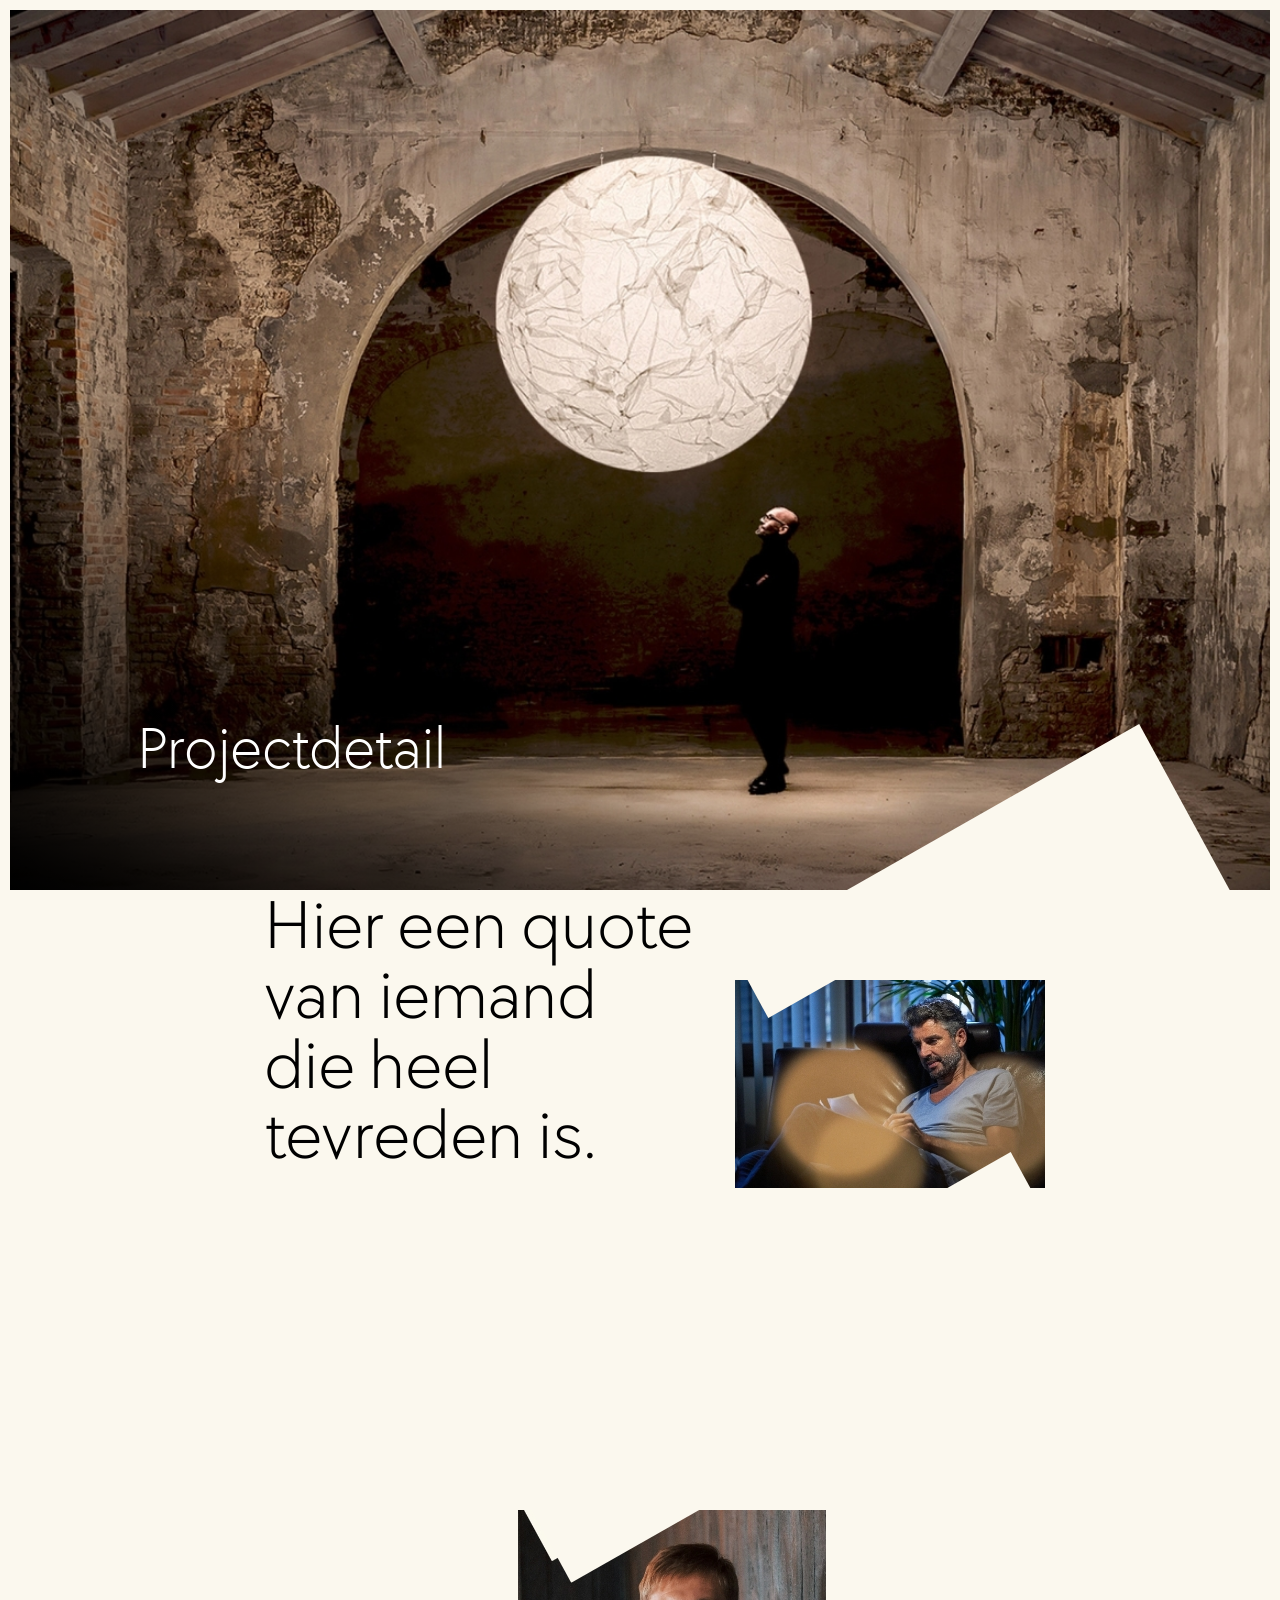
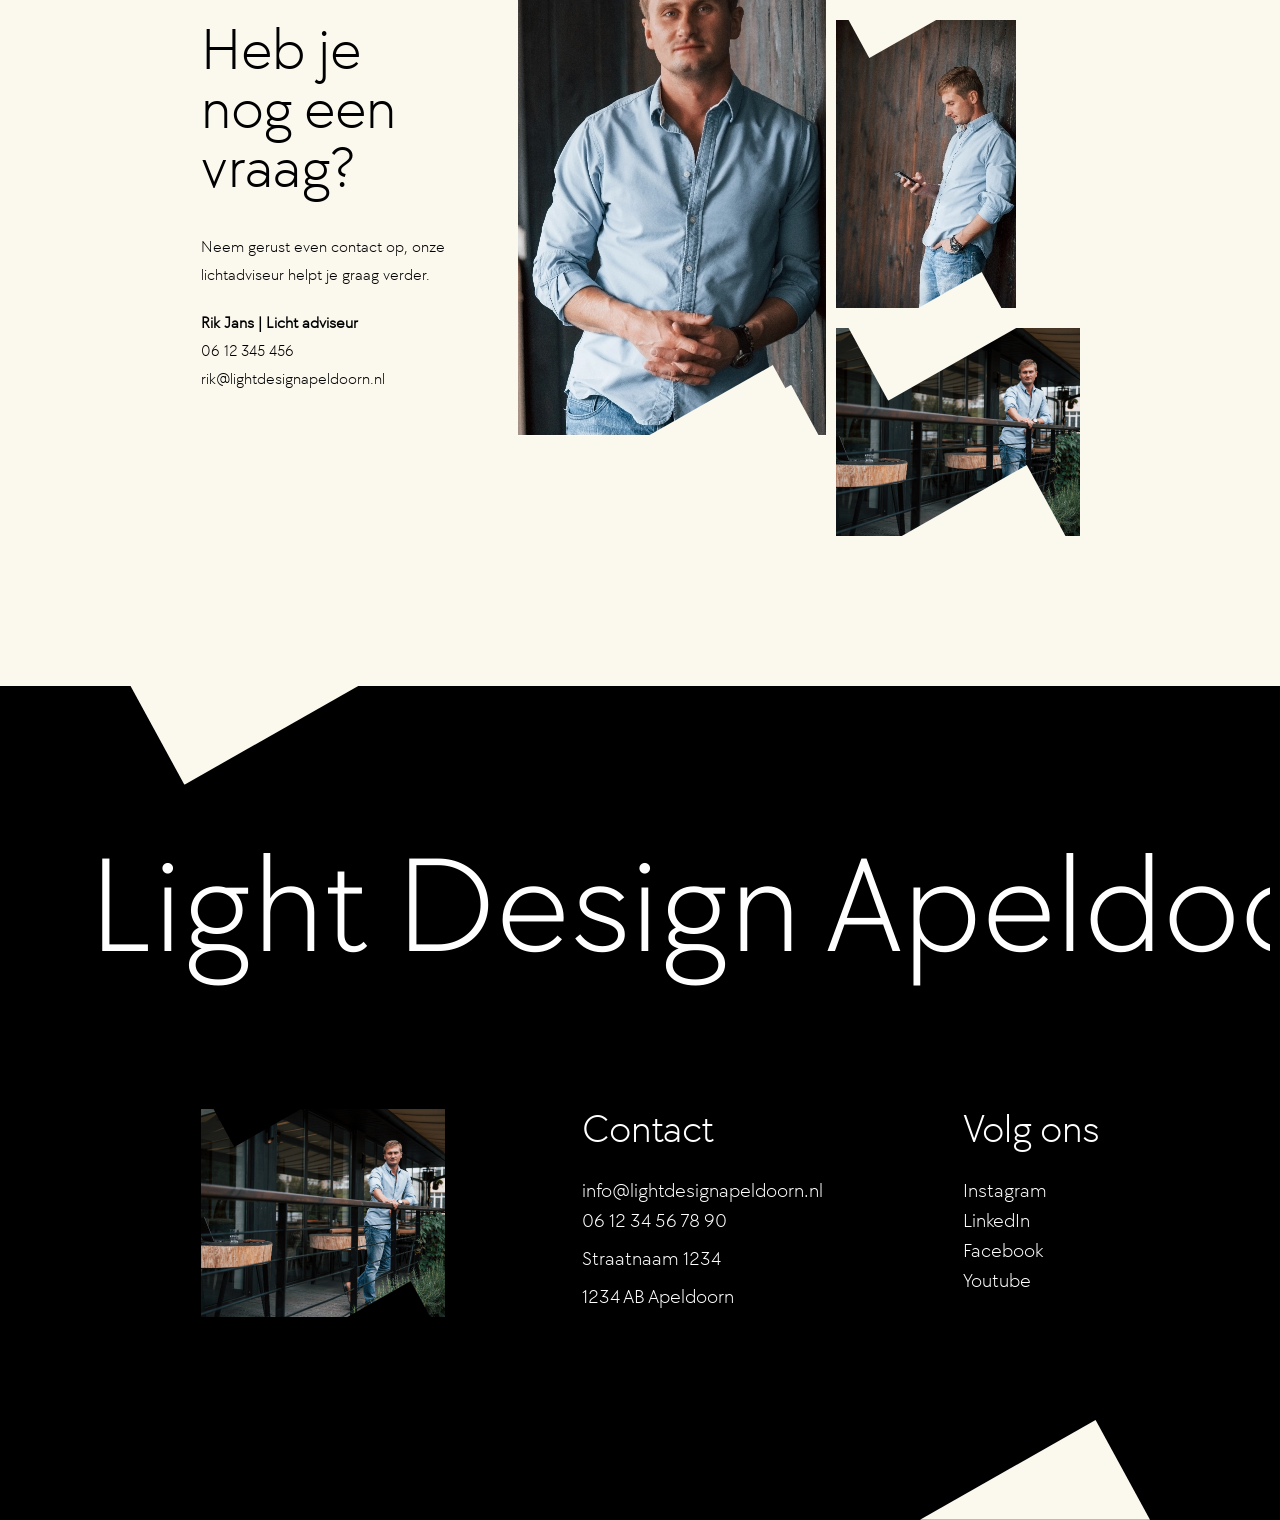
==== contact.html @ f3a27e2c "page contact" ====
<!DOCTYPE html>
<html lang="en">
  <head>
    <meta charset="UTF-8" />
    <meta name="viewport" content="width=device-width, initial-scale=1.0" />
    <link rel="stylesheet" href="style.css" />
  
    <title>Light Design</title>
  </head>
  <body>
    
    <section class="hero">
      <svg class="shape-bottom" xmlns="http://www.w3.org/2000/svg" width="413.691"    height="179.454" viewBox="0 0 413.691 179.454">
        <path id="Path_262" data-name="Path 262" d="M315.835,0,0,179.453H413.691Z" transform="translate(0 0)" fill="#fbf8ee"/>
       </svg>
      <div class="hero-image cover-image">
        
        <img src="images/cms/image-hero.jpg" alt="image-hero" />

      </div>
      <div class="wrapper">
      <div class="hero-text">
            <h1>Projectdetail</h1>
        </div>
      </div>
    </section>

    <section class="text-image">
      <div class="wrapper">
        <div class="text-image-text">
          <h1>Hier een quote van iemand die heel tevreden is.</h1>
        </div>
        <div class="text-image-image cover-image">
          <svg class="shape-top" xmlns="http://www.w3.org/2000/svg" width="413.691"    height="179.454" viewBox="0 0 413.691 179.454">
            <path id="Path_262" data-name="Path 262" d="M315.835,0,0,179.453H413.691Z" transform="translate(0 0)" fill="#fbf8ee"/>
           </svg>
          <svg class="shape-bottom" xmlns="http://www.w3.org/2000/svg" width="413.691"    height="179.454" viewBox="0 0 413.691 179.454">
            <path id="Path_262" data-name="Path 262" d="M315.835,0,0,179.453H413.691Z" transform="translate(0 0)" fill="#fbf8ee"/>
           </svg>
          <img src="images/cms/image-text.jpg" alt="">
        </div>
     </div>
    </section>
    

    <section class="cta">
      <div class="wrapper ">
        <div class="cta-content">
          <h2>Heb je nog een vraag?</h2>
          <p> Neem gerust even contact op, onze lichtadviseur helpt je graag verder.</p>
          <h5>Rik Jans | Licht adviseur</h5>
          <a href="#"> 06 12 345 456</a>
          <a href="#"> rik@lightdesignapeldoorn.nl</a>
        </div>
        <div class="cta-image-big cover-image">
          <svg class="shape-top" xmlns="http://www.w3.org/2000/svg" width="413.691"    height="179.454" viewBox="0 0 413.691 179.454">
            <path id="Path_262" data-name="Path 262" d="M315.835,0,0,179.453H413.691Z" transform="translate(0 0)" fill="#fbf8ee"/>
           </svg>
          <svg class="shape-bottom" xmlns="http://www.w3.org/2000/svg" width="413.691"    height="179.454" viewBox="0 0 413.691 179.454">
            <path id="Path_262" data-name="Path 262" d="M315.835,0,0,179.453H413.691Z" transform="translate(0 0)" fill="#fbf8ee"/>
           </svg>
          <img src="images/cms/image1.jpg" alt="">
        </div>
        <div class="cta-image-medium-small">
          <div class="cta-image-small cover-image">
            <svg class="shape-top" xmlns="http://www.w3.org/2000/svg" width="413.691"    height="179.454" viewBox="0 0 413.691 179.454">
              <path id="Path_262" data-name="Path 262" d="M315.835,0,0,179.453H413.691Z" transform="translate(0 0)" fill="#fbf8ee"/>
             </svg>
            <svg class="shape-bottom" xmlns="http://www.w3.org/2000/svg" width="413.691"    height="179.454" viewBox="0 0 413.691 179.454">
              <path id="Path_262" data-name="Path 262" d="M315.835,0,0,179.453H413.691Z" transform="translate(0 0)" fill="#fbf8ee"/>
             </svg>
            <img src="images/cms/image2.jpg" alt="">
          </div>
          <div class="cta-image-medium cover-image">
            <svg class="shape-top" xmlns="http://www.w3.org/2000/svg" width="413.691"    height="179.454" viewBox="0 0 413.691 179.454">
              <path id="Path_262" data-name="Path 262" d="M315.835,0,0,179.453H413.691Z" transform="translate(0 0)" fill="#fbf8ee"/>
             </svg>
            <svg class="shape-bottom" xmlns="http://www.w3.org/2000/svg" width="413.691"    height="179.454" viewBox="0 0 413.691 179.454">
              <path id="Path_262" data-name="Path 262" d="M315.835,0,0,179.453H413.691Z" transform="translate(0 0)" fill="#fbf8ee"/>
             </svg>
            <img src="images/cms/image-body.png" alt="">
          </div>
        </div>
      </div>
    </section>
    

    <footer>
      <svg class="shape-top" xmlns="http://www.w3.org/2000/svg" width="413.691"    height="179.454" viewBox="0 0 413.691 179.454">
        <path id="Path_262" data-name="Path 262" d="M315.835,0,0,179.453H413.691Z" transform="translate(0 0)" fill="#fbf8ee"/>
       </svg>
      <svg class="shape-bottom" xmlns="http://www.w3.org/2000/svg" width="413.691"    height="179.454" viewBox="0 0 413.691 179.454">
        <path id="Path_262" data-name="Path 262" d="M315.835,0,0,179.453H413.691Z" transform="translate(0 0)" fill="#fbf8ee"/>
       </svg>
      <div class="wrapper ">
        <h1>Light Design Apeldoorn</h1>
        <div class="footer-content">
          <div class="footer-image cover-image">
            <svg class="shape-top" xmlns="http://www.w3.org/2000/svg" width="413.691"    height="179.454" viewBox="0 0 413.691 179.454">
              <path id="Path_262" data-name="Path 262" d="M315.835,0,0,179.453H413.691Z" transform="translate(0 0)" fill="#fbf8ee"/>
             </svg>
            <svg class="shape-bottom" xmlns="http://www.w3.org/2000/svg" width="413.691"    height="179.454" viewBox="0 0 413.691 179.454">
              <path id="Path_262" data-name="Path 262" d="M315.835,0,0,179.453H413.691Z" transform="translate(0 0)" fill="#fbf8ee"/>
             </svg>
            <img src="images/cms/image-body.png" alt="">
          </div>
          <div class="footer-adress">
            <h3>Contact</h3>
            <a href="#">info@lightdesignapeldoorn.nl </a>
            <p> 06 12 34 56 78 90 </p>
            <p>Straatnaam 1234 </p>
            <p>1234 AB Apeldoorn </p>
          </div>
          <div class="footer-social">
            <h3>Volg ons</h3>
            <ul>
              <li> <a href="#">Instagram</a></li>
              <li> <a href="#">LinkedIn</a></li>
              <li> <a href="#">Facebook</a></li>
              <li> <a href="#">Youtube</a></li>
            </ul>
          </div>

        </div>
      </div>
    </footer>
    <script src="script/script.js"></script>
  </body>
</html>
---- style.css ----
﻿/*!
Theme Name: GS custom Theme
Author: GrowSkills
Author URI: https://growskills.nl/
Description: Custom developed theme.
Text Domain: starter-theme
Version: 1
*/@font-face{font-family:"bold";src:url(/fonts/TTChocolatesTrialBold.ttf)}@font-face{font-family:"light";src:url(/fonts/TTChocolatesTrialLight.ttf)}html{line-height:1.75rem;font-size:1rem;font-weight:400;font-family:light,sans-serif;-webkit-font-smoothing:antialiased;-webkit-tap-highlight-color:rgba(0,0,0,0);-moz-osx-font-smoothing:grayscale;-webkit-text-size-adjust:100%;box-sizing:border-box;scroll-behavior:smooth}*{margin:0;padding:0}body{min-height:100vh;color:#000;background-color:#fbf8ee}#site-container{position:relative;overflow:hidden}#content-container>section:first-child{margin-top:50px}@media(min-width: 60rem){#content-container>section:first-child{margin-top:118px}}.cover-image{position:relative;width:100%}.cover-image>img{display:block;width:100%;height:100%;position:absolute;left:0;top:0;object-fit:cover}.wrapper{position:relative;width:calc(100% - 20px);max-width:86.875rem;margin:0 auto;display:grid;grid-template-columns:repeat(12, 1fr);grid-gap:50px 10px;gap:50px 10px}@media(min-width: 48rem){.wrapper{display:grid;grid-template-columns:repeat(20, 1fr);grid-gap:50px 10px;gap:50px 10px}}.with-margin{margin:2rem 0}@media(min-width: 48rem){.with-margin{margin:3rem 0}}@media(min-width: 60rem){.with-margin{margin:4rem 0}}@media(min-width: 90rem){.with-margin{margin:8rem 0}}.with-padding{padding:52px 0}@media(min-width: 48rem){.with-padding{padding:51px 0}}@media(min-width: 60rem){.with-padding{padding:5.75rem 0}}h1,h2,h3,h4{font-family:light,sans-serif;line-height:1;color:#000}h2,h3,h4{margin-bottom:0.625rem}h1{font-size:2.25rem;margin-bottom:1.5625rem;line-height:1;color:#fff;font-weight:300}@media(min-width: 60rem){h1{font-size:3.75rem;margin-bottom:2.25rem}}h2{font-size:2rem;line-height:1;font-weight:400;margin-bottom:1.5625rem}@media(min-width: 48rem){h2{font-size:2.5rem}}@media(min-width: 60rem){h2{font-size:3.75rem;margin-bottom:2.25rem}}h3{font-size:1.5rem;margin-bottom:0.9375rem}h4{font-size:1.375rem}b,strong{font-weight:700}em{font-style:italic}p{margin-bottom:20px}.text-container{padding:60px 0;grid-column-start:1;display:grid;grid-template-columns:repeat(12, 1fr);grid-gap:50px 10px;gap:50px 10px;grid-column-end:span 12}@media(min-width: 48rem){.text-container{grid-column-end:span 20;display:grid;grid-template-columns:repeat(20, 1fr);grid-gap:0rem 10px;gap:0rem 10px}}.text-container h1,.text-container h2,.text-container h3,.text-container h4,.text-container h5,.text-container h6{grid-column-start:2;grid-column-end:span 12}@media(min-width: 48rem){.text-container h1,.text-container h2,.text-container h3,.text-container h4,.text-container h5,.text-container h6{grid-column-start:3;grid-column-end:span 11}}.text-container p,.text-container ul,.text-container ol,.text-container blockquote,.text-container .embed-container,.text-container .wp-caption{line-height:1.5rem;max-width:100%;margin:0 0.3125rem 1.25rem 0;grid-column-start:2;grid-column-end:span 11}@media(min-width: 48rem){.text-container p,.text-container ul,.text-container ol,.text-container blockquote,.text-container .embed-container,.text-container .wp-caption{grid-column-start:3;grid-column-end:span 9}}@media(min-width: 60rem){.text-container p:last-child,.text-container ul:last-child,.text-container ol:last-child,.text-container blockquote:last-child,.text-container .embed-container:last-child,.text-container .wp-caption:last-child{margin-bottom:0}}.text-container ul,.text-container ol{position:relative;list-style:none}.text-container ul li:not(.gfield),.text-container ol li:not(.gfield){padding-left:1.25em}.text-container ul li:not(.gfield)::before,.text-container ol li:not(.gfield)::before{position:absolute;text-indent:-1.25em}.text-container ul li:not(.gfield)::before{content:"•"}.text-container ol{counter-reset:ol-counter}.text-container ol li{counter-increment:ol-counter}.text-container ol li::before{content:counter(ol-counter) "."}.text-container a:not(.btn):hover{color:#000}.text-container p:has(img){max-width:100%;position:relative;height:350px;margin:40px 0 60px 0;grid-column-start:2;grid-column-end:span 11}@media(min-width: 48rem){.text-container p:has(img){height:558px;grid-column-start:6;grid-column-end:span 13}}.text-container p:has(img)>img{width:100%;height:100%;object-fit:cover}.text-container p:has(img)::before{content:"";position:absolute;top:0;width:167.18px;left:10px;height:68px;background:url("images/shape-bottom.svg") no-repeat 0 0;z-index:3;transform:scale(-1)}.text-container p:has(img)::after{content:"";position:absolute;bottom:0;right:10px;width:167.18px;height:68px;background:url("images/shape-bottom.svg") no-repeat 0 0;z-index:5}.text-container blockquote{padding-left:1em;font-size:1.4em;line-height:1.2;border-left:.1rem solid currentColor}.text-container .body-text-btn{grid-column-start:2;grid-column-end:span 5}@media(min-width: 48rem){.text-container .body-text-btn{grid-column-start:3;grid-column-end:span 3}}.btn{transition:padding .3s ease-in-out;position:relative;font-family:bold,sans-serif;font-size:1rem;display:inline-block;background-color:#ba5d01;color:#fff;padding:0.75rem 1.25rem 0.75rem 1.25rem;text-decoration:none;line-height:1;overflow:hidden;z-index:1}.btn::before{position:absolute;content:"";top:50%;right:5px;width:35px;height:19px;transform:translate(-50%, -50%)}.btn{transition:all .2s ease-in-out}.btn-brown{font-family:light,sans-serif;background-color:#cdb568;color:#000;transition:all .2s ease-in-out;border:1px solid #cdb568;padding:0.6875rem 1.1875rem 0.6875rem 1.1875rem}.btn-brown:hover{background-color:rgba(0,0,0,0)}form{position:relative;max-width:43.75rem}form input[type=text]{background:#fff;height:3.75rem;padding:1.25rem 1.875rem;border-radius:1.875rem}form input[type=text]::-webkit-input-placeholder{color:rgba(0,0,0,.6);font-weight:400}form input[type=text]:-moz-placeholder{color:rgba(0,0,0,.6);font-weight:400}form input[type=text]::-moz-placeholder{color:rgba(0,0,0,.6);font-weight:400}form input[type=text]:-ms-input-placeholder{color:rgba(0,0,0,.6);font-weight:400}form input[type=submit]{position:absolute;top:0;right:0;background:#000;height:3.75rem;border-radius:1.875rem;color:#fff;font-weight:800;padding:0 1.875rem;text-transform:uppercase}form input[type=submit]:hover{cursor:pointer}header{position:fixed;top:25px;left:0;height:60px;z-index:100;width:100%}.logo{position:relative;display:inline-block;height:55px;width:60px;left:65px}.logo::before{content:"";position:absolute;top:-110px;left:-62px;width:279px;height:156px;background-color:#fbf8ee;transform:rotate(-31deg)}.hero{overflow:hidden;position:relative;height:589px;margin:10px 10px 0 10px}@media(min-width: 60rem){.hero{height:calc(100vh - 20px)}}.hero .wrapper{z-index:6;height:100%;align-items:end}@media(min-width: 48rem){.hero .wrapper{width:100%}}.hero .shape-bottom{bottom:-1px;position:absolute;right:25px;z-index:5;width:30vw;height:auto;max-width:414px}@media(min-width: 60rem){.hero .shape-bottom{right:40px}}.hero-image{position:absolute;height:100%;width:100%;z-index:3}.hero-image::before{content:"";position:absolute;top:0;left:0;width:100%;height:100%;z-index:4;background:#fff;background:linear-gradient(195deg, rgba(255, 255, 255, 0.0004376751) 50%, rgb(0, 0, 0) 100%)}@media(min-width: 60rem){.hero-image::before{background:linear-gradient(211deg, rgba(255, 255, 255, 0.0004376751) 65%, rgb(0, 0, 0) 100%)}}.hero-text{grid-column-start:2;grid-column-end:span 10;margin-bottom:38px}@media(min-width: 60rem){.hero-text{grid-column-start:3;grid-column-end:span 8;margin-bottom:76px}}.hero-text .arrow-right{position:relative;top:4px;right:0;padding-left:14px;width:35px;transition:right .3s ease-in-out}@media(min-width: 60rem){.hero-text .arrow-right{width:47px}}@media(min-width: 60rem){.hero-text .btn{padding-left:0;font-size:20px;background-color:rgba(0,0,0,0)}.hero-text .btn:hover .arrow-right{right:-20px;color:#ba5d01;z-index:-1}}.title-image{margin:92px 0px}.title-image .wrapper{align-items:end}.title-image .wrapper h2{font-size:46px;margin-bottom:40px;grid-column-start:2;grid-column-end:span 11}@media(min-width: 60rem){.title-image .wrapper h2{font-size:60px;margin-bottom:200px;grid-column-start:2;grid-column-end:span 5}}.title-image-image{height:440px;margin-left:1px;margin-bottom:40px;grid-column-start:3;grid-column-end:span 9}@media(min-width: 60rem){.title-image-image{height:732px;grid-column-start:7;grid-column-end:span 8}}.title-image-text-image{position:relative;bottom:-40px;grid-column-start:3;grid-column-end:span 9}@media(min-width: 60rem){.title-image-text-image{grid-column-start:16;grid-column-end:span 4}}.title-image-text-image-image{display:none}@media(min-width: 60rem){.title-image-text-image-image{position:relative;display:block;margin-top:60px;height:193.93px}.title-image-text-image-image .shape-top{top:-1px;position:absolute;left:25px;z-index:8;width:90px;height:auto;transform:scale(-1);max-width:414px}}@media(min-width: 60rem)and (min-width: 60rem){.title-image-text-image-image .shape-top{left:1vw}}@media(min-width: 60rem){.title-image-text-image-image .shape-bottom{bottom:-3px;position:absolute;right:25px;z-index:8;width:90px;height:auto;max-width:414px}}@media(min-width: 60rem)and (min-width: 60rem){.title-image-text-image-image .shape-bottom{right:1vw}}.overview-project{overflow:hidden;position:relative;height:589px;margin:10px 0px 150px 10px}@media(min-width: 60rem){.overview-project{margin:10px 10px 150px 10px;min-height:820px}}.overview-project .wrapper{width:100%;align-items:end;height:100%;z-index:4}.overview-project .shape-top{top:-1px;position:absolute;left:25px;z-index:8;width:30vw;height:auto;transform:scale(-1);max-width:414px}@media(min-width: 60rem){.overview-project .shape-top{left:135px}}.overview-project .shape-bottom{bottom:-5px;position:absolute;right:25px;z-index:8;width:30vw;height:auto;max-width:414px}@media(min-width: 60rem){.overview-project .shape-bottom{right:135px}}.overview-project-image{position:absolute;height:100%;width:100%;z-index:3}.overview-project-image::before{content:"";position:absolute;top:0;left:0;width:100%;height:100%;z-index:4;background:#fff;background:linear-gradient(195deg, rgba(255, 255, 255, 0.0004376751) 50%, rgb(0, 0, 0) 100%)}@media(min-width: 60rem){.overview-project-image::before{background:linear-gradient(211deg, rgba(255, 255, 255, 0.0004376751) 65%, rgb(0, 0, 0) 100%)}}.overview-project-text{grid-column-start:2;grid-column-end:span 10;margin-bottom:38px}@media(min-width: 60rem){.overview-project-text{grid-column-start:3;margin-bottom:76px}}.overview-project-text .arrow-right{position:relative;top:4px;right:0;padding-left:14px;width:35px;transition:right .3s ease-in-out}@media(min-width: 60rem){.overview-project-text .arrow-right{width:47px}}.overview-project-text h1{font-size:45px}@media(min-width: 60rem){.overview-project-text h1{font-size:70px}}.text-image{margin-bottom:130px}.text-image-text{grid-column-start:2;grid-column-end:span 10}@media(min-width: 60rem){.text-image-text{grid-column-start:5;grid-column-end:span 7}}.text-image-text h1{color:#000;font-size:46px;margin-bottom:60px}@media(min-width: 60rem){.text-image-text h1{font-size:70px}}.text-image-image{position:relative;overflow:hidden;grid-column-start:3;grid-column-end:span 9;height:208px;max-width:310px}@media(min-width: 60rem){.text-image-image{grid-column-start:12;grid-column-end:span 6;margin:90px 0 0 26px}}.text-image-image .shape-top{top:-1px;position:absolute;left:25px;z-index:8;width:90px;height:auto;transform:scale(-1);max-width:414px}@media(min-width: 60rem){.text-image-image .shape-top{left:1vw}}.text-image-image .shape-bottom{bottom:-3px;position:absolute;right:25px;z-index:8;width:90px;height:auto;max-width:414px}@media(min-width: 60rem){.text-image-image .shape-bottom{right:1vw}}.overview-products{position:relative;background-color:#000;padding:100px 0}@media(min-width: 60rem){.overview-products{padding:150px 0}}.overview-products .wrapper h1{font-size:46px;grid-column-start:2}@media(min-width: 60rem){.overview-products .wrapper h1{font-size:70px;grid-column-start:9;grid-column-end:span 6;font-size:100px;margin-bottom:25px}}.overview-products .wrapper .btn-product{grid-column-start:2;grid-column-end:span 7}@media(min-width: 60rem){.overview-products .wrapper .btn-product{margin-top:-50px;grid-column-start:15;grid-column-end:span 5}}.overview-products .wrapper .btn-product .btn:hover{color:#cdb568}.overview-products .shape-top{top:-1px;position:absolute;left:10px;z-index:8;width:118px;height:auto;transform:scale(-1)}@media(min-width: 60rem){.overview-products .shape-top{width:230px;left:130px}}.overview-products .shape-bottom{bottom:-3px;position:absolute;right:10px;z-index:8;width:118px;height:auto}@media(min-width: 60rem){.overview-products .shape-bottom{width:230px;right:130px}}.overview-produc-item{height:482px;position:relative;overflow:hidden;grid-column-start:2;grid-column-end:span 10}@media(min-width: 48rem){.overview-produc-item{grid-column-end:span 9}.overview-produc-item:nth-child(3n+1){grid-column-start:2}.overview-produc-item:nth-child(3n+2){grid-column-start:12}}@media(min-width: 60rem){.overview-produc-item{grid-column-end:span 5}.overview-produc-item:nth-child(3n+1){grid-column-start:3;margin-top:-70px}.overview-produc-item:nth-child(3n+2){grid-column-start:9;margin-top:120px}.overview-produc-item:nth-child(3n+3){grid-column-start:15}}.overview-produc-item .shape-top{top:-1px;position:absolute;left:25px;z-index:8;width:170px;height:auto;transform:scale(-1);max-width:414px}.overview-produc-item .shape-top path{fill:#000}@media(min-width: 60rem){.overview-produc-item .shape-top{left:1vw}}.overview-produc-item .shape-bottom{bottom:-3px;position:absolute;right:25px;z-index:8;width:170px;height:auto;max-width:414px}.overview-produc-item .shape-bottom path{fill:#000}@media(min-width: 60rem){.overview-produc-item .shape-bottom{right:1vw}}.overview-product-item-image{position:absolute;top:0;left:0;width:100%;height:100%}.overview-product-item-text{position:absolute;width:100%;height:100%;display:flex;flex-direction:column;justify-content:end;z-index:4}.overview-product-item-text .btn{margin:30px;padding-left:0;padding-bottom:0;background-color:rgba(0,0,0,0)}.overview-product-item-text .btn span{display:inline-block;font-size:21px;padding-right:15px}.cta{padding:150px 0}.cta-content{grid-column-start:2;grid-column-end:span 8}@media(min-width: 60rem){.cta-content{margin-top:110px;grid-column-start:4;grid-column-end:span 4}}.cta-content h2{font-size:60px}@media(min-width: 60rem){.cta-content h2{font-size:59px}}.cta-content a{display:block;text-decoration:none;color:#000;transition:all .3s ease-in-out}.cta-content a:hover{color:#ba5d01}.cta-content h5{font-size:16px}.cta-image-big{overflow:hidden;height:350px;grid-column-start:2;grid-column-end:span 10}@media(min-width: 60rem){.cta-image-big{height:526px;grid-column-start:9;grid-column-end:span 5}}.cta-image-big .shape-top{top:-1px;position:absolute;left:25px;z-index:8;width:100px;height:auto;transform:scale(-1)}@media(min-width: 60rem){.cta-image-big .shape-top{left:1vw;width:170px}}.cta-image-big .shape-bottom{bottom:-3px;position:absolute;right:25px;z-index:8;width:100px;height:auto}@media(min-width: 60rem){.cta-image-big .shape-bottom{right:1vw;width:170px}}.cta-image-medium-small{display:none}@media(min-width: 60rem){.cta-image-medium-small{display:block;margin-top:110px;display:grid;grid-template-columns:repeat(4, 1fr);grid-gap:20px 10px;gap:20px 10px;grid-column-start:14;grid-column-end:span 4}}.cta-image-small{position:relative;overflow:hidden}@media(min-width: 60rem){.cta-image-small{height:288px;grid-column-start:1;grid-column-end:span 3}}.cta-image-small .shape-top{top:-1px;position:absolute;left:25px;z-index:8;width:90px;height:auto;transform:scale(-1)}@media(min-width: 60rem){.cta-image-small .shape-top{left:1vw}}.cta-image-small .shape-bottom{bottom:-3px;position:absolute;right:25px;z-index:8;width:90px;height:auto}@media(min-width: 60rem){.cta-image-small .shape-bottom{right:1vw}}.cta-image-medium{position:relative;overflow:hidden}@media(min-width: 60rem){.cta-image-medium{height:208px;grid-column-start:1;grid-column-end:span 4}}.cta-image-medium .shape-top{top:-1px;position:absolute;left:25px;z-index:8;width:170px;height:auto;transform:scale(-1);max-width:414px}@media(min-width: 60rem){.cta-image-medium .shape-top{left:1vw}}.cta-image-medium .shape-bottom{bottom:-3px;position:absolute;right:25px;z-index:8;width:170px;height:auto;max-width:414px}@media(min-width: 60rem){.cta-image-medium .shape-bottom{right:1vw}}.projectdetails{margin-bottom:150px}.projectdetails .wrapper{grid-template-rows:minmax(448px, 1fr)}.projectdetails-image-big{overflow:hidden;position:relative;height:730px;grid-column-start:1;grid-column-end:span 12}@media(min-width: 48rem){.projectdetails-image-big{grid-column-start:2;grid-column-end:span 8;grid-row-end:span 2}}.projectdetails-image-big .zoom-icon{position:absolute;width:32px;height:32px;z-index:10;bottom:5px;right:60px}@media(min-width: 60rem){.projectdetails-image-big .zoom-icon{right:3vw}}.projectdetails-image-big .shape-top{top:-1px;position:absolute;left:25px;z-index:8;width:170px;height:auto;transform:scale(-1);max-width:414px;right:25px}@media(min-width: 60rem){.projectdetails-image-big .shape-top{left:1vw}}.projectdetails-image-big .shape-bottom{bottom:-3px;position:absolute;right:25px;z-index:8;width:170px;height:auto;max-width:414px}@media(min-width: 60rem){.projectdetails-image-big .shape-bottom{right:1vw}}.start-11{grid-column-start:1}@media(min-width: 48rem){.start-11{grid-column-start:11}}.start-13{grid-column-start:1}@media(min-width: 48rem){.start-13{grid-column-start:13}}.projectdetails-image-medium{overflow:hidden;position:relative;height:445px;grid-column-end:span 12}@media(min-width: 48rem){.projectdetails-image-medium{grid-column-end:span 9}}.projectdetails-image-medium .zoom-icon{position:absolute;width:32px;height:32px;z-index:10;bottom:5px;right:60px}@media(min-width: 60rem){.projectdetails-image-medium .zoom-icon{right:3vw}}.projectdetails-image-medium .shape-top{top:-1px;position:absolute;left:25px;z-index:8;width:170px;height:auto;transform:scale(-1);max-width:414px}@media(min-width: 60rem){.projectdetails-image-medium .shape-top{left:1vw}}.projectdetails-image-medium .shape-bottom{bottom:-3px;position:absolute;right:25px;z-index:8;width:170px;height:auto;max-width:414px}@media(min-width: 60rem){.projectdetails-image-medium .shape-bottom{right:1vw}}.projectdetails-text{grid-column-end:span 9}.projectdetails-text-image{overflow:hidden;position:relative;grid-column-start:2;grid-column-end:span 4;grid-row-end:span 2;align-self:end}.projectdetails-text-image h2{margin-bottom:120px}.projectdetails-text-image-image{overflow:hidden;position:relative;height:250px}.projectdetails-text-image-image .zoom-icon{position:absolute;width:32px;height:32px;z-index:10;bottom:5px;right:60px}@media(min-width: 60rem){.projectdetails-text-image-image .zoom-icon{right:3vw}}.projectdetails-text-image-image .shape-top{top:-1px;position:absolute;left:25px;z-index:8;width:170px;height:auto;transform:scale(-1);max-width:414px}@media(min-width: 60rem){.projectdetails-text-image-image .shape-top{left:1vw}}.projectdetails-text-image-image .shape-bottom{bottom:-3px;position:absolute;right:25px;z-index:8;width:170px;height:auto;max-width:414px}@media(min-width: 60rem){.projectdetails-text-image-image .shape-bottom{right:1vw}}.menu-is-open #content-container{position:fixed;width:100%;height:100vh;left:0;top:0}.header-menu-small{position:fixed;top:-100%;left:0;width:100%;transition:all .3s ease;z-index:8;opacity:0;min-height:100vh;background:#000}.header-menu-small .wrapper{padding-top:7.5rem}.header-menu-small .wrapper>ul{position:relative;width:100%;margin:0 auto}.header-menu-small .wrapper>ul ul.sub-menu li{margin-bottom:0}.header-menu-small .wrapper>ul ul.sub-menu li a{padding:0.625rem 1.25rem 1.25rem 1.875rem;font-size:1.25rem}.header-menu-small .wrapper>ul>li{margin-bottom:0.1875rem}.menu-is-open .header-menu-small{position:relative;top:0;opacity:1}.header-menu-small>ul{position:relative}.header-menu-small li{margin-bottom:0.1875rem}.header-menu-small a{font-family:bold,sans-serif;font-size:1.875rem;color:#fff;display:block;background:#181818;padding:1.25rem}.header-menu-large{display:none}@media(min-width: 60rem){.header-menu-large{display:flex;align-items:flex-start;padding-top:2.5rem}.header-menu-large li+li{margin-left:2rem}.header-menu-large li{position:relative}.header-menu-large li.current-menu-item:before{transition:all .4s ease-in-out;content:"";position:absolute;left:50%;top:-3.125rem;width:0.0625rem;height:1.875rem;background:#fff}.header-menu-large li.current-menu-item a{pointer-events:none}.header-menu-large li.menu-item-has-children:hover>ul{display:block}.fixed .header-menu-large li.current-menu-item:before{top:-2.5rem;background:#fff}.header-menu-large li a{font-family:bold,sans-serif;font-size:1.125rem;text-decoration:none;color:#fff}.header-menu-large li a:hover{text-decoration:underline}.fixed .header-menu-large li a{color:#fff}.fixed .header-menu-large{padding-top:1.25rem}.header-menu-large ul.sub-menu{display:none;position:absolute;top:2rem;left:0;background:#fff;min-width:9.375rem}.header-menu-large ul.sub-menu li{margin-left:0 !important;padding-bottom:0}.header-menu-large ul.sub-menu li a{color:#000;display:block;padding:0.75rem 0.625rem 0.5rem;font-size:1rem;border-radius:0;line-height:1.2}.header-menu-large ul.sub-menu li a:hover{background-color:rgba(0,0,0,.2);text-decoration:none}}.header-burger{position:absolute;top:1.875rem;transform:translateY(-50%);right:1.25rem;transition:transform .3s ease;transform-origin:center}@media(min-width: 60rem){.header-burger{display:none}}.menu-is-open .header-burger{transform:translateY(-50%) rotate(-90deg)}.header-burger-open{display:block;width:2.5rem;height:2.5rem}.menu-is-open .header-burger-open{display:none}.header-burger-close{display:none;width:2.5rem;height:2.5rem}.menu-is-open .header-burger-close{display:block}footer{position:relative;background-color:#000;padding:90px 0 150px 0}@media(min-width: 60rem){footer{padding:150px 0}}footer .shape-top{top:-1px;position:absolute;left:10px;z-index:8;width:118px;height:auto;transform:scale(-1)}@media(min-width: 60rem){footer .shape-top{width:230px;left:130px}}footer .shape-bottom{bottom:0px;position:absolute;right:10px;z-index:8;width:118px;height:auto}@media(min-width: 60rem){footer .shape-bottom{width:230px;right:130px}}footer .wrapper{display:grid;grid-template-columns:repeat(12, 1fr);grid-gap:0rem 10px;gap:0rem 10px;overflow:hidden}@media(min-width: 60rem){footer .wrapper{display:grid;grid-template-columns:repeat(20, 1fr);grid-gap:60px 10px;gap:60px 10px}}footer h1{position:relative;right:0px;font-size:11.2vw;margin-bottom:75px;text-wrap:nowrap;grid-column-start:2;grid-column-end:span 12}@media(min-width: 48rem){footer h1{font-size:10.8vw;right:-15px}}footer h3,footer p,footer a{color:#fff;text-decoration:none}footer h3{font-size:40px;font-weight:300;margin-bottom:27px}footer p{font-size:20px;margin-bottom:10px}footer a{font-size:20px}.footer-adress{margin-bottom:50px}.footer-content{grid-column-start:2;grid-column-end:span 11}@media(min-width: 60rem){.footer-content{grid-column-start:1;grid-column-end:span 20;display:grid;grid-template-columns:repeat(20, 1fr);grid-gap:0rem 10px;gap:0rem 10px}}.footer-image{position:relative;display:none;height:208px}@media(min-width: 60rem){.footer-image{display:block;grid-column-start:4;grid-column-end:span 4}}.footer-image .shape-top{top:-1px;position:absolute;left:25px;z-index:8;width:90px;height:auto;transform:scale(-1);max-width:414px}.footer-image .shape-top path{fill:#000}@media(min-width: 60rem){.footer-image .shape-top{left:1vw}}.footer-image .shape-bottom{bottom:-3px;position:absolute;right:25px;z-index:8;width:90px;height:auto;max-width:414px}.footer-image .shape-bottom path{fill:#000}@media(min-width: 60rem){.footer-image .shape-bottom{right:1vw}}@media(min-width: 60rem){.footer-adress{grid-column-start:10;grid-column-end:span 4}}@media(min-width: 60rem){.footer-social{grid-column-start:16;grid-column-end:span 3}}/*# sourceMappingURL=style.css.map */
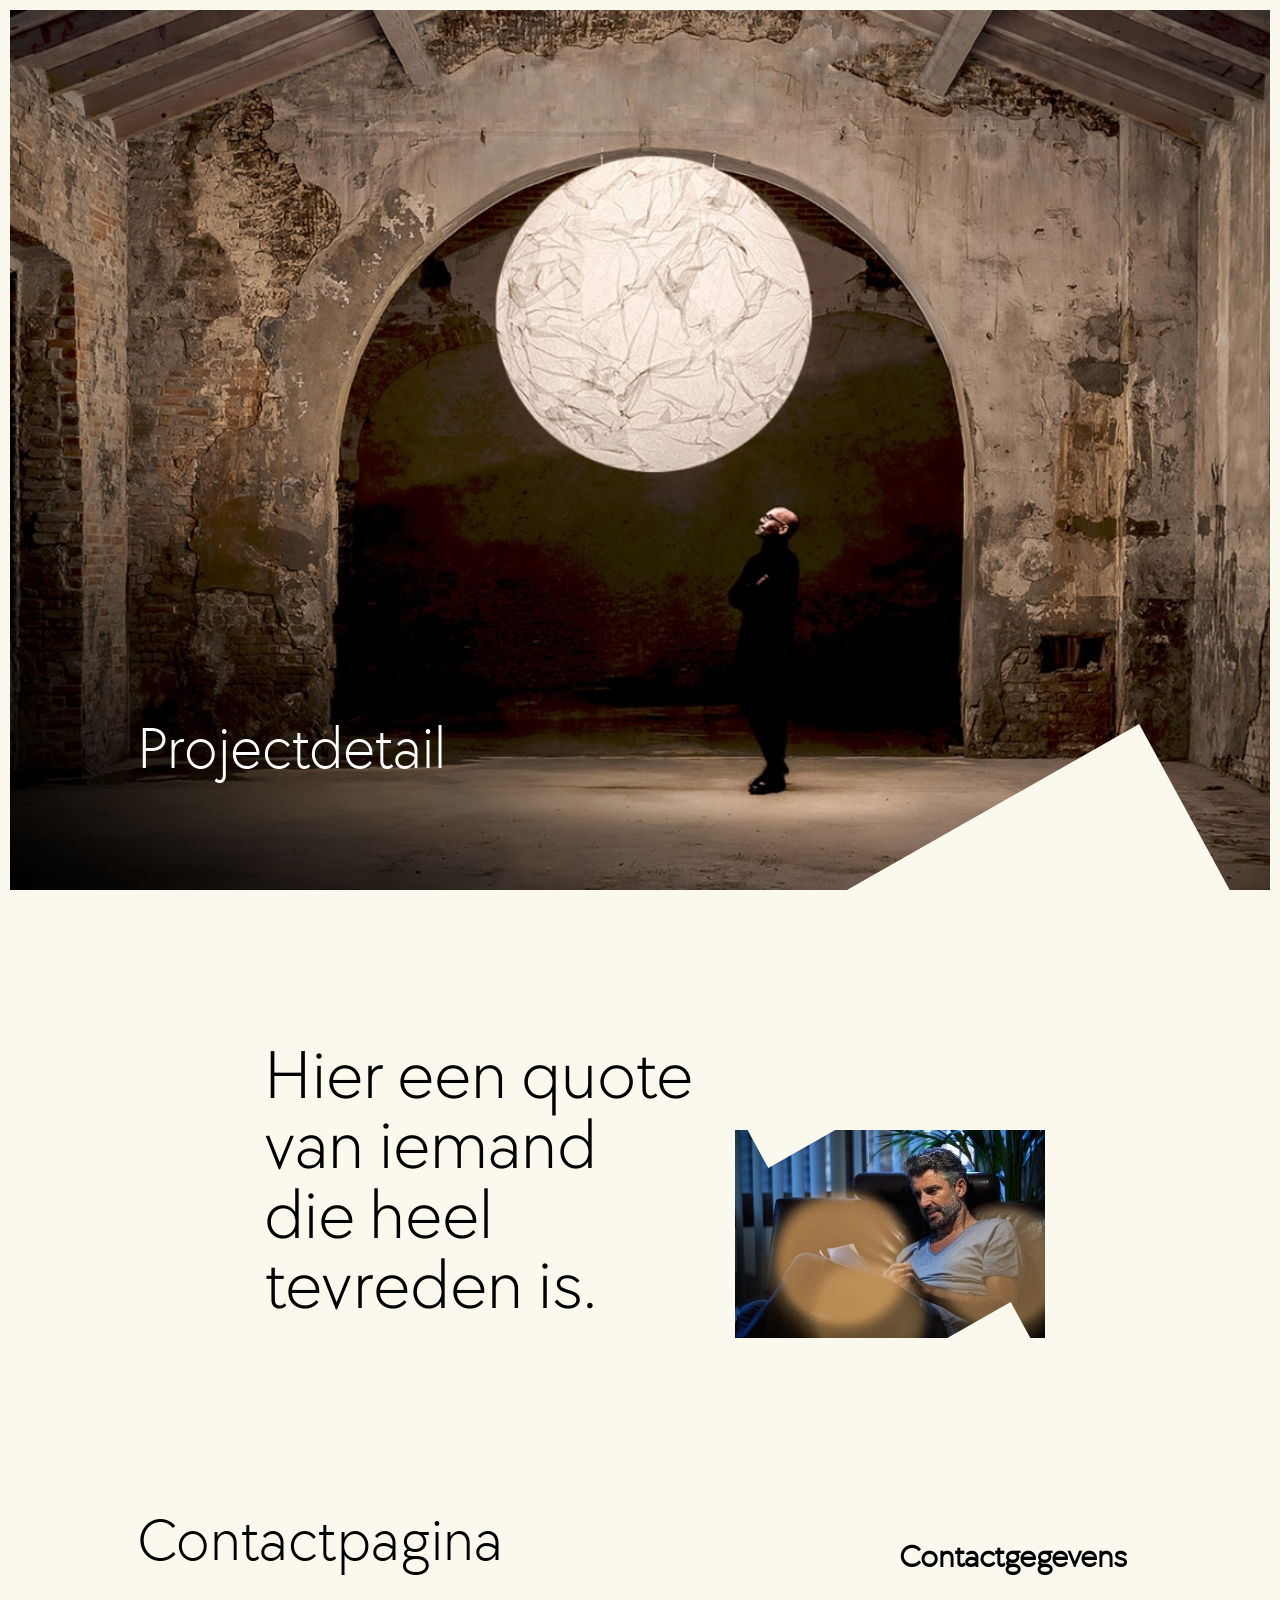
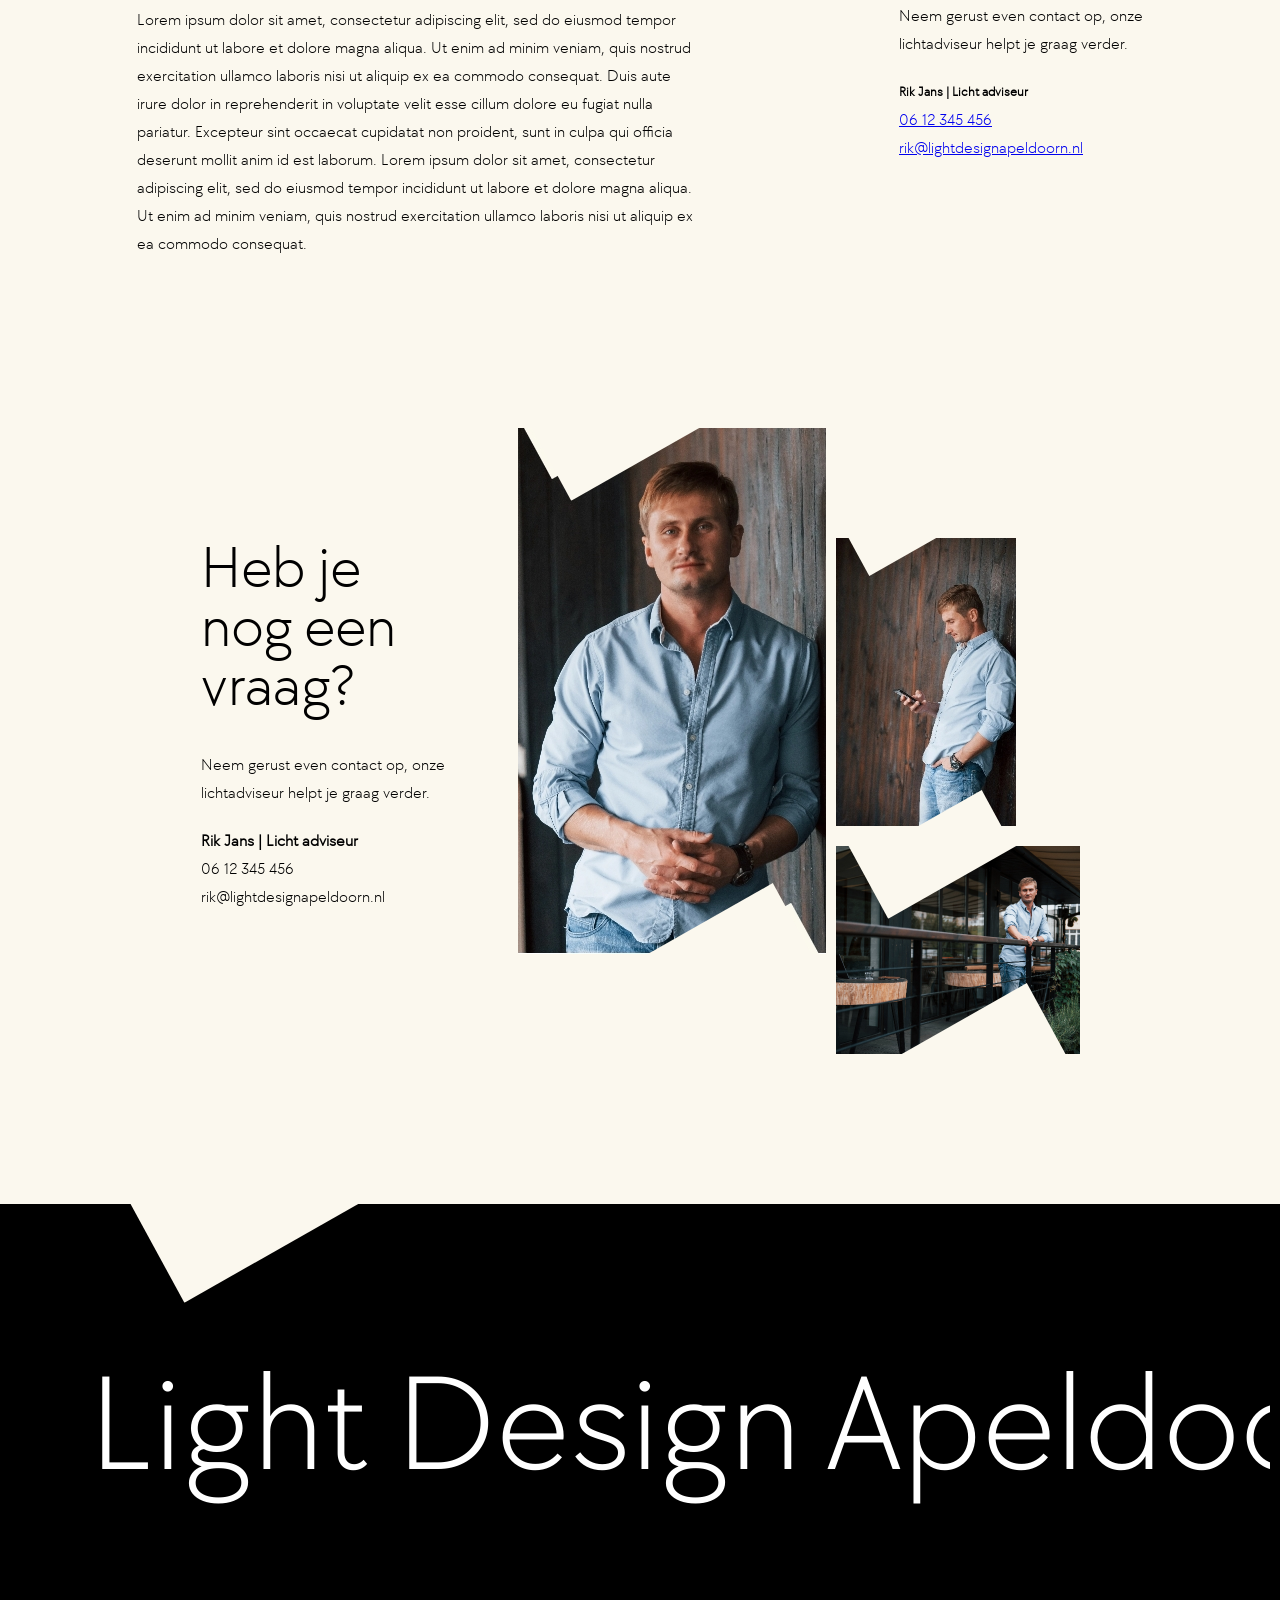
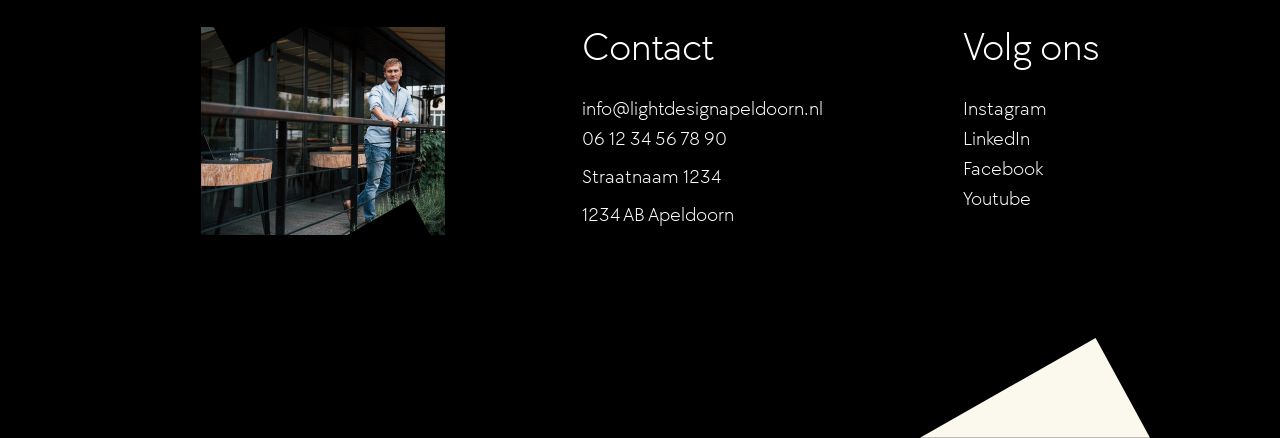
==== commit 21d57c95: "done desktop contact" ====
--- a/contact.html
+++ b/contact.html
@@ -41,7 +41,22 @@
         </div>
      </div>
     </section>
-    
+
+    <section class="contact">
+      <div class="wrapper">
+        <div class="contact-content">
+          <h2>Contactpagina</h2>
+          <p>Lorem ipsum dolor sit amet, consectetur adipiscing elit, sed do eiusmod tempor incididunt ut labore et dolore magna aliqua. Ut enim ad minim veniam, quis nostrud exercitation ullamco laboris nisi ut aliquip ex ea commodo consequat. Duis aute irure dolor in reprehenderit in voluptate velit esse cillum dolore eu fugiat nulla pariatur. Excepteur sint occaecat cupidatat non proident, sunt in culpa qui officia deserunt mollit anim id est laborum. Lorem ipsum dolor sit amet, consectetur adipiscing elit, sed do eiusmod tempor incididunt ut labore et dolore magna aliqua. Ut enim ad minim veniam, quis nostrud exercitation ullamco laboris nisi ut aliquip ex ea commodo consequat.</p>
+        </div>
+        <div class="contact-sidebar">
+          <h3>Contactgegevens</h3>
+          <p>Neem gerust even contact op, onze lichtadviseur helpt je graag verder.</p>
+          <h5>Rik Jans | Licht adviseur  </h5>
+          <a href="#">06 12 345 456</a>
+          <a href="#">rik@lightdesignapeldoorn.nl</a>
+        </div>
+      </div>
+    </section>
 
     <section class="cta">
       <div class="wrapper ">
--- a/style.css
+++ b/style.css
@@ -5,4 +5,4 @@
 Description: Custom developed theme.
 Text Domain: starter-theme
 Version: 1
-*/@font-face{font-family:"bold";src:url(/fonts/TTChocolatesTrialBold.ttf)}@font-face{font-family:"light";src:url(/fonts/TTChocolatesTrialLight.ttf)}html{line-height:1.75rem;font-size:1rem;font-weight:400;font-family:light,sans-serif;-webkit-font-smoothing:antialiased;-webkit-tap-highlight-color:rgba(0,0,0,0);-moz-osx-font-smoothing:grayscale;-webkit-text-size-adjust:100%;box-sizing:border-box;scroll-behavior:smooth}*{margin:0;padding:0}body{min-height:100vh;color:#000;background-color:#fbf8ee}#site-container{position:relative;overflow:hidden}#content-container>section:first-child{margin-top:50px}@media(min-width: 60rem){#content-container>section:first-child{margin-top:118px}}.cover-image{position:relative;width:100%}.cover-image>img{display:block;width:100%;height:100%;position:absolute;left:0;top:0;object-fit:cover}.wrapper{position:relative;width:calc(100% - 20px);max-width:86.875rem;margin:0 auto;display:grid;grid-template-columns:repeat(12, 1fr);grid-gap:50px 10px;gap:50px 10px}@media(min-width: 48rem){.wrapper{display:grid;grid-template-columns:repeat(20, 1fr);grid-gap:50px 10px;gap:50px 10px}}.with-margin{margin:2rem 0}@media(min-width: 48rem){.with-margin{margin:3rem 0}}@media(min-width: 60rem){.with-margin{margin:4rem 0}}@media(min-width: 90rem){.with-margin{margin:8rem 0}}.with-padding{padding:52px 0}@media(min-width: 48rem){.with-padding{padding:51px 0}}@media(min-width: 60rem){.with-padding{padding:5.75rem 0}}h1,h2,h3,h4{font-family:light,sans-serif;line-height:1;color:#000}h2,h3,h4{margin-bottom:0.625rem}h1{font-size:2.25rem;margin-bottom:1.5625rem;line-height:1;color:#fff;font-weight:300}@media(min-width: 60rem){h1{font-size:3.75rem;margin-bottom:2.25rem}}h2{font-size:2rem;line-height:1;font-weight:400;margin-bottom:1.5625rem}@media(min-width: 48rem){h2{font-size:2.5rem}}@media(min-width: 60rem){h2{font-size:3.75rem;margin-bottom:2.25rem}}h3{font-size:1.5rem;margin-bottom:0.9375rem}h4{font-size:1.375rem}b,strong{font-weight:700}em{font-style:italic}p{margin-bottom:20px}.text-container{padding:60px 0;grid-column-start:1;display:grid;grid-template-columns:repeat(12, 1fr);grid-gap:50px 10px;gap:50px 10px;grid-column-end:span 12}@media(min-width: 48rem){.text-container{grid-column-end:span 20;display:grid;grid-template-columns:repeat(20, 1fr);grid-gap:0rem 10px;gap:0rem 10px}}.text-container h1,.text-container h2,.text-container h3,.text-container h4,.text-container h5,.text-container h6{grid-column-start:2;grid-column-end:span 12}@media(min-width: 48rem){.text-container h1,.text-container h2,.text-container h3,.text-container h4,.text-container h5,.text-container h6{grid-column-start:3;grid-column-end:span 11}}.text-container p,.text-container ul,.text-container ol,.text-container blockquote,.text-container .embed-container,.text-container .wp-caption{line-height:1.5rem;max-width:100%;margin:0 0.3125rem 1.25rem 0;grid-column-start:2;grid-column-end:span 11}@media(min-width: 48rem){.text-container p,.text-container ul,.text-container ol,.text-container blockquote,.text-container .embed-container,.text-container .wp-caption{grid-column-start:3;grid-column-end:span 9}}@media(min-width: 60rem){.text-container p:last-child,.text-container ul:last-child,.text-container ol:last-child,.text-container blockquote:last-child,.text-container .embed-container:last-child,.text-container .wp-caption:last-child{margin-bottom:0}}.text-container ul,.text-container ol{position:relative;list-style:none}.text-container ul li:not(.gfield),.text-container ol li:not(.gfield){padding-left:1.25em}.text-container ul li:not(.gfield)::before,.text-container ol li:not(.gfield)::before{position:absolute;text-indent:-1.25em}.text-container ul li:not(.gfield)::before{content:"•"}.text-container ol{counter-reset:ol-counter}.text-container ol li{counter-increment:ol-counter}.text-container ol li::before{content:counter(ol-counter) "."}.text-container a:not(.btn):hover{color:#000}.text-container p:has(img){max-width:100%;position:relative;height:350px;margin:40px 0 60px 0;grid-column-start:2;grid-column-end:span 11}@media(min-width: 48rem){.text-container p:has(img){height:558px;grid-column-start:6;grid-column-end:span 13}}.text-container p:has(img)>img{width:100%;height:100%;object-fit:cover}.text-container p:has(img)::before{content:"";position:absolute;top:0;width:167.18px;left:10px;height:68px;background:url("images/shape-bottom.svg") no-repeat 0 0;z-index:3;transform:scale(-1)}.text-container p:has(img)::after{content:"";position:absolute;bottom:0;right:10px;width:167.18px;height:68px;background:url("images/shape-bottom.svg") no-repeat 0 0;z-index:5}.text-container blockquote{padding-left:1em;font-size:1.4em;line-height:1.2;border-left:.1rem solid currentColor}.text-container .body-text-btn{grid-column-start:2;grid-column-end:span 5}@media(min-width: 48rem){.text-container .body-text-btn{grid-column-start:3;grid-column-end:span 3}}.btn{transition:padding .3s ease-in-out;position:relative;font-family:bold,sans-serif;font-size:1rem;display:inline-block;background-color:#ba5d01;color:#fff;padding:0.75rem 1.25rem 0.75rem 1.25rem;text-decoration:none;line-height:1;overflow:hidden;z-index:1}.btn::before{position:absolute;content:"";top:50%;right:5px;width:35px;height:19px;transform:translate(-50%, -50%)}.btn{transition:all .2s ease-in-out}.btn-brown{font-family:light,sans-serif;background-color:#cdb568;color:#000;transition:all .2s ease-in-out;border:1px solid #cdb568;padding:0.6875rem 1.1875rem 0.6875rem 1.1875rem}.btn-brown:hover{background-color:rgba(0,0,0,0)}form{position:relative;max-width:43.75rem}form input[type=text]{background:#fff;height:3.75rem;padding:1.25rem 1.875rem;border-radius:1.875rem}form input[type=text]::-webkit-input-placeholder{color:rgba(0,0,0,.6);font-weight:400}form input[type=text]:-moz-placeholder{color:rgba(0,0,0,.6);font-weight:400}form input[type=text]::-moz-placeholder{color:rgba(0,0,0,.6);font-weight:400}form input[type=text]:-ms-input-placeholder{color:rgba(0,0,0,.6);font-weight:400}form input[type=submit]{position:absolute;top:0;right:0;background:#000;height:3.75rem;border-radius:1.875rem;color:#fff;font-weight:800;padding:0 1.875rem;text-transform:uppercase}form input[type=submit]:hover{cursor:pointer}header{position:fixed;top:25px;left:0;height:60px;z-index:100;width:100%}.logo{position:relative;display:inline-block;height:55px;width:60px;left:65px}.logo::before{content:"";position:absolute;top:-110px;left:-62px;width:279px;height:156px;background-color:#fbf8ee;transform:rotate(-31deg)}.hero{overflow:hidden;position:relative;height:589px;margin:10px 10px 0 10px}@media(min-width: 60rem){.hero{height:calc(100vh - 20px)}}.hero .wrapper{z-index:6;height:100%;align-items:end}@media(min-width: 48rem){.hero .wrapper{width:100%}}.hero .shape-bottom{bottom:-1px;position:absolute;right:25px;z-index:5;width:30vw;height:auto;max-width:414px}@media(min-width: 60rem){.hero .shape-bottom{right:40px}}.hero-image{position:absolute;height:100%;width:100%;z-index:3}.hero-image::before{content:"";position:absolute;top:0;left:0;width:100%;height:100%;z-index:4;background:#fff;background:linear-gradient(195deg, rgba(255, 255, 255, 0.0004376751) 50%, rgb(0, 0, 0) 100%)}@media(min-width: 60rem){.hero-image::before{background:linear-gradient(211deg, rgba(255, 255, 255, 0.0004376751) 65%, rgb(0, 0, 0) 100%)}}.hero-text{grid-column-start:2;grid-column-end:span 10;margin-bottom:38px}@media(min-width: 60rem){.hero-text{grid-column-start:3;grid-column-end:span 8;margin-bottom:76px}}.hero-text .arrow-right{position:relative;top:4px;right:0;padding-left:14px;width:35px;transition:right .3s ease-in-out}@media(min-width: 60rem){.hero-text .arrow-right{width:47px}}@media(min-width: 60rem){.hero-text .btn{padding-left:0;font-size:20px;background-color:rgba(0,0,0,0)}.hero-text .btn:hover .arrow-right{right:-20px;color:#ba5d01;z-index:-1}}.title-image{margin:92px 0px}.title-image .wrapper{align-items:end}.title-image .wrapper h2{font-size:46px;margin-bottom:40px;grid-column-start:2;grid-column-end:span 11}@media(min-width: 60rem){.title-image .wrapper h2{font-size:60px;margin-bottom:200px;grid-column-start:2;grid-column-end:span 5}}.title-image-image{height:440px;margin-left:1px;margin-bottom:40px;grid-column-start:3;grid-column-end:span 9}@media(min-width: 60rem){.title-image-image{height:732px;grid-column-start:7;grid-column-end:span 8}}.title-image-text-image{position:relative;bottom:-40px;grid-column-start:3;grid-column-end:span 9}@media(min-width: 60rem){.title-image-text-image{grid-column-start:16;grid-column-end:span 4}}.title-image-text-image-image{display:none}@media(min-width: 60rem){.title-image-text-image-image{position:relative;display:block;margin-top:60px;height:193.93px}.title-image-text-image-image .shape-top{top:-1px;position:absolute;left:25px;z-index:8;width:90px;height:auto;transform:scale(-1);max-width:414px}}@media(min-width: 60rem)and (min-width: 60rem){.title-image-text-image-image .shape-top{left:1vw}}@media(min-width: 60rem){.title-image-text-image-image .shape-bottom{bottom:-3px;position:absolute;right:25px;z-index:8;width:90px;height:auto;max-width:414px}}@media(min-width: 60rem)and (min-width: 60rem){.title-image-text-image-image .shape-bottom{right:1vw}}.overview-project{overflow:hidden;position:relative;height:589px;margin:10px 0px 150px 10px}@media(min-width: 60rem){.overview-project{margin:10px 10px 150px 10px;min-height:820px}}.overview-project .wrapper{width:100%;align-items:end;height:100%;z-index:4}.overview-project .shape-top{top:-1px;position:absolute;left:25px;z-index:8;width:30vw;height:auto;transform:scale(-1);max-width:414px}@media(min-width: 60rem){.overview-project .shape-top{left:135px}}.overview-project .shape-bottom{bottom:-5px;position:absolute;right:25px;z-index:8;width:30vw;height:auto;max-width:414px}@media(min-width: 60rem){.overview-project .shape-bottom{right:135px}}.overview-project-image{position:absolute;height:100%;width:100%;z-index:3}.overview-project-image::before{content:"";position:absolute;top:0;left:0;width:100%;height:100%;z-index:4;background:#fff;background:linear-gradient(195deg, rgba(255, 255, 255, 0.0004376751) 50%, rgb(0, 0, 0) 100%)}@media(min-width: 60rem){.overview-project-image::before{background:linear-gradient(211deg, rgba(255, 255, 255, 0.0004376751) 65%, rgb(0, 0, 0) 100%)}}.overview-project-text{grid-column-start:2;grid-column-end:span 10;margin-bottom:38px}@media(min-width: 60rem){.overview-project-text{grid-column-start:3;margin-bottom:76px}}.overview-project-text .arrow-right{position:relative;top:4px;right:0;padding-left:14px;width:35px;transition:right .3s ease-in-out}@media(min-width: 60rem){.overview-project-text .arrow-right{width:47px}}.overview-project-text h1{font-size:45px}@media(min-width: 60rem){.overview-project-text h1{font-size:70px}}.text-image{margin-bottom:130px}.text-image-text{grid-column-start:2;grid-column-end:span 10}@media(min-width: 60rem){.text-image-text{grid-column-start:5;grid-column-end:span 7}}.text-image-text h1{color:#000;font-size:46px;margin-bottom:60px}@media(min-width: 60rem){.text-image-text h1{font-size:70px}}.text-image-image{position:relative;overflow:hidden;grid-column-start:3;grid-column-end:span 9;height:208px;max-width:310px}@media(min-width: 60rem){.text-image-image{grid-column-start:12;grid-column-end:span 6;margin:90px 0 0 26px}}.text-image-image .shape-top{top:-1px;position:absolute;left:25px;z-index:8;width:90px;height:auto;transform:scale(-1);max-width:414px}@media(min-width: 60rem){.text-image-image .shape-top{left:1vw}}.text-image-image .shape-bottom{bottom:-3px;position:absolute;right:25px;z-index:8;width:90px;height:auto;max-width:414px}@media(min-width: 60rem){.text-image-image .shape-bottom{right:1vw}}.overview-products{position:relative;background-color:#000;padding:100px 0}@media(min-width: 60rem){.overview-products{padding:150px 0}}.overview-products .wrapper h1{font-size:46px;grid-column-start:2}@media(min-width: 60rem){.overview-products .wrapper h1{font-size:70px;grid-column-start:9;grid-column-end:span 6;font-size:100px;margin-bottom:25px}}.overview-products .wrapper .btn-product{grid-column-start:2;grid-column-end:span 7}@media(min-width: 60rem){.overview-products .wrapper .btn-product{margin-top:-50px;grid-column-start:15;grid-column-end:span 5}}.overview-products .wrapper .btn-product .btn:hover{color:#cdb568}.overview-products .shape-top{top:-1px;position:absolute;left:10px;z-index:8;width:118px;height:auto;transform:scale(-1)}@media(min-width: 60rem){.overview-products .shape-top{width:230px;left:130px}}.overview-products .shape-bottom{bottom:-3px;position:absolute;right:10px;z-index:8;width:118px;height:auto}@media(min-width: 60rem){.overview-products .shape-bottom{width:230px;right:130px}}.overview-produc-item{height:482px;position:relative;overflow:hidden;grid-column-start:2;grid-column-end:span 10}@media(min-width: 48rem){.overview-produc-item{grid-column-end:span 9}.overview-produc-item:nth-child(3n+1){grid-column-start:2}.overview-produc-item:nth-child(3n+2){grid-column-start:12}}@media(min-width: 60rem){.overview-produc-item{grid-column-end:span 5}.overview-produc-item:nth-child(3n+1){grid-column-start:3;margin-top:-70px}.overview-produc-item:nth-child(3n+2){grid-column-start:9;margin-top:120px}.overview-produc-item:nth-child(3n+3){grid-column-start:15}}.overview-produc-item .shape-top{top:-1px;position:absolute;left:25px;z-index:8;width:170px;height:auto;transform:scale(-1);max-width:414px}.overview-produc-item .shape-top path{fill:#000}@media(min-width: 60rem){.overview-produc-item .shape-top{left:1vw}}.overview-produc-item .shape-bottom{bottom:-3px;position:absolute;right:25px;z-index:8;width:170px;height:auto;max-width:414px}.overview-produc-item .shape-bottom path{fill:#000}@media(min-width: 60rem){.overview-produc-item .shape-bottom{right:1vw}}.overview-product-item-image{position:absolute;top:0;left:0;width:100%;height:100%}.overview-product-item-text{position:absolute;width:100%;height:100%;display:flex;flex-direction:column;justify-content:end;z-index:4}.overview-product-item-text .btn{margin:30px;padding-left:0;padding-bottom:0;background-color:rgba(0,0,0,0)}.overview-product-item-text .btn span{display:inline-block;font-size:21px;padding-right:15px}.cta{padding:150px 0}.cta-content{grid-column-start:2;grid-column-end:span 8}@media(min-width: 60rem){.cta-content{margin-top:110px;grid-column-start:4;grid-column-end:span 4}}.cta-content h2{font-size:60px}@media(min-width: 60rem){.cta-content h2{font-size:59px}}.cta-content a{display:block;text-decoration:none;color:#000;transition:all .3s ease-in-out}.cta-content a:hover{color:#ba5d01}.cta-content h5{font-size:16px}.cta-image-big{overflow:hidden;height:350px;grid-column-start:2;grid-column-end:span 10}@media(min-width: 60rem){.cta-image-big{height:526px;grid-column-start:9;grid-column-end:span 5}}.cta-image-big .shape-top{top:-1px;position:absolute;left:25px;z-index:8;width:100px;height:auto;transform:scale(-1)}@media(min-width: 60rem){.cta-image-big .shape-top{left:1vw;width:170px}}.cta-image-big .shape-bottom{bottom:-3px;position:absolute;right:25px;z-index:8;width:100px;height:auto}@media(min-width: 60rem){.cta-image-big .shape-bottom{right:1vw;width:170px}}.cta-image-medium-small{display:none}@media(min-width: 60rem){.cta-image-medium-small{display:block;margin-top:110px;display:grid;grid-template-columns:repeat(4, 1fr);grid-gap:20px 10px;gap:20px 10px;grid-column-start:14;grid-column-end:span 4}}.cta-image-small{position:relative;overflow:hidden}@media(min-width: 60rem){.cta-image-small{height:288px;grid-column-start:1;grid-column-end:span 3}}.cta-image-small .shape-top{top:-1px;position:absolute;left:25px;z-index:8;width:90px;height:auto;transform:scale(-1)}@media(min-width: 60rem){.cta-image-small .shape-top{left:1vw}}.cta-image-small .shape-bottom{bottom:-3px;position:absolute;right:25px;z-index:8;width:90px;height:auto}@media(min-width: 60rem){.cta-image-small .shape-bottom{right:1vw}}.cta-image-medium{position:relative;overflow:hidden}@media(min-width: 60rem){.cta-image-medium{height:208px;grid-column-start:1;grid-column-end:span 4}}.cta-image-medium .shape-top{top:-1px;position:absolute;left:25px;z-index:8;width:170px;height:auto;transform:scale(-1);max-width:414px}@media(min-width: 60rem){.cta-image-medium .shape-top{left:1vw}}.cta-image-medium .shape-bottom{bottom:-3px;position:absolute;right:25px;z-index:8;width:170px;height:auto;max-width:414px}@media(min-width: 60rem){.cta-image-medium .shape-bottom{right:1vw}}.projectdetails{margin-bottom:150px}.projectdetails .wrapper{grid-template-rows:minmax(448px, 1fr)}.projectdetails-image-big{overflow:hidden;position:relative;height:730px;grid-column-start:1;grid-column-end:span 12}@media(min-width: 48rem){.projectdetails-image-big{grid-column-start:2;grid-column-end:span 8;grid-row-end:span 2}}.projectdetails-image-big .zoom-icon{position:absolute;width:32px;height:32px;z-index:10;bottom:5px;right:60px}@media(min-width: 60rem){.projectdetails-image-big .zoom-icon{right:3vw}}.projectdetails-image-big .shape-top{top:-1px;position:absolute;left:25px;z-index:8;width:170px;height:auto;transform:scale(-1);max-width:414px;right:25px}@media(min-width: 60rem){.projectdetails-image-big .shape-top{left:1vw}}.projectdetails-image-big .shape-bottom{bottom:-3px;position:absolute;right:25px;z-index:8;width:170px;height:auto;max-width:414px}@media(min-width: 60rem){.projectdetails-image-big .shape-bottom{right:1vw}}.start-11{grid-column-start:1}@media(min-width: 48rem){.start-11{grid-column-start:11}}.start-13{grid-column-start:1}@media(min-width: 48rem){.start-13{grid-column-start:13}}.projectdetails-image-medium{overflow:hidden;position:relative;height:445px;grid-column-end:span 12}@media(min-width: 48rem){.projectdetails-image-medium{grid-column-end:span 9}}.projectdetails-image-medium .zoom-icon{position:absolute;width:32px;height:32px;z-index:10;bottom:5px;right:60px}@media(min-width: 60rem){.projectdetails-image-medium .zoom-icon{right:3vw}}.projectdetails-image-medium .shape-top{top:-1px;position:absolute;left:25px;z-index:8;width:170px;height:auto;transform:scale(-1);max-width:414px}@media(min-width: 60rem){.projectdetails-image-medium .shape-top{left:1vw}}.projectdetails-image-medium .shape-bottom{bottom:-3px;position:absolute;right:25px;z-index:8;width:170px;height:auto;max-width:414px}@media(min-width: 60rem){.projectdetails-image-medium .shape-bottom{right:1vw}}.projectdetails-text{grid-column-end:span 9}.projectdetails-text-image{overflow:hidden;position:relative;grid-column-start:2;grid-column-end:span 4;grid-row-end:span 2;align-self:end}.projectdetails-text-image h2{margin-bottom:120px}.projectdetails-text-image-image{overflow:hidden;position:relative;height:250px}.projectdetails-text-image-image .zoom-icon{position:absolute;width:32px;height:32px;z-index:10;bottom:5px;right:60px}@media(min-width: 60rem){.projectdetails-text-image-image .zoom-icon{right:3vw}}.projectdetails-text-image-image .shape-top{top:-1px;position:absolute;left:25px;z-index:8;width:170px;height:auto;transform:scale(-1);max-width:414px}@media(min-width: 60rem){.projectdetails-text-image-image .shape-top{left:1vw}}.projectdetails-text-image-image .shape-bottom{bottom:-3px;position:absolute;right:25px;z-index:8;width:170px;height:auto;max-width:414px}@media(min-width: 60rem){.projectdetails-text-image-image .shape-bottom{right:1vw}}.menu-is-open #content-container{position:fixed;width:100%;height:100vh;left:0;top:0}.header-menu-small{position:fixed;top:-100%;left:0;width:100%;transition:all .3s ease;z-index:8;opacity:0;min-height:100vh;background:#000}.header-menu-small .wrapper{padding-top:7.5rem}.header-menu-small .wrapper>ul{position:relative;width:100%;margin:0 auto}.header-menu-small .wrapper>ul ul.sub-menu li{margin-bottom:0}.header-menu-small .wrapper>ul ul.sub-menu li a{padding:0.625rem 1.25rem 1.25rem 1.875rem;font-size:1.25rem}.header-menu-small .wrapper>ul>li{margin-bottom:0.1875rem}.menu-is-open .header-menu-small{position:relative;top:0;opacity:1}.header-menu-small>ul{position:relative}.header-menu-small li{margin-bottom:0.1875rem}.header-menu-small a{font-family:bold,sans-serif;font-size:1.875rem;color:#fff;display:block;background:#181818;padding:1.25rem}.header-menu-large{display:none}@media(min-width: 60rem){.header-menu-large{display:flex;align-items:flex-start;padding-top:2.5rem}.header-menu-large li+li{margin-left:2rem}.header-menu-large li{position:relative}.header-menu-large li.current-menu-item:before{transition:all .4s ease-in-out;content:"";position:absolute;left:50%;top:-3.125rem;width:0.0625rem;height:1.875rem;background:#fff}.header-menu-large li.current-menu-item a{pointer-events:none}.header-menu-large li.menu-item-has-children:hover>ul{display:block}.fixed .header-menu-large li.current-menu-item:before{top:-2.5rem;background:#fff}.header-menu-large li a{font-family:bold,sans-serif;font-size:1.125rem;text-decoration:none;color:#fff}.header-menu-large li a:hover{text-decoration:underline}.fixed .header-menu-large li a{color:#fff}.fixed .header-menu-large{padding-top:1.25rem}.header-menu-large ul.sub-menu{display:none;position:absolute;top:2rem;left:0;background:#fff;min-width:9.375rem}.header-menu-large ul.sub-menu li{margin-left:0 !important;padding-bottom:0}.header-menu-large ul.sub-menu li a{color:#000;display:block;padding:0.75rem 0.625rem 0.5rem;font-size:1rem;border-radius:0;line-height:1.2}.header-menu-large ul.sub-menu li a:hover{background-color:rgba(0,0,0,.2);text-decoration:none}}.header-burger{position:absolute;top:1.875rem;transform:translateY(-50%);right:1.25rem;transition:transform .3s ease;transform-origin:center}@media(min-width: 60rem){.header-burger{display:none}}.menu-is-open .header-burger{transform:translateY(-50%) rotate(-90deg)}.header-burger-open{display:block;width:2.5rem;height:2.5rem}.menu-is-open .header-burger-open{display:none}.header-burger-close{display:none;width:2.5rem;height:2.5rem}.menu-is-open .header-burger-close{display:block}footer{position:relative;background-color:#000;padding:90px 0 150px 0}@media(min-width: 60rem){footer{padding:150px 0}}footer .shape-top{top:-1px;position:absolute;left:10px;z-index:8;width:118px;height:auto;transform:scale(-1)}@media(min-width: 60rem){footer .shape-top{width:230px;left:130px}}footer .shape-bottom{bottom:0px;position:absolute;right:10px;z-index:8;width:118px;height:auto}@media(min-width: 60rem){footer .shape-bottom{width:230px;right:130px}}footer .wrapper{display:grid;grid-template-columns:repeat(12, 1fr);grid-gap:0rem 10px;gap:0rem 10px;overflow:hidden}@media(min-width: 60rem){footer .wrapper{display:grid;grid-template-columns:repeat(20, 1fr);grid-gap:60px 10px;gap:60px 10px}}footer h1{position:relative;right:0px;font-size:11.2vw;margin-bottom:75px;text-wrap:nowrap;grid-column-start:2;grid-column-end:span 12}@media(min-width: 48rem){footer h1{font-size:10.8vw;right:-15px}}footer h3,footer p,footer a{color:#fff;text-decoration:none}footer h3{font-size:40px;font-weight:300;margin-bottom:27px}footer p{font-size:20px;margin-bottom:10px}footer a{font-size:20px}.footer-adress{margin-bottom:50px}.footer-content{grid-column-start:2;grid-column-end:span 11}@media(min-width: 60rem){.footer-content{grid-column-start:1;grid-column-end:span 20;display:grid;grid-template-columns:repeat(20, 1fr);grid-gap:0rem 10px;gap:0rem 10px}}.footer-image{position:relative;display:none;height:208px}@media(min-width: 60rem){.footer-image{display:block;grid-column-start:4;grid-column-end:span 4}}.footer-image .shape-top{top:-1px;position:absolute;left:25px;z-index:8;width:90px;height:auto;transform:scale(-1);max-width:414px}.footer-image .shape-top path{fill:#000}@media(min-width: 60rem){.footer-image .shape-top{left:1vw}}.footer-image .shape-bottom{bottom:-3px;position:absolute;right:25px;z-index:8;width:90px;height:auto;max-width:414px}.footer-image .shape-bottom path{fill:#000}@media(min-width: 60rem){.footer-image .shape-bottom{right:1vw}}@media(min-width: 60rem){.footer-adress{grid-column-start:10;grid-column-end:span 4}}@media(min-width: 60rem){.footer-social{grid-column-start:16;grid-column-end:span 3}}/*# sourceMappingURL=style.css.map */
+*/@font-face{font-family:"bold";src:url(/fonts/TTChocolatesTrialBold.ttf)}@font-face{font-family:"light";src:url(/fonts/TTChocolatesTrialLight.ttf)}html{line-height:1.75rem;font-size:1rem;font-weight:400;font-family:light,sans-serif;-webkit-font-smoothing:antialiased;-webkit-tap-highlight-color:rgba(0,0,0,0);-moz-osx-font-smoothing:grayscale;-webkit-text-size-adjust:100%;box-sizing:border-box;scroll-behavior:smooth}*{margin:0;padding:0}body{min-height:100vh;color:#000;background-color:#fbf8ee}#site-container{position:relative;overflow:hidden}#content-container>section:first-child{margin-top:50px}@media(min-width: 60rem){#content-container>section:first-child{margin-top:118px}}.cover-image{position:relative;width:100%}.cover-image>img{display:block;width:100%;height:100%;position:absolute;left:0;top:0;object-fit:cover}.wrapper{position:relative;width:calc(100% - 20px);max-width:86.875rem;margin:0 auto;display:grid;grid-template-columns:repeat(12, 1fr);grid-gap:50px 10px;gap:50px 10px}@media(min-width: 48rem){.wrapper{display:grid;grid-template-columns:repeat(20, 1fr);grid-gap:50px 10px;gap:50px 10px}}.with-margin{margin:2rem 0}@media(min-width: 48rem){.with-margin{margin:3rem 0}}@media(min-width: 60rem){.with-margin{margin:4rem 0}}@media(min-width: 90rem){.with-margin{margin:8rem 0}}.with-padding{padding:52px 0}@media(min-width: 48rem){.with-padding{padding:51px 0}}@media(min-width: 60rem){.with-padding{padding:5.75rem 0}}h1,h2,h3,h4{font-family:light,sans-serif;line-height:1;color:#000}h2,h3,h4{margin-bottom:0.625rem}h1{font-size:2.25rem;margin-bottom:1.5625rem;line-height:1;color:#fff;font-weight:300}@media(min-width: 60rem){h1{font-size:3.75rem;margin-bottom:2.25rem}}h2{font-size:2rem;line-height:1;font-weight:400;margin-bottom:1.5625rem}@media(min-width: 48rem){h2{font-size:2.5rem}}@media(min-width: 60rem){h2{font-size:3.75rem;margin-bottom:2.25rem}}h3{font-size:1.5rem;margin-bottom:0.9375rem}h4{font-size:1.375rem}b,strong{font-weight:700}em{font-style:italic}p{margin-bottom:20px}.text-container{padding:60px 0;grid-column-start:1;display:grid;grid-template-columns:repeat(12, 1fr);grid-gap:50px 10px;gap:50px 10px;grid-column-end:span 12}@media(min-width: 48rem){.text-container{grid-column-end:span 20;display:grid;grid-template-columns:repeat(20, 1fr);grid-gap:0rem 10px;gap:0rem 10px}}.text-container h1,.text-container h2,.text-container h3,.text-container h4,.text-container h5,.text-container h6{grid-column-start:2;grid-column-end:span 12}@media(min-width: 48rem){.text-container h1,.text-container h2,.text-container h3,.text-container h4,.text-container h5,.text-container h6{grid-column-start:3;grid-column-end:span 11}}.text-container p,.text-container ul,.text-container ol,.text-container blockquote,.text-container .embed-container,.text-container .wp-caption{line-height:1.5rem;max-width:100%;margin:0 0.3125rem 1.25rem 0;grid-column-start:2;grid-column-end:span 11}@media(min-width: 48rem){.text-container p,.text-container ul,.text-container ol,.text-container blockquote,.text-container .embed-container,.text-container .wp-caption{grid-column-start:3;grid-column-end:span 9}}@media(min-width: 60rem){.text-container p:last-child,.text-container ul:last-child,.text-container ol:last-child,.text-container blockquote:last-child,.text-container .embed-container:last-child,.text-container .wp-caption:last-child{margin-bottom:0}}.text-container ul,.text-container ol{position:relative;list-style:none}.text-container ul li:not(.gfield),.text-container ol li:not(.gfield){padding-left:1.25em}.text-container ul li:not(.gfield)::before,.text-container ol li:not(.gfield)::before{position:absolute;text-indent:-1.25em}.text-container ul li:not(.gfield)::before{content:"•"}.text-container ol{counter-reset:ol-counter}.text-container ol li{counter-increment:ol-counter}.text-container ol li::before{content:counter(ol-counter) "."}.text-container a:not(.btn):hover{color:#000}.text-container p:has(img){max-width:100%;position:relative;height:350px;margin:40px 0 60px 0;grid-column-start:2;grid-column-end:span 11}@media(min-width: 48rem){.text-container p:has(img){height:558px;grid-column-start:6;grid-column-end:span 13}}.text-container p:has(img)>img{width:100%;height:100%;object-fit:cover}.text-container p:has(img)::before{content:"";position:absolute;top:0;width:167.18px;left:10px;height:68px;background:url("images/shape-bottom.svg") no-repeat 0 0;z-index:3;transform:scale(-1)}.text-container p:has(img)::after{content:"";position:absolute;bottom:0;right:10px;width:167.18px;height:68px;background:url("images/shape-bottom.svg") no-repeat 0 0;z-index:5}.text-container blockquote{padding-left:1em;font-size:1.4em;line-height:1.2;border-left:.1rem solid currentColor}.text-container .body-text-btn{grid-column-start:2;grid-column-end:span 5}@media(min-width: 48rem){.text-container .body-text-btn{grid-column-start:3;grid-column-end:span 3}}.btn{transition:padding .3s ease-in-out;position:relative;font-family:bold,sans-serif;font-size:1rem;display:inline-block;background-color:#ba5d01;color:#fff;padding:0.75rem 1.25rem 0.75rem 1.25rem;text-decoration:none;line-height:1;overflow:hidden;z-index:1}.btn::before{position:absolute;content:"";top:50%;right:5px;width:35px;height:19px;transform:translate(-50%, -50%)}.btn{transition:all .2s ease-in-out}.btn-brown{font-family:light,sans-serif;background-color:#cdb568;color:#000;transition:all .2s ease-in-out;border:1px solid #cdb568;padding:0.6875rem 1.1875rem 0.6875rem 1.1875rem}.btn-brown:hover{background-color:rgba(0,0,0,0)}form{position:relative;max-width:43.75rem}form input[type=text]{background:#fff;height:3.75rem;padding:1.25rem 1.875rem;border-radius:1.875rem}form input[type=text]::-webkit-input-placeholder{color:rgba(0,0,0,.6);font-weight:400}form input[type=text]:-moz-placeholder{color:rgba(0,0,0,.6);font-weight:400}form input[type=text]::-moz-placeholder{color:rgba(0,0,0,.6);font-weight:400}form input[type=text]:-ms-input-placeholder{color:rgba(0,0,0,.6);font-weight:400}form input[type=submit]{position:absolute;top:0;right:0;background:#000;height:3.75rem;border-radius:1.875rem;color:#fff;font-weight:800;padding:0 1.875rem;text-transform:uppercase}form input[type=submit]:hover{cursor:pointer}header{position:fixed;top:25px;left:0;height:60px;z-index:100;width:100%}.logo{position:relative;display:inline-block;height:55px;width:60px;left:65px}.logo::before{content:"";position:absolute;top:-110px;left:-62px;width:279px;height:156px;background-color:#fbf8ee;transform:rotate(-31deg)}.hero{overflow:hidden;position:relative;height:589px;margin:10px 10px 150px 10px}@media(min-width: 60rem){.hero{height:calc(100vh - 20px)}}.hero .wrapper{z-index:6;height:100%;align-items:end}@media(min-width: 48rem){.hero .wrapper{width:100%}}.hero .shape-bottom{bottom:-1px;position:absolute;right:25px;z-index:5;width:30vw;height:auto;max-width:414px}@media(min-width: 60rem){.hero .shape-bottom{right:40px}}.hero-image{position:absolute;height:100%;width:100%;z-index:3}.hero-image::before{content:"";position:absolute;top:0;left:0;width:100%;height:100%;z-index:4;background:#fff;background:linear-gradient(195deg, rgba(255, 255, 255, 0.0004376751) 50%, rgb(0, 0, 0) 100%)}@media(min-width: 60rem){.hero-image::before{background:linear-gradient(211deg, rgba(255, 255, 255, 0.0004376751) 65%, rgb(0, 0, 0) 100%)}}.hero-text{grid-column-start:2;grid-column-end:span 10;margin-bottom:38px}@media(min-width: 60rem){.hero-text{grid-column-start:3;grid-column-end:span 8;margin-bottom:76px}}.hero-text .arrow-right{position:relative;top:4px;right:0;padding-left:14px;width:35px;transition:right .3s ease-in-out}@media(min-width: 60rem){.hero-text .arrow-right{width:47px}}@media(min-width: 60rem){.hero-text .btn{padding-left:0;font-size:20px;background-color:rgba(0,0,0,0)}.hero-text .btn:hover .arrow-right{right:-20px;color:#ba5d01;z-index:-1}}.title-image{margin:92px 0px}.title-image .wrapper{align-items:end}.title-image .wrapper h2{font-size:46px;margin-bottom:40px;grid-column-start:2;grid-column-end:span 11}@media(min-width: 60rem){.title-image .wrapper h2{font-size:60px;margin-bottom:200px;grid-column-start:2;grid-column-end:span 5}}.title-image-image{height:440px;margin-left:1px;margin-bottom:40px;grid-column-start:3;grid-column-end:span 9}@media(min-width: 60rem){.title-image-image{height:732px;grid-column-start:7;grid-column-end:span 8}}.title-image-text-image{position:relative;bottom:-40px;grid-column-start:3;grid-column-end:span 9}@media(min-width: 60rem){.title-image-text-image{grid-column-start:16;grid-column-end:span 4}}.title-image-text-image-image{display:none}@media(min-width: 60rem){.title-image-text-image-image{position:relative;display:block;margin-top:60px;height:193.93px}.title-image-text-image-image .shape-top{top:-1px;position:absolute;left:25px;z-index:8;width:90px;height:auto;transform:scale(-1);max-width:414px}}@media(min-width: 60rem)and (min-width: 60rem){.title-image-text-image-image .shape-top{left:1vw}}@media(min-width: 60rem){.title-image-text-image-image .shape-bottom{bottom:-3px;position:absolute;right:25px;z-index:8;width:90px;height:auto;max-width:414px}}@media(min-width: 60rem)and (min-width: 60rem){.title-image-text-image-image .shape-bottom{right:1vw}}.overview-project{overflow:hidden;position:relative;height:589px;margin:10px 0px 150px 10px}@media(min-width: 60rem){.overview-project{margin:10px 10px 150px 10px;min-height:820px}}.overview-project .wrapper{width:100%;align-items:end;height:100%;z-index:4}.overview-project .shape-top{top:-1px;position:absolute;left:25px;z-index:8;width:30vw;height:auto;transform:scale(-1);max-width:414px}@media(min-width: 60rem){.overview-project .shape-top{left:135px}}.overview-project .shape-bottom{bottom:-5px;position:absolute;right:25px;z-index:8;width:30vw;height:auto;max-width:414px}@media(min-width: 60rem){.overview-project .shape-bottom{right:135px}}.overview-project-image{position:absolute;height:100%;width:100%;z-index:3}.overview-project-image::before{content:"";position:absolute;top:0;left:0;width:100%;height:100%;z-index:4;background:#fff;background:linear-gradient(195deg, rgba(255, 255, 255, 0.0004376751) 50%, rgb(0, 0, 0) 100%)}@media(min-width: 60rem){.overview-project-image::before{background:linear-gradient(211deg, rgba(255, 255, 255, 0.0004376751) 65%, rgb(0, 0, 0) 100%)}}.overview-project-text{grid-column-start:2;grid-column-end:span 10;margin-bottom:38px}@media(min-width: 60rem){.overview-project-text{grid-column-start:3;margin-bottom:76px}}.overview-project-text .arrow-right{position:relative;top:4px;right:0;padding-left:14px;width:35px;transition:right .3s ease-in-out}@media(min-width: 60rem){.overview-project-text .arrow-right{width:47px}}.overview-project-text h1{font-size:45px}@media(min-width: 60rem){.overview-project-text h1{font-size:70px}}.text-image{margin-bottom:130px}.text-image-text{grid-column-start:2;grid-column-end:span 10}@media(min-width: 60rem){.text-image-text{grid-column-start:5;grid-column-end:span 7}}.text-image-text h1{color:#000;font-size:46px;margin-bottom:60px}@media(min-width: 60rem){.text-image-text h1{font-size:70px}}.text-image-image{position:relative;overflow:hidden;grid-column-start:3;grid-column-end:span 9;height:208px;max-width:310px}@media(min-width: 60rem){.text-image-image{grid-column-start:12;grid-column-end:span 6;margin:90px 0 0 26px}}.text-image-image .shape-top{top:-1px;position:absolute;left:25px;z-index:8;width:90px;height:auto;transform:scale(-1);max-width:414px}@media(min-width: 60rem){.text-image-image .shape-top{left:1vw}}.text-image-image .shape-bottom{bottom:-3px;position:absolute;right:25px;z-index:8;width:90px;height:auto;max-width:414px}@media(min-width: 60rem){.text-image-image .shape-bottom{right:1vw}}.overview-products{position:relative;background-color:#000;padding:100px 0}@media(min-width: 60rem){.overview-products{padding:150px 0}}.overview-products .wrapper h1{font-size:46px;grid-column-start:2}@media(min-width: 60rem){.overview-products .wrapper h1{font-size:70px;grid-column-start:9;grid-column-end:span 6;font-size:100px;margin-bottom:25px}}.overview-products .wrapper .btn-product{grid-column-start:2;grid-column-end:span 7}@media(min-width: 60rem){.overview-products .wrapper .btn-product{margin-top:-50px;grid-column-start:15;grid-column-end:span 5}}.overview-products .wrapper .btn-product .btn:hover{color:#cdb568}.overview-products .shape-top{top:-1px;position:absolute;left:10px;z-index:8;width:118px;height:auto;transform:scale(-1)}@media(min-width: 60rem){.overview-products .shape-top{width:230px;left:130px}}.overview-products .shape-bottom{bottom:-3px;position:absolute;right:10px;z-index:8;width:118px;height:auto}@media(min-width: 60rem){.overview-products .shape-bottom{width:230px;right:130px}}.overview-produc-item{height:482px;position:relative;overflow:hidden;grid-column-start:2;grid-column-end:span 10}@media(min-width: 48rem){.overview-produc-item{grid-column-end:span 9}.overview-produc-item:nth-child(3n+1){grid-column-start:2}.overview-produc-item:nth-child(3n+2){grid-column-start:12}}@media(min-width: 60rem){.overview-produc-item{grid-column-end:span 5}.overview-produc-item:nth-child(3n+1){grid-column-start:3;margin-top:-70px}.overview-produc-item:nth-child(3n+2){grid-column-start:9;margin-top:120px}.overview-produc-item:nth-child(3n+3){grid-column-start:15}}.overview-produc-item .shape-top{top:-1px;position:absolute;left:25px;z-index:8;width:170px;height:auto;transform:scale(-1);max-width:414px}.overview-produc-item .shape-top path{fill:#000}@media(min-width: 60rem){.overview-produc-item .shape-top{left:1vw}}.overview-produc-item .shape-bottom{bottom:-3px;position:absolute;right:25px;z-index:8;width:170px;height:auto;max-width:414px}.overview-produc-item .shape-bottom path{fill:#000}@media(min-width: 60rem){.overview-produc-item .shape-bottom{right:1vw}}.overview-product-item-image{position:absolute;top:0;left:0;width:100%;height:100%}.overview-product-item-text{position:absolute;width:100%;height:100%;display:flex;flex-direction:column;justify-content:end;z-index:4}.overview-product-item-text .btn{margin:30px;padding-left:0;padding-bottom:0;background-color:rgba(0,0,0,0)}.overview-product-item-text .btn span{display:inline-block;font-size:21px;padding-right:15px}.cta{margin-bottom:150px}.cta-content{grid-column-start:2;grid-column-end:span 8}@media(min-width: 60rem){.cta-content{margin-top:110px;grid-column-start:4;grid-column-end:span 4}}.cta-content h2{font-size:60px}@media(min-width: 60rem){.cta-content h2{font-size:59px}}.cta-content a{display:block;text-decoration:none;color:#000;transition:all .3s ease-in-out}.cta-content a:hover{color:#ba5d01}.cta-content h5{font-size:16px}.cta-image-big{overflow:hidden;height:350px;grid-column-start:2;grid-column-end:span 10}@media(min-width: 60rem){.cta-image-big{height:526px;grid-column-start:9;grid-column-end:span 5}}.cta-image-big .shape-top{top:-1px;position:absolute;left:25px;z-index:8;width:100px;height:auto;transform:scale(-1)}@media(min-width: 60rem){.cta-image-big .shape-top{left:1vw;width:170px}}.cta-image-big .shape-bottom{bottom:-3px;position:absolute;right:25px;z-index:8;width:100px;height:auto}@media(min-width: 60rem){.cta-image-big .shape-bottom{right:1vw;width:170px}}.cta-image-medium-small{display:none}@media(min-width: 60rem){.cta-image-medium-small{display:block;margin-top:110px;display:grid;grid-template-columns:repeat(4, 1fr);grid-gap:20px 10px;gap:20px 10px;grid-column-start:14;grid-column-end:span 4}}.cta-image-small{position:relative;overflow:hidden}@media(min-width: 60rem){.cta-image-small{height:288px;grid-column-start:1;grid-column-end:span 3}}.cta-image-small .shape-top{top:-1px;position:absolute;left:25px;z-index:8;width:90px;height:auto;transform:scale(-1)}@media(min-width: 60rem){.cta-image-small .shape-top{left:1vw}}.cta-image-small .shape-bottom{bottom:-3px;position:absolute;right:25px;z-index:8;width:90px;height:auto}@media(min-width: 60rem){.cta-image-small .shape-bottom{right:1vw}}.cta-image-medium{position:relative;overflow:hidden}@media(min-width: 60rem){.cta-image-medium{height:208px;grid-column-start:1;grid-column-end:span 4}}.cta-image-medium .shape-top{top:-1px;position:absolute;left:25px;z-index:8;width:170px;height:auto;transform:scale(-1);max-width:414px}@media(min-width: 60rem){.cta-image-medium .shape-top{left:1vw}}.cta-image-medium .shape-bottom{bottom:-3px;position:absolute;right:25px;z-index:8;width:170px;height:auto;max-width:414px}@media(min-width: 60rem){.cta-image-medium .shape-bottom{right:1vw}}.projectdetails{margin-bottom:150px}.projectdetails .wrapper{grid-template-rows:minmax(448px, 1fr)}.projectdetails-image-big{overflow:hidden;position:relative;height:730px;grid-column-start:1;grid-column-end:span 12}@media(min-width: 48rem){.projectdetails-image-big{grid-column-start:2;grid-column-end:span 8;grid-row-end:span 2}}.projectdetails-image-big .zoom-icon{position:absolute;width:32px;height:32px;z-index:10;bottom:5px;right:60px}@media(min-width: 60rem){.projectdetails-image-big .zoom-icon{right:3vw}}.projectdetails-image-big .shape-top{top:-1px;position:absolute;left:25px;z-index:8;width:170px;height:auto;transform:scale(-1);max-width:414px;right:25px}@media(min-width: 60rem){.projectdetails-image-big .shape-top{left:1vw}}.projectdetails-image-big .shape-bottom{bottom:-3px;position:absolute;right:25px;z-index:8;width:170px;height:auto;max-width:414px}@media(min-width: 60rem){.projectdetails-image-big .shape-bottom{right:1vw}}.start-11{grid-column-start:1}@media(min-width: 48rem){.start-11{grid-column-start:11}}.start-13{grid-column-start:1}@media(min-width: 48rem){.start-13{grid-column-start:13}}.projectdetails-image-medium{overflow:hidden;position:relative;height:445px;grid-column-end:span 12}@media(min-width: 48rem){.projectdetails-image-medium{grid-column-end:span 9}}.projectdetails-image-medium .zoom-icon{position:absolute;width:32px;height:32px;z-index:10;bottom:5px;right:60px}@media(min-width: 60rem){.projectdetails-image-medium .zoom-icon{right:3vw}}.projectdetails-image-medium .shape-top{top:-1px;position:absolute;left:25px;z-index:8;width:170px;height:auto;transform:scale(-1);max-width:414px}@media(min-width: 60rem){.projectdetails-image-medium .shape-top{left:1vw}}.projectdetails-image-medium .shape-bottom{bottom:-3px;position:absolute;right:25px;z-index:8;width:170px;height:auto;max-width:414px}@media(min-width: 60rem){.projectdetails-image-medium .shape-bottom{right:1vw}}.projectdetails-text{grid-column-end:span 9}.projectdetails-text-image{overflow:hidden;position:relative;grid-column-start:2;grid-column-end:span 4;grid-row-end:span 2;align-self:end}.projectdetails-text-image h2{margin-bottom:120px}.projectdetails-text-image-image{overflow:hidden;position:relative;height:250px}.projectdetails-text-image-image .zoom-icon{position:absolute;width:32px;height:32px;z-index:10;bottom:5px;right:60px}@media(min-width: 60rem){.projectdetails-text-image-image .zoom-icon{right:3vw}}.projectdetails-text-image-image .shape-top{top:-1px;position:absolute;left:25px;z-index:8;width:170px;height:auto;transform:scale(-1);max-width:414px}@media(min-width: 60rem){.projectdetails-text-image-image .shape-top{left:1vw}}.projectdetails-text-image-image .shape-bottom{bottom:-3px;position:absolute;right:25px;z-index:8;width:170px;height:auto;max-width:414px}@media(min-width: 60rem){.projectdetails-text-image-image .shape-bottom{right:1vw}}.contact{margin-bottom:150px}.contact-content{grid-column-start:3;grid-column-end:span 9}.contact-sidebar{margin-top:30px;grid-column-start:15;grid-column-end:span 4}.contact-sidebar h3{margin-bottom:30px}@media(min-width: 60rem){.contact-sidebar h3{font-size:32px}}.menu-is-open #content-container{position:fixed;width:100%;height:100vh;left:0;top:0}.header-menu-small{position:fixed;top:-100%;left:0;width:100%;transition:all .3s ease;z-index:8;opacity:0;min-height:100vh;background:#000}.header-menu-small .wrapper{padding-top:7.5rem}.header-menu-small .wrapper>ul{position:relative;width:100%;margin:0 auto}.header-menu-small .wrapper>ul ul.sub-menu li{margin-bottom:0}.header-menu-small .wrapper>ul ul.sub-menu li a{padding:0.625rem 1.25rem 1.25rem 1.875rem;font-size:1.25rem}.header-menu-small .wrapper>ul>li{margin-bottom:0.1875rem}.menu-is-open .header-menu-small{position:relative;top:0;opacity:1}.header-menu-small>ul{position:relative}.header-menu-small li{margin-bottom:0.1875rem}.header-menu-small a{font-family:bold,sans-serif;font-size:1.875rem;color:#fff;display:block;background:#181818;padding:1.25rem}.header-menu-large{display:none}@media(min-width: 60rem){.header-menu-large{display:flex;align-items:flex-start;padding-top:2.5rem}.header-menu-large li+li{margin-left:2rem}.header-menu-large li{position:relative}.header-menu-large li.current-menu-item:before{transition:all .4s ease-in-out;content:"";position:absolute;left:50%;top:-3.125rem;width:0.0625rem;height:1.875rem;background:#fff}.header-menu-large li.current-menu-item a{pointer-events:none}.header-menu-large li.menu-item-has-children:hover>ul{display:block}.fixed .header-menu-large li.current-menu-item:before{top:-2.5rem;background:#fff}.header-menu-large li a{font-family:bold,sans-serif;font-size:1.125rem;text-decoration:none;color:#fff}.header-menu-large li a:hover{text-decoration:underline}.fixed .header-menu-large li a{color:#fff}.fixed .header-menu-large{padding-top:1.25rem}.header-menu-large ul.sub-menu{display:none;position:absolute;top:2rem;left:0;background:#fff;min-width:9.375rem}.header-menu-large ul.sub-menu li{margin-left:0 !important;padding-bottom:0}.header-menu-large ul.sub-menu li a{color:#000;display:block;padding:0.75rem 0.625rem 0.5rem;font-size:1rem;border-radius:0;line-height:1.2}.header-menu-large ul.sub-menu li a:hover{background-color:rgba(0,0,0,.2);text-decoration:none}}.header-burger{position:absolute;top:1.875rem;transform:translateY(-50%);right:1.25rem;transition:transform .3s ease;transform-origin:center}@media(min-width: 60rem){.header-burger{display:none}}.menu-is-open .header-burger{transform:translateY(-50%) rotate(-90deg)}.header-burger-open{display:block;width:2.5rem;height:2.5rem}.menu-is-open .header-burger-open{display:none}.header-burger-close{display:none;width:2.5rem;height:2.5rem}.menu-is-open .header-burger-close{display:block}footer{position:relative;background-color:#000;padding:90px 0 150px 0}@media(min-width: 60rem){footer{padding:150px 0}}footer .shape-top{top:-1px;position:absolute;left:10px;z-index:8;width:118px;height:auto;transform:scale(-1)}@media(min-width: 60rem){footer .shape-top{width:230px;left:130px}}footer .shape-bottom{bottom:0px;position:absolute;right:10px;z-index:8;width:118px;height:auto}@media(min-width: 60rem){footer .shape-bottom{width:230px;right:130px}}footer .wrapper{display:grid;grid-template-columns:repeat(12, 1fr);grid-gap:0rem 10px;gap:0rem 10px;overflow:hidden}@media(min-width: 60rem){footer .wrapper{display:grid;grid-template-columns:repeat(20, 1fr);grid-gap:60px 10px;gap:60px 10px}}footer h1{position:relative;right:0px;font-size:11.2vw;margin-bottom:75px;text-wrap:nowrap;grid-column-start:2;grid-column-end:span 12}@media(min-width: 48rem){footer h1{font-size:10.8vw;right:-15px}}footer h3,footer p,footer a{color:#fff;text-decoration:none}footer h3{font-size:40px;font-weight:300;margin-bottom:27px}footer p{font-size:20px;margin-bottom:10px}footer a{font-size:20px}.footer-adress{margin-bottom:50px}.footer-content{grid-column-start:2;grid-column-end:span 11}@media(min-width: 60rem){.footer-content{grid-column-start:1;grid-column-end:span 20;display:grid;grid-template-columns:repeat(20, 1fr);grid-gap:0rem 10px;gap:0rem 10px}}.footer-image{position:relative;display:none;height:208px}@media(min-width: 60rem){.footer-image{display:block;grid-column-start:4;grid-column-end:span 4}}.footer-image .shape-top{top:-1px;position:absolute;left:25px;z-index:8;width:90px;height:auto;transform:scale(-1);max-width:414px}.footer-image .shape-top path{fill:#000}@media(min-width: 60rem){.footer-image .shape-top{left:1vw}}.footer-image .shape-bottom{bottom:-3px;position:absolute;right:25px;z-index:8;width:90px;height:auto;max-width:414px}.footer-image .shape-bottom path{fill:#000}@media(min-width: 60rem){.footer-image .shape-bottom{right:1vw}}@media(min-width: 60rem){.footer-adress{grid-column-start:10;grid-column-end:span 4}}@media(min-width: 60rem){.footer-social{grid-column-start:16;grid-column-end:span 3}}/*# sourceMappingURL=style.css.map */
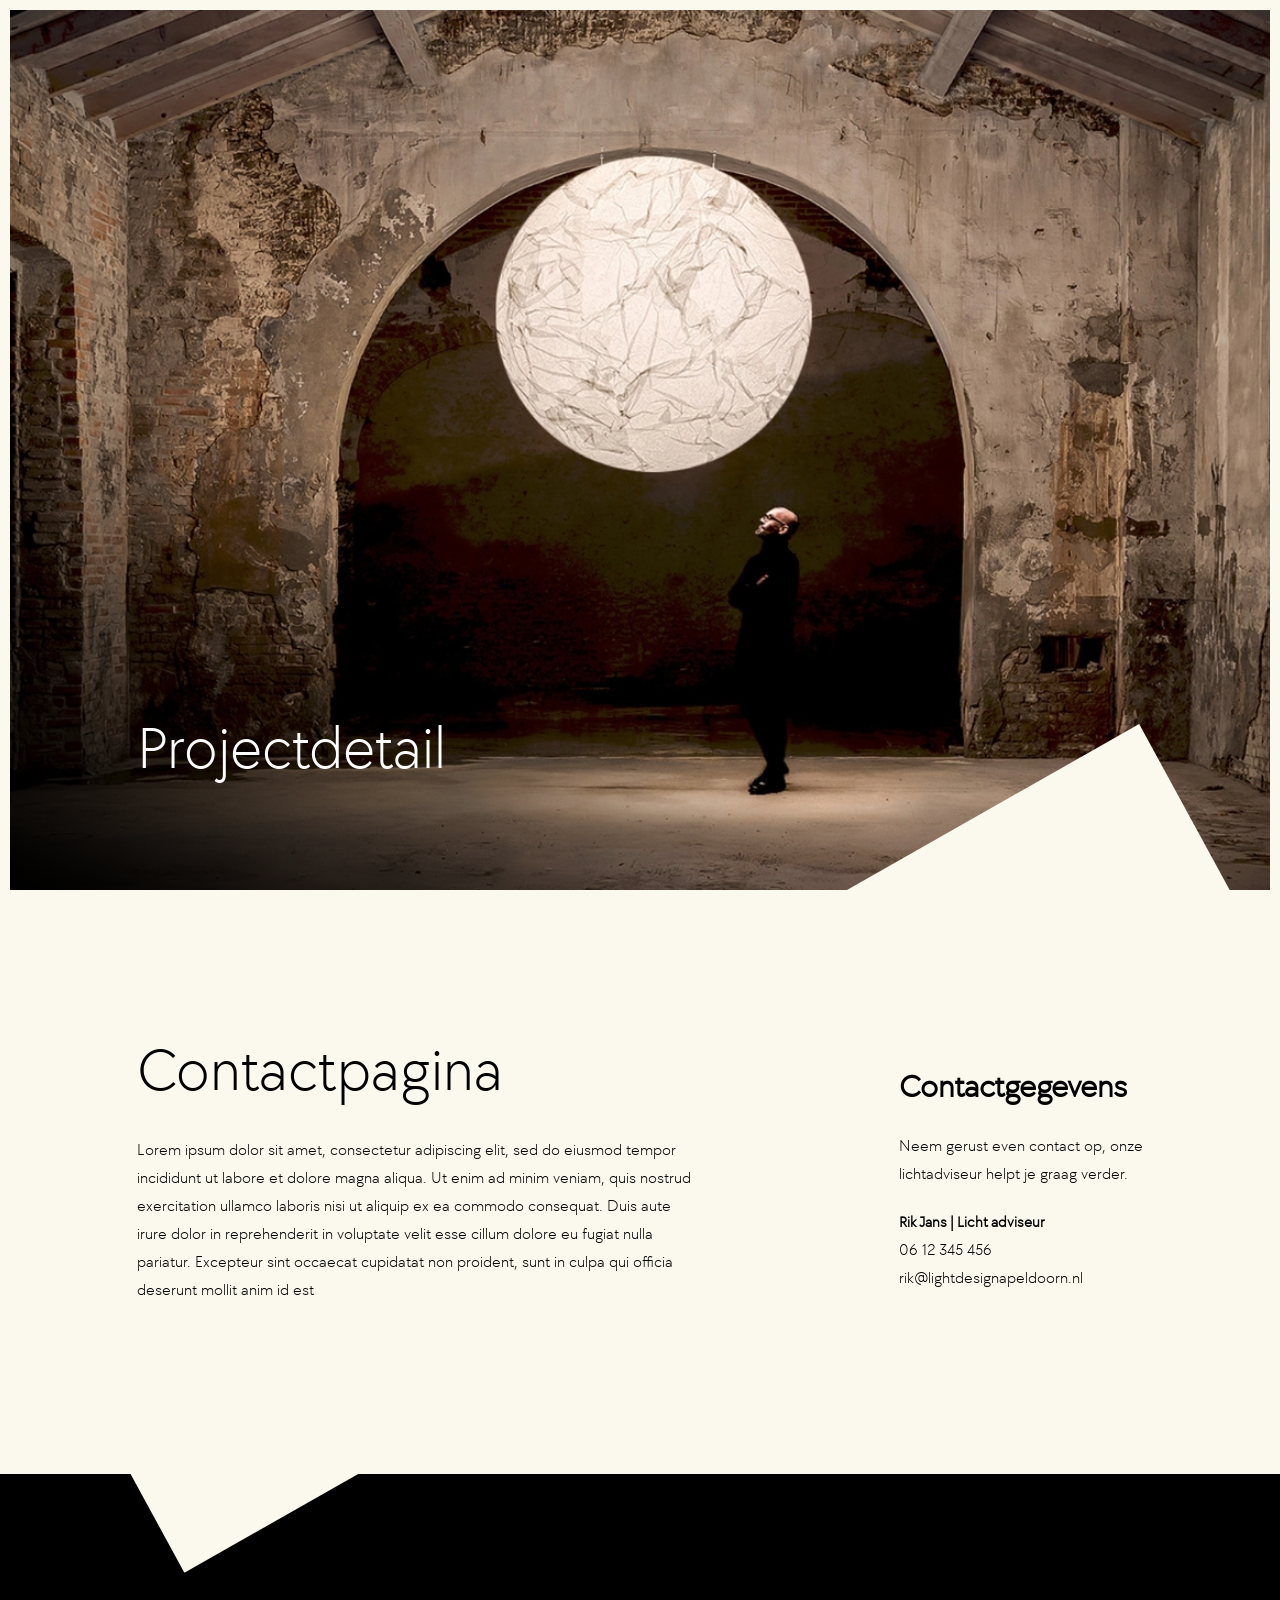
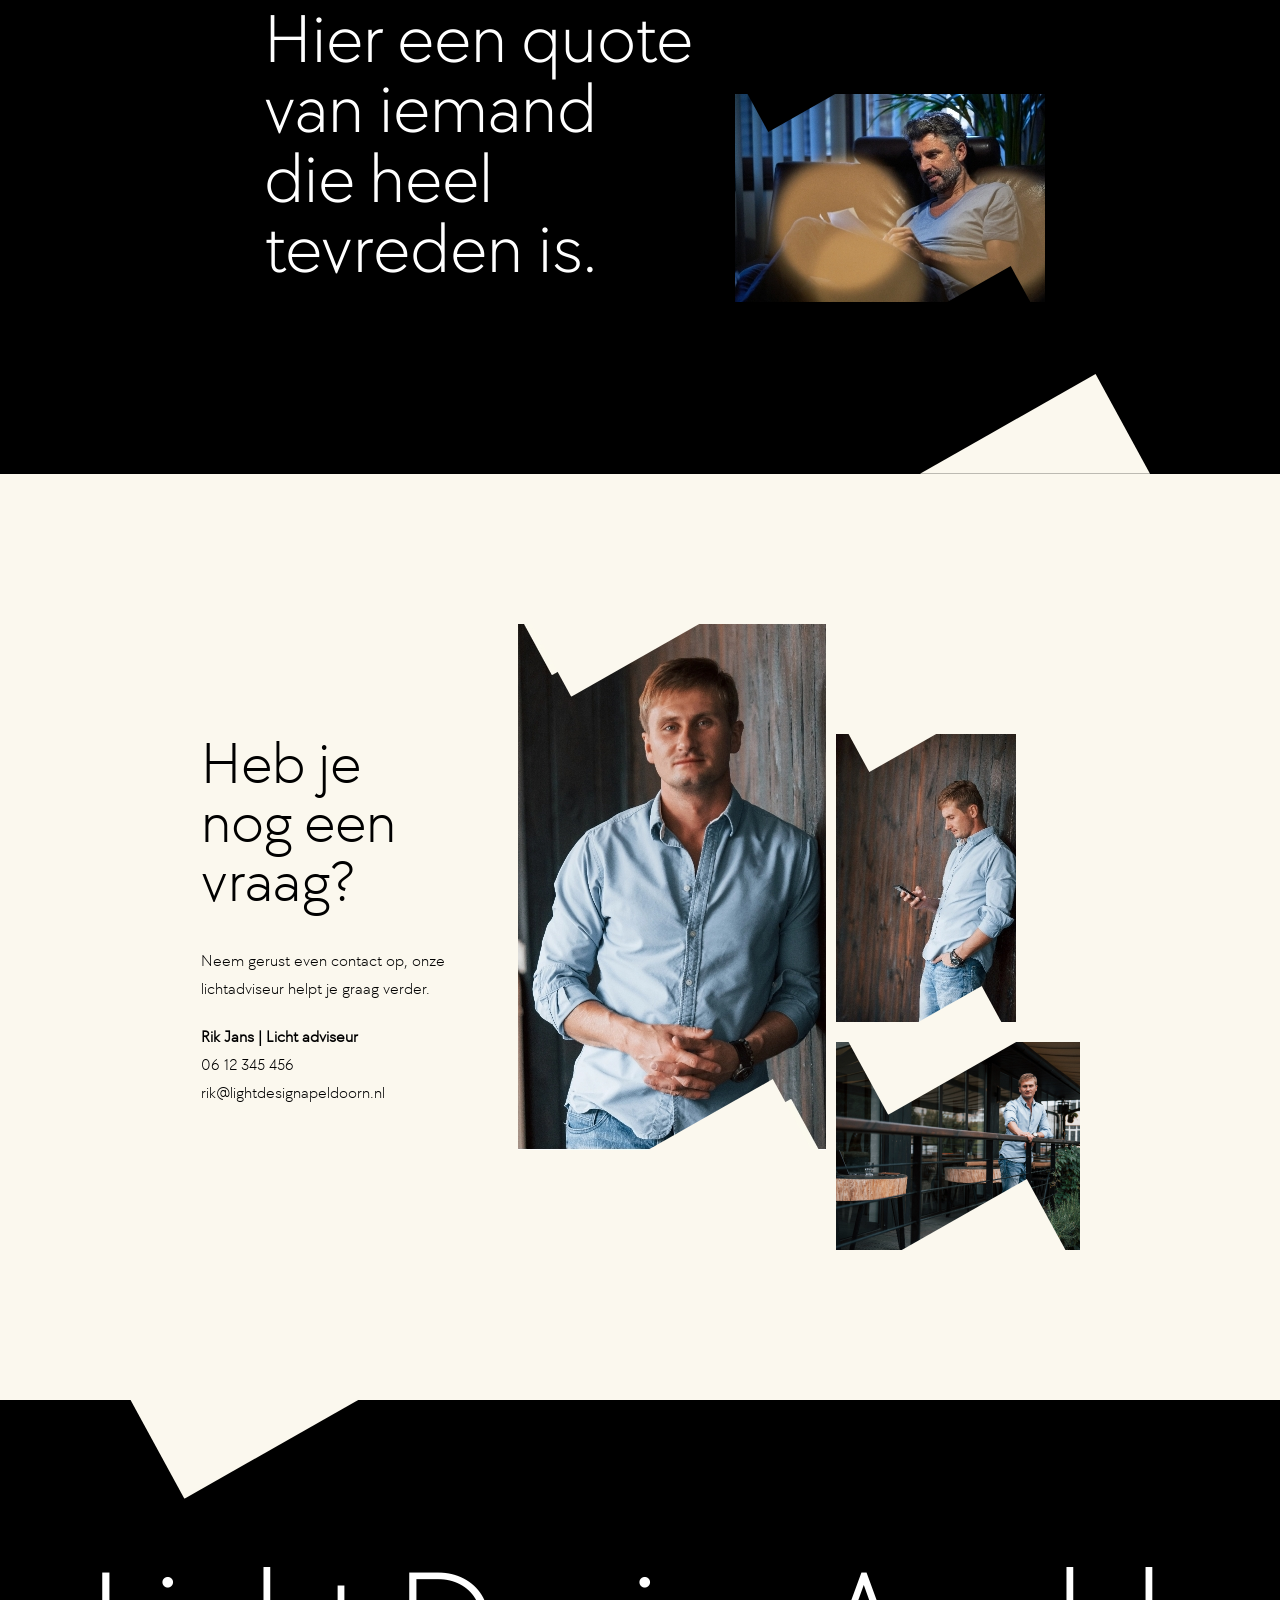
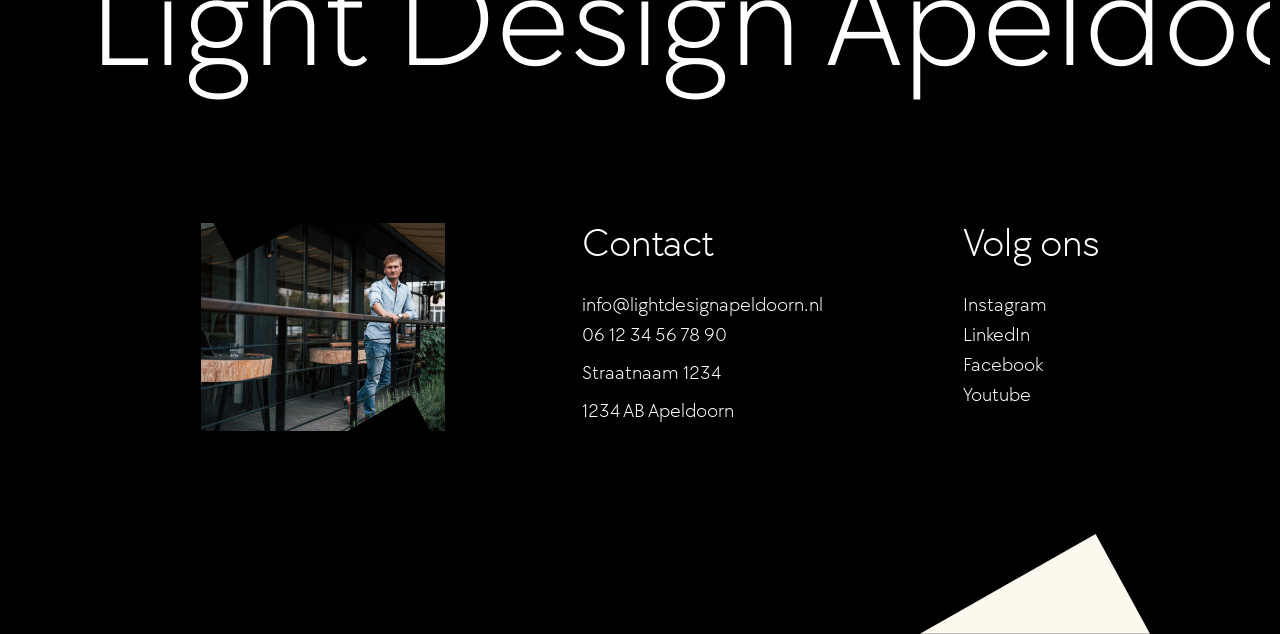
==== commit 1a75d312: "creat header" ====
--- a/contact.html
+++ b/contact.html
@@ -25,7 +25,29 @@
       </div>
     </section>
 
-    <section class="text-image">
+    <section class="contact">
+      <div class="wrapper">
+        <div class="contact-content">
+          <h2>Contactpagina</h2>
+          <p>Lorem ipsum dolor sit amet, consectetur adipiscing elit, sed do eiusmod tempor incididunt ut labore et dolore magna aliqua. Ut enim ad minim veniam, quis nostrud exercitation ullamco laboris nisi ut aliquip ex ea commodo consequat. Duis aute irure dolor in reprehenderit in voluptate velit esse cillum dolore eu fugiat nulla pariatur. Excepteur sint occaecat cupidatat non proident, sunt in culpa qui officia deserunt mollit anim id est </p>
+        </div>
+        <div class="contact-sidebar">
+          <h3>Contactgegevens</h3>
+          <p>Neem gerust even contact op, onze lichtadviseur helpt je graag verder.</p>
+          <h5>Rik Jans | Licht adviseur  </h5>
+          <a href="#">06 12 345 456</a>
+          <a href="#">rik@lightdesignapeldoorn.nl</a>
+        </div>
+      </div>
+    </section>
+
+    <section class="text-image text-image-background">
+      <svg class="shape-top" xmlns="http://www.w3.org/2000/svg" width="413.691"    height="179.454" viewBox="0 0 413.691 179.454">
+        <path id="Path_262" data-name="Path 262" d="M315.835,0,0,179.453H413.691Z" transform="translate(0 0)" fill="#fbf8ee"/>
+       </svg>
+      <svg class="shape-bottom" xmlns="http://www.w3.org/2000/svg" width="413.691"    height="179.454" viewBox="0 0 413.691 179.454">
+        <path id="Path_262" data-name="Path 262" d="M315.835,0,0,179.453H413.691Z" transform="translate(0 0)" fill="#fbf8ee"/>
+       </svg>
       <div class="wrapper">
         <div class="text-image-text">
           <h1>Hier een quote van iemand die heel tevreden is.</h1>
@@ -42,21 +64,6 @@
      </div>
     </section>
 
-    <section class="contact">
-      <div class="wrapper">
-        <div class="contact-content">
-          <h2>Contactpagina</h2>
-          <p>Lorem ipsum dolor sit amet, consectetur adipiscing elit, sed do eiusmod tempor incididunt ut labore et dolore magna aliqua. Ut enim ad minim veniam, quis nostrud exercitation ullamco laboris nisi ut aliquip ex ea commodo consequat. Duis aute irure dolor in reprehenderit in voluptate velit esse cillum dolore eu fugiat nulla pariatur. Excepteur sint occaecat cupidatat non proident, sunt in culpa qui officia deserunt mollit anim id est laborum. Lorem ipsum dolor sit amet, consectetur adipiscing elit, sed do eiusmod tempor incididunt ut labore et dolore magna aliqua. Ut enim ad minim veniam, quis nostrud exercitation ullamco laboris nisi ut aliquip ex ea commodo consequat.</p>
-        </div>
-        <div class="contact-sidebar">
-          <h3>Contactgegevens</h3>
-          <p>Neem gerust even contact op, onze lichtadviseur helpt je graag verder.</p>
-          <h5>Rik Jans | Licht adviseur  </h5>
-          <a href="#">06 12 345 456</a>
-          <a href="#">rik@lightdesignapeldoorn.nl</a>
-        </div>
-      </div>
-    </section>
 
     <section class="cta">
       <div class="wrapper ">
--- a/style.css
+++ b/style.css
@@ -5,4 +5,4 @@
 Description: Custom developed theme.
 Text Domain: starter-theme
 Version: 1
-*/@font-face{font-family:"bold";src:url(/fonts/TTChocolatesTrialBold.ttf)}@font-face{font-family:"light";src:url(/fonts/TTChocolatesTrialLight.ttf)}html{line-height:1.75rem;font-size:1rem;font-weight:400;font-family:light,sans-serif;-webkit-font-smoothing:antialiased;-webkit-tap-highlight-color:rgba(0,0,0,0);-moz-osx-font-smoothing:grayscale;-webkit-text-size-adjust:100%;box-sizing:border-box;scroll-behavior:smooth}*{margin:0;padding:0}body{min-height:100vh;color:#000;background-color:#fbf8ee}#site-container{position:relative;overflow:hidden}#content-container>section:first-child{margin-top:50px}@media(min-width: 60rem){#content-container>section:first-child{margin-top:118px}}.cover-image{position:relative;width:100%}.cover-image>img{display:block;width:100%;height:100%;position:absolute;left:0;top:0;object-fit:cover}.wrapper{position:relative;width:calc(100% - 20px);max-width:86.875rem;margin:0 auto;display:grid;grid-template-columns:repeat(12, 1fr);grid-gap:50px 10px;gap:50px 10px}@media(min-width: 48rem){.wrapper{display:grid;grid-template-columns:repeat(20, 1fr);grid-gap:50px 10px;gap:50px 10px}}.with-margin{margin:2rem 0}@media(min-width: 48rem){.with-margin{margin:3rem 0}}@media(min-width: 60rem){.with-margin{margin:4rem 0}}@media(min-width: 90rem){.with-margin{margin:8rem 0}}.with-padding{padding:52px 0}@media(min-width: 48rem){.with-padding{padding:51px 0}}@media(min-width: 60rem){.with-padding{padding:5.75rem 0}}h1,h2,h3,h4{font-family:light,sans-serif;line-height:1;color:#000}h2,h3,h4{margin-bottom:0.625rem}h1{font-size:2.25rem;margin-bottom:1.5625rem;line-height:1;color:#fff;font-weight:300}@media(min-width: 60rem){h1{font-size:3.75rem;margin-bottom:2.25rem}}h2{font-size:2rem;line-height:1;font-weight:400;margin-bottom:1.5625rem}@media(min-width: 48rem){h2{font-size:2.5rem}}@media(min-width: 60rem){h2{font-size:3.75rem;margin-bottom:2.25rem}}h3{font-size:1.5rem;margin-bottom:0.9375rem}h4{font-size:1.375rem}b,strong{font-weight:700}em{font-style:italic}p{margin-bottom:20px}.text-container{padding:60px 0;grid-column-start:1;display:grid;grid-template-columns:repeat(12, 1fr);grid-gap:50px 10px;gap:50px 10px;grid-column-end:span 12}@media(min-width: 48rem){.text-container{grid-column-end:span 20;display:grid;grid-template-columns:repeat(20, 1fr);grid-gap:0rem 10px;gap:0rem 10px}}.text-container h1,.text-container h2,.text-container h3,.text-container h4,.text-container h5,.text-container h6{grid-column-start:2;grid-column-end:span 12}@media(min-width: 48rem){.text-container h1,.text-container h2,.text-container h3,.text-container h4,.text-container h5,.text-container h6{grid-column-start:3;grid-column-end:span 11}}.text-container p,.text-container ul,.text-container ol,.text-container blockquote,.text-container .embed-container,.text-container .wp-caption{line-height:1.5rem;max-width:100%;margin:0 0.3125rem 1.25rem 0;grid-column-start:2;grid-column-end:span 11}@media(min-width: 48rem){.text-container p,.text-container ul,.text-container ol,.text-container blockquote,.text-container .embed-container,.text-container .wp-caption{grid-column-start:3;grid-column-end:span 9}}@media(min-width: 60rem){.text-container p:last-child,.text-container ul:last-child,.text-container ol:last-child,.text-container blockquote:last-child,.text-container .embed-container:last-child,.text-container .wp-caption:last-child{margin-bottom:0}}.text-container ul,.text-container ol{position:relative;list-style:none}.text-container ul li:not(.gfield),.text-container ol li:not(.gfield){padding-left:1.25em}.text-container ul li:not(.gfield)::before,.text-container ol li:not(.gfield)::before{position:absolute;text-indent:-1.25em}.text-container ul li:not(.gfield)::before{content:"•"}.text-container ol{counter-reset:ol-counter}.text-container ol li{counter-increment:ol-counter}.text-container ol li::before{content:counter(ol-counter) "."}.text-container a:not(.btn):hover{color:#000}.text-container p:has(img){max-width:100%;position:relative;height:350px;margin:40px 0 60px 0;grid-column-start:2;grid-column-end:span 11}@media(min-width: 48rem){.text-container p:has(img){height:558px;grid-column-start:6;grid-column-end:span 13}}.text-container p:has(img)>img{width:100%;height:100%;object-fit:cover}.text-container p:has(img)::before{content:"";position:absolute;top:0;width:167.18px;left:10px;height:68px;background:url("images/shape-bottom.svg") no-repeat 0 0;z-index:3;transform:scale(-1)}.text-container p:has(img)::after{content:"";position:absolute;bottom:0;right:10px;width:167.18px;height:68px;background:url("images/shape-bottom.svg") no-repeat 0 0;z-index:5}.text-container blockquote{padding-left:1em;font-size:1.4em;line-height:1.2;border-left:.1rem solid currentColor}.text-container .body-text-btn{grid-column-start:2;grid-column-end:span 5}@media(min-width: 48rem){.text-container .body-text-btn{grid-column-start:3;grid-column-end:span 3}}.btn{transition:padding .3s ease-in-out;position:relative;font-family:bold,sans-serif;font-size:1rem;display:inline-block;background-color:#ba5d01;color:#fff;padding:0.75rem 1.25rem 0.75rem 1.25rem;text-decoration:none;line-height:1;overflow:hidden;z-index:1}.btn::before{position:absolute;content:"";top:50%;right:5px;width:35px;height:19px;transform:translate(-50%, -50%)}.btn{transition:all .2s ease-in-out}.btn-brown{font-family:light,sans-serif;background-color:#cdb568;color:#000;transition:all .2s ease-in-out;border:1px solid #cdb568;padding:0.6875rem 1.1875rem 0.6875rem 1.1875rem}.btn-brown:hover{background-color:rgba(0,0,0,0)}form{position:relative;max-width:43.75rem}form input[type=text]{background:#fff;height:3.75rem;padding:1.25rem 1.875rem;border-radius:1.875rem}form input[type=text]::-webkit-input-placeholder{color:rgba(0,0,0,.6);font-weight:400}form input[type=text]:-moz-placeholder{color:rgba(0,0,0,.6);font-weight:400}form input[type=text]::-moz-placeholder{color:rgba(0,0,0,.6);font-weight:400}form input[type=text]:-ms-input-placeholder{color:rgba(0,0,0,.6);font-weight:400}form input[type=submit]{position:absolute;top:0;right:0;background:#000;height:3.75rem;border-radius:1.875rem;color:#fff;font-weight:800;padding:0 1.875rem;text-transform:uppercase}form input[type=submit]:hover{cursor:pointer}header{position:fixed;top:25px;left:0;height:60px;z-index:100;width:100%}.logo{position:relative;display:inline-block;height:55px;width:60px;left:65px}.logo::before{content:"";position:absolute;top:-110px;left:-62px;width:279px;height:156px;background-color:#fbf8ee;transform:rotate(-31deg)}.hero{overflow:hidden;position:relative;height:589px;margin:10px 10px 150px 10px}@media(min-width: 60rem){.hero{height:calc(100vh - 20px)}}.hero .wrapper{z-index:6;height:100%;align-items:end}@media(min-width: 48rem){.hero .wrapper{width:100%}}.hero .shape-bottom{bottom:-1px;position:absolute;right:25px;z-index:5;width:30vw;height:auto;max-width:414px}@media(min-width: 60rem){.hero .shape-bottom{right:40px}}.hero-image{position:absolute;height:100%;width:100%;z-index:3}.hero-image::before{content:"";position:absolute;top:0;left:0;width:100%;height:100%;z-index:4;background:#fff;background:linear-gradient(195deg, rgba(255, 255, 255, 0.0004376751) 50%, rgb(0, 0, 0) 100%)}@media(min-width: 60rem){.hero-image::before{background:linear-gradient(211deg, rgba(255, 255, 255, 0.0004376751) 65%, rgb(0, 0, 0) 100%)}}.hero-text{grid-column-start:2;grid-column-end:span 10;margin-bottom:38px}@media(min-width: 60rem){.hero-text{grid-column-start:3;grid-column-end:span 8;margin-bottom:76px}}.hero-text .arrow-right{position:relative;top:4px;right:0;padding-left:14px;width:35px;transition:right .3s ease-in-out}@media(min-width: 60rem){.hero-text .arrow-right{width:47px}}@media(min-width: 60rem){.hero-text .btn{padding-left:0;font-size:20px;background-color:rgba(0,0,0,0)}.hero-text .btn:hover .arrow-right{right:-20px;color:#ba5d01;z-index:-1}}.title-image{margin:92px 0px}.title-image .wrapper{align-items:end}.title-image .wrapper h2{font-size:46px;margin-bottom:40px;grid-column-start:2;grid-column-end:span 11}@media(min-width: 60rem){.title-image .wrapper h2{font-size:60px;margin-bottom:200px;grid-column-start:2;grid-column-end:span 5}}.title-image-image{height:440px;margin-left:1px;margin-bottom:40px;grid-column-start:3;grid-column-end:span 9}@media(min-width: 60rem){.title-image-image{height:732px;grid-column-start:7;grid-column-end:span 8}}.title-image-text-image{position:relative;bottom:-40px;grid-column-start:3;grid-column-end:span 9}@media(min-width: 60rem){.title-image-text-image{grid-column-start:16;grid-column-end:span 4}}.title-image-text-image-image{display:none}@media(min-width: 60rem){.title-image-text-image-image{position:relative;display:block;margin-top:60px;height:193.93px}.title-image-text-image-image .shape-top{top:-1px;position:absolute;left:25px;z-index:8;width:90px;height:auto;transform:scale(-1);max-width:414px}}@media(min-width: 60rem)and (min-width: 60rem){.title-image-text-image-image .shape-top{left:1vw}}@media(min-width: 60rem){.title-image-text-image-image .shape-bottom{bottom:-3px;position:absolute;right:25px;z-index:8;width:90px;height:auto;max-width:414px}}@media(min-width: 60rem)and (min-width: 60rem){.title-image-text-image-image .shape-bottom{right:1vw}}.overview-project{overflow:hidden;position:relative;height:589px;margin:10px 0px 150px 10px}@media(min-width: 60rem){.overview-project{margin:10px 10px 150px 10px;min-height:820px}}.overview-project .wrapper{width:100%;align-items:end;height:100%;z-index:4}.overview-project .shape-top{top:-1px;position:absolute;left:25px;z-index:8;width:30vw;height:auto;transform:scale(-1);max-width:414px}@media(min-width: 60rem){.overview-project .shape-top{left:135px}}.overview-project .shape-bottom{bottom:-5px;position:absolute;right:25px;z-index:8;width:30vw;height:auto;max-width:414px}@media(min-width: 60rem){.overview-project .shape-bottom{right:135px}}.overview-project-image{position:absolute;height:100%;width:100%;z-index:3}.overview-project-image::before{content:"";position:absolute;top:0;left:0;width:100%;height:100%;z-index:4;background:#fff;background:linear-gradient(195deg, rgba(255, 255, 255, 0.0004376751) 50%, rgb(0, 0, 0) 100%)}@media(min-width: 60rem){.overview-project-image::before{background:linear-gradient(211deg, rgba(255, 255, 255, 0.0004376751) 65%, rgb(0, 0, 0) 100%)}}.overview-project-text{grid-column-start:2;grid-column-end:span 10;margin-bottom:38px}@media(min-width: 60rem){.overview-project-text{grid-column-start:3;margin-bottom:76px}}.overview-project-text .arrow-right{position:relative;top:4px;right:0;padding-left:14px;width:35px;transition:right .3s ease-in-out}@media(min-width: 60rem){.overview-project-text .arrow-right{width:47px}}.overview-project-text h1{font-size:45px}@media(min-width: 60rem){.overview-project-text h1{font-size:70px}}.text-image{margin-bottom:130px}.text-image-text{grid-column-start:2;grid-column-end:span 10}@media(min-width: 60rem){.text-image-text{grid-column-start:5;grid-column-end:span 7}}.text-image-text h1{color:#000;font-size:46px;margin-bottom:60px}@media(min-width: 60rem){.text-image-text h1{font-size:70px}}.text-image-image{position:relative;overflow:hidden;grid-column-start:3;grid-column-end:span 9;height:208px;max-width:310px}@media(min-width: 60rem){.text-image-image{grid-column-start:12;grid-column-end:span 6;margin:90px 0 0 26px}}.text-image-image .shape-top{top:-1px;position:absolute;left:25px;z-index:8;width:90px;height:auto;transform:scale(-1);max-width:414px}@media(min-width: 60rem){.text-image-image .shape-top{left:1vw}}.text-image-image .shape-bottom{bottom:-3px;position:absolute;right:25px;z-index:8;width:90px;height:auto;max-width:414px}@media(min-width: 60rem){.text-image-image .shape-bottom{right:1vw}}.overview-products{position:relative;background-color:#000;padding:100px 0}@media(min-width: 60rem){.overview-products{padding:150px 0}}.overview-products .wrapper h1{font-size:46px;grid-column-start:2}@media(min-width: 60rem){.overview-products .wrapper h1{font-size:70px;grid-column-start:9;grid-column-end:span 6;font-size:100px;margin-bottom:25px}}.overview-products .wrapper .btn-product{grid-column-start:2;grid-column-end:span 7}@media(min-width: 60rem){.overview-products .wrapper .btn-product{margin-top:-50px;grid-column-start:15;grid-column-end:span 5}}.overview-products .wrapper .btn-product .btn:hover{color:#cdb568}.overview-products .shape-top{top:-1px;position:absolute;left:10px;z-index:8;width:118px;height:auto;transform:scale(-1)}@media(min-width: 60rem){.overview-products .shape-top{width:230px;left:130px}}.overview-products .shape-bottom{bottom:-3px;position:absolute;right:10px;z-index:8;width:118px;height:auto}@media(min-width: 60rem){.overview-products .shape-bottom{width:230px;right:130px}}.overview-produc-item{height:482px;position:relative;overflow:hidden;grid-column-start:2;grid-column-end:span 10}@media(min-width: 48rem){.overview-produc-item{grid-column-end:span 9}.overview-produc-item:nth-child(3n+1){grid-column-start:2}.overview-produc-item:nth-child(3n+2){grid-column-start:12}}@media(min-width: 60rem){.overview-produc-item{grid-column-end:span 5}.overview-produc-item:nth-child(3n+1){grid-column-start:3;margin-top:-70px}.overview-produc-item:nth-child(3n+2){grid-column-start:9;margin-top:120px}.overview-produc-item:nth-child(3n+3){grid-column-start:15}}.overview-produc-item .shape-top{top:-1px;position:absolute;left:25px;z-index:8;width:170px;height:auto;transform:scale(-1);max-width:414px}.overview-produc-item .shape-top path{fill:#000}@media(min-width: 60rem){.overview-produc-item .shape-top{left:1vw}}.overview-produc-item .shape-bottom{bottom:-3px;position:absolute;right:25px;z-index:8;width:170px;height:auto;max-width:414px}.overview-produc-item .shape-bottom path{fill:#000}@media(min-width: 60rem){.overview-produc-item .shape-bottom{right:1vw}}.overview-product-item-image{position:absolute;top:0;left:0;width:100%;height:100%}.overview-product-item-text{position:absolute;width:100%;height:100%;display:flex;flex-direction:column;justify-content:end;z-index:4}.overview-product-item-text .btn{margin:30px;padding-left:0;padding-bottom:0;background-color:rgba(0,0,0,0)}.overview-product-item-text .btn span{display:inline-block;font-size:21px;padding-right:15px}.cta{margin-bottom:150px}.cta-content{grid-column-start:2;grid-column-end:span 8}@media(min-width: 60rem){.cta-content{margin-top:110px;grid-column-start:4;grid-column-end:span 4}}.cta-content h2{font-size:60px}@media(min-width: 60rem){.cta-content h2{font-size:59px}}.cta-content a{display:block;text-decoration:none;color:#000;transition:all .3s ease-in-out}.cta-content a:hover{color:#ba5d01}.cta-content h5{font-size:16px}.cta-image-big{overflow:hidden;height:350px;grid-column-start:2;grid-column-end:span 10}@media(min-width: 60rem){.cta-image-big{height:526px;grid-column-start:9;grid-column-end:span 5}}.cta-image-big .shape-top{top:-1px;position:absolute;left:25px;z-index:8;width:100px;height:auto;transform:scale(-1)}@media(min-width: 60rem){.cta-image-big .shape-top{left:1vw;width:170px}}.cta-image-big .shape-bottom{bottom:-3px;position:absolute;right:25px;z-index:8;width:100px;height:auto}@media(min-width: 60rem){.cta-image-big .shape-bottom{right:1vw;width:170px}}.cta-image-medium-small{display:none}@media(min-width: 60rem){.cta-image-medium-small{display:block;margin-top:110px;display:grid;grid-template-columns:repeat(4, 1fr);grid-gap:20px 10px;gap:20px 10px;grid-column-start:14;grid-column-end:span 4}}.cta-image-small{position:relative;overflow:hidden}@media(min-width: 60rem){.cta-image-small{height:288px;grid-column-start:1;grid-column-end:span 3}}.cta-image-small .shape-top{top:-1px;position:absolute;left:25px;z-index:8;width:90px;height:auto;transform:scale(-1)}@media(min-width: 60rem){.cta-image-small .shape-top{left:1vw}}.cta-image-small .shape-bottom{bottom:-3px;position:absolute;right:25px;z-index:8;width:90px;height:auto}@media(min-width: 60rem){.cta-image-small .shape-bottom{right:1vw}}.cta-image-medium{position:relative;overflow:hidden}@media(min-width: 60rem){.cta-image-medium{height:208px;grid-column-start:1;grid-column-end:span 4}}.cta-image-medium .shape-top{top:-1px;position:absolute;left:25px;z-index:8;width:170px;height:auto;transform:scale(-1);max-width:414px}@media(min-width: 60rem){.cta-image-medium .shape-top{left:1vw}}.cta-image-medium .shape-bottom{bottom:-3px;position:absolute;right:25px;z-index:8;width:170px;height:auto;max-width:414px}@media(min-width: 60rem){.cta-image-medium .shape-bottom{right:1vw}}.projectdetails{margin-bottom:150px}.projectdetails .wrapper{grid-template-rows:minmax(448px, 1fr)}.projectdetails-image-big{overflow:hidden;position:relative;height:730px;grid-column-start:1;grid-column-end:span 12}@media(min-width: 48rem){.projectdetails-image-big{grid-column-start:2;grid-column-end:span 8;grid-row-end:span 2}}.projectdetails-image-big .zoom-icon{position:absolute;width:32px;height:32px;z-index:10;bottom:5px;right:60px}@media(min-width: 60rem){.projectdetails-image-big .zoom-icon{right:3vw}}.projectdetails-image-big .shape-top{top:-1px;position:absolute;left:25px;z-index:8;width:170px;height:auto;transform:scale(-1);max-width:414px;right:25px}@media(min-width: 60rem){.projectdetails-image-big .shape-top{left:1vw}}.projectdetails-image-big .shape-bottom{bottom:-3px;position:absolute;right:25px;z-index:8;width:170px;height:auto;max-width:414px}@media(min-width: 60rem){.projectdetails-image-big .shape-bottom{right:1vw}}.start-11{grid-column-start:1}@media(min-width: 48rem){.start-11{grid-column-start:11}}.start-13{grid-column-start:1}@media(min-width: 48rem){.start-13{grid-column-start:13}}.projectdetails-image-medium{overflow:hidden;position:relative;height:445px;grid-column-end:span 12}@media(min-width: 48rem){.projectdetails-image-medium{grid-column-end:span 9}}.projectdetails-image-medium .zoom-icon{position:absolute;width:32px;height:32px;z-index:10;bottom:5px;right:60px}@media(min-width: 60rem){.projectdetails-image-medium .zoom-icon{right:3vw}}.projectdetails-image-medium .shape-top{top:-1px;position:absolute;left:25px;z-index:8;width:170px;height:auto;transform:scale(-1);max-width:414px}@media(min-width: 60rem){.projectdetails-image-medium .shape-top{left:1vw}}.projectdetails-image-medium .shape-bottom{bottom:-3px;position:absolute;right:25px;z-index:8;width:170px;height:auto;max-width:414px}@media(min-width: 60rem){.projectdetails-image-medium .shape-bottom{right:1vw}}.projectdetails-text{grid-column-end:span 9}.projectdetails-text-image{overflow:hidden;position:relative;grid-column-start:2;grid-column-end:span 4;grid-row-end:span 2;align-self:end}.projectdetails-text-image h2{margin-bottom:120px}.projectdetails-text-image-image{overflow:hidden;position:relative;height:250px}.projectdetails-text-image-image .zoom-icon{position:absolute;width:32px;height:32px;z-index:10;bottom:5px;right:60px}@media(min-width: 60rem){.projectdetails-text-image-image .zoom-icon{right:3vw}}.projectdetails-text-image-image .shape-top{top:-1px;position:absolute;left:25px;z-index:8;width:170px;height:auto;transform:scale(-1);max-width:414px}@media(min-width: 60rem){.projectdetails-text-image-image .shape-top{left:1vw}}.projectdetails-text-image-image .shape-bottom{bottom:-3px;position:absolute;right:25px;z-index:8;width:170px;height:auto;max-width:414px}@media(min-width: 60rem){.projectdetails-text-image-image .shape-bottom{right:1vw}}.contact{margin-bottom:150px}.contact-content{grid-column-start:3;grid-column-end:span 9}.contact-sidebar{margin-top:30px;grid-column-start:15;grid-column-end:span 4}.contact-sidebar h3{margin-bottom:30px}@media(min-width: 60rem){.contact-sidebar h3{font-size:32px}}.menu-is-open #content-container{position:fixed;width:100%;height:100vh;left:0;top:0}.header-menu-small{position:fixed;top:-100%;left:0;width:100%;transition:all .3s ease;z-index:8;opacity:0;min-height:100vh;background:#000}.header-menu-small .wrapper{padding-top:7.5rem}.header-menu-small .wrapper>ul{position:relative;width:100%;margin:0 auto}.header-menu-small .wrapper>ul ul.sub-menu li{margin-bottom:0}.header-menu-small .wrapper>ul ul.sub-menu li a{padding:0.625rem 1.25rem 1.25rem 1.875rem;font-size:1.25rem}.header-menu-small .wrapper>ul>li{margin-bottom:0.1875rem}.menu-is-open .header-menu-small{position:relative;top:0;opacity:1}.header-menu-small>ul{position:relative}.header-menu-small li{margin-bottom:0.1875rem}.header-menu-small a{font-family:bold,sans-serif;font-size:1.875rem;color:#fff;display:block;background:#181818;padding:1.25rem}.header-menu-large{display:none}@media(min-width: 60rem){.header-menu-large{display:flex;align-items:flex-start;padding-top:2.5rem}.header-menu-large li+li{margin-left:2rem}.header-menu-large li{position:relative}.header-menu-large li.current-menu-item:before{transition:all .4s ease-in-out;content:"";position:absolute;left:50%;top:-3.125rem;width:0.0625rem;height:1.875rem;background:#fff}.header-menu-large li.current-menu-item a{pointer-events:none}.header-menu-large li.menu-item-has-children:hover>ul{display:block}.fixed .header-menu-large li.current-menu-item:before{top:-2.5rem;background:#fff}.header-menu-large li a{font-family:bold,sans-serif;font-size:1.125rem;text-decoration:none;color:#fff}.header-menu-large li a:hover{text-decoration:underline}.fixed .header-menu-large li a{color:#fff}.fixed .header-menu-large{padding-top:1.25rem}.header-menu-large ul.sub-menu{display:none;position:absolute;top:2rem;left:0;background:#fff;min-width:9.375rem}.header-menu-large ul.sub-menu li{margin-left:0 !important;padding-bottom:0}.header-menu-large ul.sub-menu li a{color:#000;display:block;padding:0.75rem 0.625rem 0.5rem;font-size:1rem;border-radius:0;line-height:1.2}.header-menu-large ul.sub-menu li a:hover{background-color:rgba(0,0,0,.2);text-decoration:none}}.header-burger{position:absolute;top:1.875rem;transform:translateY(-50%);right:1.25rem;transition:transform .3s ease;transform-origin:center}@media(min-width: 60rem){.header-burger{display:none}}.menu-is-open .header-burger{transform:translateY(-50%) rotate(-90deg)}.header-burger-open{display:block;width:2.5rem;height:2.5rem}.menu-is-open .header-burger-open{display:none}.header-burger-close{display:none;width:2.5rem;height:2.5rem}.menu-is-open .header-burger-close{display:block}footer{position:relative;background-color:#000;padding:90px 0 150px 0}@media(min-width: 60rem){footer{padding:150px 0}}footer .shape-top{top:-1px;position:absolute;left:10px;z-index:8;width:118px;height:auto;transform:scale(-1)}@media(min-width: 60rem){footer .shape-top{width:230px;left:130px}}footer .shape-bottom{bottom:0px;position:absolute;right:10px;z-index:8;width:118px;height:auto}@media(min-width: 60rem){footer .shape-bottom{width:230px;right:130px}}footer .wrapper{display:grid;grid-template-columns:repeat(12, 1fr);grid-gap:0rem 10px;gap:0rem 10px;overflow:hidden}@media(min-width: 60rem){footer .wrapper{display:grid;grid-template-columns:repeat(20, 1fr);grid-gap:60px 10px;gap:60px 10px}}footer h1{position:relative;right:0px;font-size:11.2vw;margin-bottom:75px;text-wrap:nowrap;grid-column-start:2;grid-column-end:span 12}@media(min-width: 48rem){footer h1{font-size:10.8vw;right:-15px}}footer h3,footer p,footer a{color:#fff;text-decoration:none}footer h3{font-size:40px;font-weight:300;margin-bottom:27px}footer p{font-size:20px;margin-bottom:10px}footer a{font-size:20px}.footer-adress{margin-bottom:50px}.footer-content{grid-column-start:2;grid-column-end:span 11}@media(min-width: 60rem){.footer-content{grid-column-start:1;grid-column-end:span 20;display:grid;grid-template-columns:repeat(20, 1fr);grid-gap:0rem 10px;gap:0rem 10px}}.footer-image{position:relative;display:none;height:208px}@media(min-width: 60rem){.footer-image{display:block;grid-column-start:4;grid-column-end:span 4}}.footer-image .shape-top{top:-1px;position:absolute;left:25px;z-index:8;width:90px;height:auto;transform:scale(-1);max-width:414px}.footer-image .shape-top path{fill:#000}@media(min-width: 60rem){.footer-image .shape-top{left:1vw}}.footer-image .shape-bottom{bottom:-3px;position:absolute;right:25px;z-index:8;width:90px;height:auto;max-width:414px}.footer-image .shape-bottom path{fill:#000}@media(min-width: 60rem){.footer-image .shape-bottom{right:1vw}}@media(min-width: 60rem){.footer-adress{grid-column-start:10;grid-column-end:span 4}}@media(min-width: 60rem){.footer-social{grid-column-start:16;grid-column-end:span 3}}/*# sourceMappingURL=style.css.map */
+*/@font-face{font-family:"bold";src:url(/fonts/TTChocolatesTrialBold.ttf)}@font-face{font-family:"light";src:url(/fonts/TTChocolatesTrialLight.ttf)}html{line-height:1.75rem;font-size:1rem;font-weight:400;font-family:light,sans-serif;-webkit-font-smoothing:antialiased;-webkit-tap-highlight-color:rgba(0,0,0,0);-moz-osx-font-smoothing:grayscale;-webkit-text-size-adjust:100%;box-sizing:border-box;scroll-behavior:smooth}*{margin:0;padding:0}body{min-height:100vh;color:#000;background-color:#fbf8ee}#site-container{position:relative;overflow:hidden}#content-container>section:first-child{margin-top:50px}@media(min-width: 60rem){#content-container>section:first-child{margin-top:118px}}.cover-image{position:relative;width:100%}.cover-image>img{display:block;width:100%;height:100%;position:absolute;left:0;top:0;object-fit:cover}.wrapper{position:relative;width:calc(100% - 20px);max-width:86.875rem;margin:0 auto;display:grid;grid-template-columns:repeat(12, 1fr);grid-gap:50px 10px;gap:50px 10px}@media(min-width: 48rem){.wrapper{display:grid;grid-template-columns:repeat(20, 1fr);grid-gap:50px 10px;gap:50px 10px}}.with-margin{margin:2rem 0}@media(min-width: 48rem){.with-margin{margin:3rem 0}}@media(min-width: 60rem){.with-margin{margin:4rem 0}}@media(min-width: 90rem){.with-margin{margin:8rem 0}}.with-padding{padding:52px 0}@media(min-width: 48rem){.with-padding{padding:51px 0}}@media(min-width: 60rem){.with-padding{padding:5.75rem 0}}h1,h2,h3,h4{font-family:light,sans-serif;line-height:1;color:#000}h2,h3,h4{margin-bottom:0.625rem}h1{font-size:2.25rem;margin-bottom:1.5625rem;line-height:1;color:#fff;font-weight:300}@media(min-width: 60rem){h1{font-size:3.75rem;margin-bottom:2.25rem}}h2{font-size:2rem;line-height:1;font-weight:400;margin-bottom:1.5625rem}@media(min-width: 48rem){h2{font-size:2.5rem}}@media(min-width: 60rem){h2{font-size:3.75rem;margin-bottom:2.25rem}}h3{font-size:1.5rem;margin-bottom:0.9375rem}h4{font-size:1.375rem}b,strong{font-weight:700}em{font-style:italic}p{margin-bottom:20px}.text-container{padding:60px 0;grid-column-start:1;display:grid;grid-template-columns:repeat(12, 1fr);grid-gap:50px 10px;gap:50px 10px;grid-column-end:span 12}@media(min-width: 48rem){.text-container{grid-column-end:span 20;display:grid;grid-template-columns:repeat(20, 1fr);grid-gap:0rem 10px;gap:0rem 10px}}.text-container h1,.text-container h2,.text-container h3,.text-container h4,.text-container h5,.text-container h6{grid-column-start:2;grid-column-end:span 12}@media(min-width: 48rem){.text-container h1,.text-container h2,.text-container h3,.text-container h4,.text-container h5,.text-container h6{grid-column-start:3;grid-column-end:span 11}}.text-container p,.text-container ul,.text-container ol,.text-container blockquote,.text-container .embed-container,.text-container .wp-caption{line-height:1.5rem;max-width:100%;margin:0 0.3125rem 1.25rem 0;grid-column-start:2;grid-column-end:span 11}@media(min-width: 48rem){.text-container p,.text-container ul,.text-container ol,.text-container blockquote,.text-container .embed-container,.text-container .wp-caption{grid-column-start:3;grid-column-end:span 9}}@media(min-width: 60rem){.text-container p:last-child,.text-container ul:last-child,.text-container ol:last-child,.text-container blockquote:last-child,.text-container .embed-container:last-child,.text-container .wp-caption:last-child{margin-bottom:0}}.text-container ul,.text-container ol{position:relative;list-style:none}.text-container ul li:not(.gfield),.text-container ol li:not(.gfield){padding-left:1.25em}.text-container ul li:not(.gfield)::before,.text-container ol li:not(.gfield)::before{position:absolute;text-indent:-1.25em}.text-container ul li:not(.gfield)::before{content:"•"}.text-container ol{counter-reset:ol-counter}.text-container ol li{counter-increment:ol-counter}.text-container ol li::before{content:counter(ol-counter) "."}.text-container a:not(.btn):hover{color:#000}.text-container p:has(img){max-width:100%;position:relative;height:350px;margin:40px 0 60px 0;grid-column-start:2;grid-column-end:span 11}@media(min-width: 48rem){.text-container p:has(img){height:558px;grid-column-start:6;grid-column-end:span 13}}.text-container p:has(img)>img{width:100%;height:100%;object-fit:cover}.text-container p:has(img)::before{content:"";position:absolute;top:0;width:167.18px;left:10px;height:68px;background:url("images/shape-bottom.svg") no-repeat 0 0;z-index:3;transform:scale(-1)}.text-container p:has(img)::after{content:"";position:absolute;bottom:0;right:10px;width:167.18px;height:68px;background:url("images/shape-bottom.svg") no-repeat 0 0;z-index:5}.text-container blockquote{padding-left:1em;font-size:1.4em;line-height:1.2;border-left:.1rem solid currentColor}.text-container .body-text-btn{grid-column-start:2;grid-column-end:span 5}@media(min-width: 48rem){.text-container .body-text-btn{grid-column-start:3;grid-column-end:span 3}}.btn{transition:padding .3s ease-in-out;position:relative;font-family:bold,sans-serif;font-size:1rem;display:inline-block;background-color:#ba5d01;color:#fff;padding:0.75rem 1.25rem 0.75rem 1.25rem;text-decoration:none;line-height:1;overflow:hidden;z-index:1}.btn::before{position:absolute;content:"";top:50%;right:5px;width:35px;height:19px;transform:translate(-50%, -50%)}.btn{transition:all .2s ease-in-out}.btn-brown{font-family:light,sans-serif;background-color:#cdb568;color:#000;transition:all .2s ease-in-out;border:1px solid #cdb568;padding:0.6875rem 1.1875rem 0.6875rem 1.1875rem}.btn-brown:hover{background-color:rgba(0,0,0,0)}form{position:relative;max-width:43.75rem}form input[type=text]{background:#fff;height:3.75rem;padding:1.25rem 1.875rem;border-radius:1.875rem}form input[type=text]::-webkit-input-placeholder{color:rgba(0,0,0,.6);font-weight:400}form input[type=text]:-moz-placeholder{color:rgba(0,0,0,.6);font-weight:400}form input[type=text]::-moz-placeholder{color:rgba(0,0,0,.6);font-weight:400}form input[type=text]:-ms-input-placeholder{color:rgba(0,0,0,.6);font-weight:400}form input[type=submit]{position:absolute;top:0;right:0;background:#000;height:3.75rem;border-radius:1.875rem;color:#fff;font-weight:800;padding:0 1.875rem;text-transform:uppercase}form input[type=submit]:hover{cursor:pointer}header{position:fixed;top:25px;left:0;height:60px;z-index:100;width:100%}.fixed header{background-color:red}.main-menu{margin-top:20px}@media(min-width: 48rem){.main-menu{grid-column-start:14;grid-column-end:span 8}}.main-menu ul{display:flex;gap:30px;align-items:center}.main-menu ul li{list-style:none}.main-menu ul li a{text-decoration:none;color:#fff;font-size:1rem}.logo{position:relative;display:inline-block;height:55px;width:60px;left:65px}.logo::before{content:"";position:absolute;top:-150px;left:-62px;width:400px;height:180px;z-index:-1;background-color:#fbf8ee;transform:rotate(-31deg)}.hero{overflow:hidden;position:relative;height:589px;margin:10px 10px 150px 10px}@media(min-width: 60rem){.hero{height:calc(100vh - 20px)}}.hero .wrapper{z-index:6;height:100%;align-items:end}@media(min-width: 48rem){.hero .wrapper{width:100%}}.hero .shape-bottom{bottom:-1px;position:absolute;right:25px;z-index:5;width:30vw;height:auto;max-width:414px}@media(min-width: 60rem){.hero .shape-bottom{right:40px}}.hero-image{position:absolute;height:100%;width:100%;z-index:3}.hero-image::before{content:"";position:absolute;top:0;left:0;width:100%;height:100%;z-index:4;background:#fff;background:linear-gradient(195deg, rgba(255, 255, 255, 0.0004376751) 50%, rgb(0, 0, 0) 100%)}@media(min-width: 60rem){.hero-image::before{background:linear-gradient(211deg, rgba(255, 255, 255, 0.0004376751) 65%, rgb(0, 0, 0) 100%)}}.hero-text{grid-column-start:2;grid-column-end:span 10;margin-bottom:38px}@media(min-width: 60rem){.hero-text{grid-column-start:3;grid-column-end:span 8;margin-bottom:76px}}.hero-text .arrow-right{position:relative;top:4px;right:0;padding-left:14px;width:35px;transition:right .3s ease-in-out}@media(min-width: 60rem){.hero-text .arrow-right{width:47px}}@media(min-width: 60rem){.hero-text .btn{padding-left:0;font-size:20px;background-color:rgba(0,0,0,0)}.hero-text .btn:hover .arrow-right{right:-20px;color:#ba5d01;z-index:-1}}.title-image{margin:92px 0px}.title-image .wrapper{align-items:end}.title-image .wrapper h2{font-size:46px;margin-bottom:40px;grid-column-start:2;grid-column-end:span 11}@media(min-width: 60rem){.title-image .wrapper h2{font-size:60px;margin-bottom:200px;grid-column-start:2;grid-column-end:span 5}}.title-image-image{height:440px;margin-left:1px;margin-bottom:40px;grid-column-start:3;grid-column-end:span 9}@media(min-width: 60rem){.title-image-image{height:732px;grid-column-start:7;grid-column-end:span 8}}.title-image-text-image{position:relative;bottom:-40px;grid-column-start:3;grid-column-end:span 9}@media(min-width: 60rem){.title-image-text-image{grid-column-start:16;grid-column-end:span 4}}.title-image-text-image-image{display:none}@media(min-width: 60rem){.title-image-text-image-image{position:relative;display:block;margin-top:60px;height:193.93px}.title-image-text-image-image .shape-top{top:-1px;position:absolute;left:25px;z-index:8;width:90px;height:auto;transform:scale(-1);max-width:414px}}@media(min-width: 60rem)and (min-width: 60rem){.title-image-text-image-image .shape-top{left:1vw}}@media(min-width: 60rem){.title-image-text-image-image .shape-bottom{bottom:-3px;position:absolute;right:25px;z-index:8;width:90px;height:auto;max-width:414px}}@media(min-width: 60rem)and (min-width: 60rem){.title-image-text-image-image .shape-bottom{right:1vw}}.overview-project{overflow:hidden;position:relative;height:589px;margin:10px 0px 150px 10px}@media(min-width: 60rem){.overview-project{margin:10px 10px 150px 10px;min-height:820px}}.overview-project .wrapper{width:100%;align-items:end;height:100%;z-index:4}.overview-project .shape-top{top:-1px;position:absolute;left:25px;z-index:8;width:30vw;height:auto;transform:scale(-1);max-width:414px}@media(min-width: 60rem){.overview-project .shape-top{left:135px}}.overview-project .shape-bottom{bottom:-5px;position:absolute;right:25px;z-index:8;width:30vw;height:auto;max-width:414px}@media(min-width: 60rem){.overview-project .shape-bottom{right:135px}}.overview-project-image{position:absolute;height:100%;width:100%;z-index:3}.overview-project-image::before{content:"";position:absolute;top:0;left:0;width:100%;height:100%;z-index:4;background:#fff;background:linear-gradient(195deg, rgba(255, 255, 255, 0.0004376751) 50%, rgb(0, 0, 0) 100%)}@media(min-width: 60rem){.overview-project-image::before{background:linear-gradient(211deg, rgba(255, 255, 255, 0.0004376751) 65%, rgb(0, 0, 0) 100%)}}.overview-project-text{grid-column-start:2;grid-column-end:span 10;margin-bottom:38px}@media(min-width: 60rem){.overview-project-text{grid-column-start:3;margin-bottom:76px}}.overview-project-text .arrow-right{position:relative;top:4px;right:0;padding-left:14px;width:35px;transition:right .3s ease-in-out}@media(min-width: 60rem){.overview-project-text .arrow-right{width:47px}}.overview-project-text h1{font-size:45px}@media(min-width: 60rem){.overview-project-text h1{font-size:70px}}.text-image{margin-bottom:150px;padding:130px 0}.text-image-background{position:relative;background-color:#000}.text-image-background .text-image-text h1{color:#fff}.text-image-background .text-image-image .shape-top path{fill:#000}.text-image-background .text-image-image .shape-bottom path{fill:#000}.text-image-background .shape-top{top:-1px;position:absolute;left:10px;z-index:8;width:118px;height:auto;transform:scale(-1)}@media(min-width: 60rem){.text-image-background .shape-top{width:230px;left:130px}}.text-image-background .shape-bottom{bottom:0px;position:absolute;right:10px;z-index:8;width:118px;height:auto}@media(min-width: 60rem){.text-image-background .shape-bottom{width:230px;right:130px}}.text-image-text{grid-column-start:2;grid-column-end:span 10}@media(min-width: 60rem){.text-image-text{grid-column-start:5;grid-column-end:span 7}}.text-image-text h1{color:#000;font-size:46px;margin-bottom:60px}@media(min-width: 60rem){.text-image-text h1{font-size:70px}}.text-image-image{position:relative;overflow:hidden;grid-column-start:3;grid-column-end:span 9;height:208px;max-width:310px}@media(min-width: 60rem){.text-image-image{grid-column-start:12;grid-column-end:span 6;margin:90px 0 0 26px}}.text-image-image .shape-top{top:-1px;position:absolute;left:25px;z-index:8;width:90px;height:auto;transform:scale(-1);max-width:414px}@media(min-width: 60rem){.text-image-image .shape-top{left:1vw}}.text-image-image .shape-bottom{bottom:-3px;position:absolute;right:25px;z-index:8;width:90px;height:auto;max-width:414px}@media(min-width: 60rem){.text-image-image .shape-bottom{right:1vw}}.overview-products{position:relative;background-color:#000;padding:100px 0}@media(min-width: 60rem){.overview-products{padding:150px 0}}.overview-products .wrapper h1{font-size:46px;grid-column-start:2}@media(min-width: 60rem){.overview-products .wrapper h1{font-size:70px;grid-column-start:9;grid-column-end:span 6;font-size:100px;margin-bottom:25px}}.overview-products .wrapper .btn-product{grid-column-start:2;grid-column-end:span 7}@media(min-width: 60rem){.overview-products .wrapper .btn-product{margin-top:-50px;grid-column-start:15;grid-column-end:span 5}}.overview-products .wrapper .btn-product .btn:hover{color:#cdb568}.overview-products .shape-top{top:-1px;position:absolute;left:10px;z-index:8;width:118px;height:auto;transform:scale(-1)}@media(min-width: 60rem){.overview-products .shape-top{width:230px;left:130px}}.overview-products .shape-bottom{bottom:-3px;position:absolute;right:10px;z-index:8;width:118px;height:auto}@media(min-width: 60rem){.overview-products .shape-bottom{width:230px;right:130px}}.overview-produc-item{height:482px;position:relative;overflow:hidden;grid-column-start:2;grid-column-end:span 10}@media(min-width: 48rem){.overview-produc-item{grid-column-end:span 9}.overview-produc-item:nth-child(3n+1){grid-column-start:2}.overview-produc-item:nth-child(3n+2){grid-column-start:12}}@media(min-width: 60rem){.overview-produc-item{grid-column-end:span 5}.overview-produc-item:nth-child(3n+1){grid-column-start:3;margin-top:-70px}.overview-produc-item:nth-child(3n+2){grid-column-start:9;margin-top:120px}.overview-produc-item:nth-child(3n+3){grid-column-start:15}}.overview-produc-item .shape-top{top:-1px;position:absolute;left:25px;z-index:8;width:170px;height:auto;transform:scale(-1);max-width:414px}.overview-produc-item .shape-top path{fill:#000}@media(min-width: 60rem){.overview-produc-item .shape-top{left:1vw}}.overview-produc-item .shape-bottom{bottom:-3px;position:absolute;right:25px;z-index:8;width:170px;height:auto;max-width:414px}.overview-produc-item .shape-bottom path{fill:#000}@media(min-width: 60rem){.overview-produc-item .shape-bottom{right:1vw}}.overview-product-item-image{position:absolute;top:0;left:0;width:100%;height:100%}.overview-product-item-text{position:absolute;width:100%;height:100%;display:flex;flex-direction:column;justify-content:end;z-index:4}.overview-product-item-text .btn{margin:30px;padding-left:0;padding-bottom:0;background-color:rgba(0,0,0,0)}.overview-product-item-text .btn span{display:inline-block;font-size:21px;padding-right:15px}.cta{margin-bottom:150px}.cta-content{grid-column-start:2;grid-column-end:span 8}@media(min-width: 60rem){.cta-content{margin-top:110px;grid-column-start:4;grid-column-end:span 4}}.cta-content h2{font-size:60px}@media(min-width: 60rem){.cta-content h2{font-size:59px}}.cta-content a{display:block;text-decoration:none;color:#000;transition:all .3s ease-in-out}.cta-content a:hover{color:#ba5d01}.cta-content h5{font-size:16px}.cta-image-big{overflow:hidden;height:350px;grid-column-start:2;grid-column-end:span 10}@media(min-width: 60rem){.cta-image-big{height:526px;grid-column-start:9;grid-column-end:span 5}}.cta-image-big .shape-top{top:-1px;position:absolute;left:25px;z-index:8;width:100px;height:auto;transform:scale(-1)}@media(min-width: 60rem){.cta-image-big .shape-top{left:1vw;width:170px}}.cta-image-big .shape-bottom{bottom:-3px;position:absolute;right:25px;z-index:8;width:100px;height:auto}@media(min-width: 60rem){.cta-image-big .shape-bottom{right:1vw;width:170px}}.cta-image-medium-small{display:none}@media(min-width: 60rem){.cta-image-medium-small{display:block;margin-top:110px;display:grid;grid-template-columns:repeat(4, 1fr);grid-gap:20px 10px;gap:20px 10px;grid-column-start:14;grid-column-end:span 4}}.cta-image-small{position:relative;overflow:hidden}@media(min-width: 60rem){.cta-image-small{height:288px;grid-column-start:1;grid-column-end:span 3}}.cta-image-small .shape-top{top:-1px;position:absolute;left:25px;z-index:8;width:90px;height:auto;transform:scale(-1)}@media(min-width: 60rem){.cta-image-small .shape-top{left:1vw}}.cta-image-small .shape-bottom{bottom:-3px;position:absolute;right:25px;z-index:8;width:90px;height:auto}@media(min-width: 60rem){.cta-image-small .shape-bottom{right:1vw}}.cta-image-medium{position:relative;overflow:hidden}@media(min-width: 60rem){.cta-image-medium{height:208px;grid-column-start:1;grid-column-end:span 4}}.cta-image-medium .shape-top{top:-1px;position:absolute;left:25px;z-index:8;width:170px;height:auto;transform:scale(-1);max-width:414px}@media(min-width: 60rem){.cta-image-medium .shape-top{left:1vw}}.cta-image-medium .shape-bottom{bottom:-3px;position:absolute;right:25px;z-index:8;width:170px;height:auto;max-width:414px}@media(min-width: 60rem){.cta-image-medium .shape-bottom{right:1vw}}.projectdetails{margin-bottom:150px}.projectdetails .wrapper{grid-template-rows:minmax(448px, 1fr)}.projectdetails-image-big{overflow:hidden;position:relative;height:730px;grid-column-start:1;grid-column-end:span 12}@media(min-width: 48rem){.projectdetails-image-big{grid-column-start:2;grid-column-end:span 8;grid-row-end:span 2}}.projectdetails-image-big .zoom-icon{position:absolute;width:32px;height:32px;z-index:10;bottom:5px;right:60px}@media(min-width: 60rem){.projectdetails-image-big .zoom-icon{right:3vw}}.projectdetails-image-big .shape-top{top:-1px;position:absolute;left:25px;z-index:8;width:170px;height:auto;transform:scale(-1);max-width:414px;right:25px}@media(min-width: 60rem){.projectdetails-image-big .shape-top{left:1vw}}.projectdetails-image-big .shape-bottom{bottom:-3px;position:absolute;right:25px;z-index:8;width:170px;height:auto;max-width:414px}@media(min-width: 60rem){.projectdetails-image-big .shape-bottom{right:1vw}}.start-11{grid-column-start:1}@media(min-width: 48rem){.start-11{grid-column-start:11}}.start-13{grid-column-start:1}@media(min-width: 48rem){.start-13{grid-column-start:13}}.projectdetails-image-medium{overflow:hidden;position:relative;height:445px;grid-column-end:span 12}@media(min-width: 48rem){.projectdetails-image-medium{grid-column-end:span 9}}.projectdetails-image-medium .zoom-icon{position:absolute;width:32px;height:32px;z-index:10;bottom:5px;right:60px}@media(min-width: 60rem){.projectdetails-image-medium .zoom-icon{right:3vw}}.projectdetails-image-medium .shape-top{top:-1px;position:absolute;left:25px;z-index:8;width:170px;height:auto;transform:scale(-1);max-width:414px}@media(min-width: 60rem){.projectdetails-image-medium .shape-top{left:1vw}}.projectdetails-image-medium .shape-bottom{bottom:-3px;position:absolute;right:25px;z-index:8;width:170px;height:auto;max-width:414px}@media(min-width: 60rem){.projectdetails-image-medium .shape-bottom{right:1vw}}.projectdetails-text{grid-column-end:span 9}.projectdetails-text-image{overflow:hidden;position:relative;grid-column-start:2;grid-column-end:span 4;grid-row-end:span 2;align-self:end}.projectdetails-text-image h2{margin-bottom:120px}.projectdetails-text-image-image{overflow:hidden;position:relative;height:250px}.projectdetails-text-image-image .zoom-icon{position:absolute;width:32px;height:32px;z-index:10;bottom:5px;right:60px}@media(min-width: 60rem){.projectdetails-text-image-image .zoom-icon{right:3vw}}.projectdetails-text-image-image .shape-top{top:-1px;position:absolute;left:25px;z-index:8;width:170px;height:auto;transform:scale(-1);max-width:414px}@media(min-width: 60rem){.projectdetails-text-image-image .shape-top{left:1vw}}.projectdetails-text-image-image .shape-bottom{bottom:-3px;position:absolute;right:25px;z-index:8;width:170px;height:auto;max-width:414px}@media(min-width: 60rem){.projectdetails-text-image-image .shape-bottom{right:1vw}}.contact{margin-bottom:150px}.contact-content{grid-column-start:2;grid-column-end:span 10}@media(min-width: 48rem){.contact-content{grid-column-start:3;grid-column-end:span 9}}.contact-sidebar{margin-top:30px;grid-column-start:2;grid-column-end:span 10}@media(min-width: 48rem){.contact-sidebar{grid-column-start:15;grid-column-end:span 4}}.contact-sidebar h3{margin-bottom:30px}@media(min-width: 48rem){.contact-sidebar h3{font-size:32px}}.contact-sidebar h5{font-size:15px}.contact-sidebar a{text-decoration:none;color:#000}.menu-is-open #content-container{position:fixed;width:100%;height:100vh;left:0;top:0}.header-menu-small{position:fixed;top:-100%;left:0;width:100%;transition:all .3s ease;z-index:8;opacity:0;min-height:100vh;background:#000}.header-menu-small .wrapper{padding-top:7.5rem}.header-menu-small .wrapper>ul{position:relative;width:100%;margin:0 auto}.header-menu-small .wrapper>ul ul.sub-menu li{margin-bottom:0}.header-menu-small .wrapper>ul ul.sub-menu li a{padding:0.625rem 1.25rem 1.25rem 1.875rem;font-size:1.25rem}.header-menu-small .wrapper>ul>li{margin-bottom:0.1875rem}.menu-is-open .header-menu-small{position:relative;top:0;opacity:1}.header-menu-small>ul{position:relative}.header-menu-small li{margin-bottom:0.1875rem}.header-menu-small a{font-family:bold,sans-serif;font-size:1.875rem;color:#fff;display:block;background:#181818;padding:1.25rem}.header-menu-large{display:none}@media(min-width: 60rem){.header-menu-large{display:flex;align-items:flex-start;padding-top:2.5rem}.header-menu-large li+li{margin-left:2rem}.header-menu-large li{position:relative}.header-menu-large li.current-menu-item:before{transition:all .4s ease-in-out;content:"";position:absolute;left:50%;top:-3.125rem;width:0.0625rem;height:1.875rem;background:#fff}.header-menu-large li.current-menu-item a{pointer-events:none}.header-menu-large li.menu-item-has-children:hover>ul{display:block}.fixed .header-menu-large li.current-menu-item:before{top:-2.5rem;background:#fff}.header-menu-large li a{font-family:bold,sans-serif;font-size:1.125rem;text-decoration:none;color:#fff}.header-menu-large li a:hover{text-decoration:underline}.fixed .header-menu-large li a{color:#fff}.fixed .header-menu-large{padding-top:1.25rem}.header-menu-large ul.sub-menu{display:none;position:absolute;top:2rem;left:0;background:#fff;min-width:9.375rem}.header-menu-large ul.sub-menu li{margin-left:0 !important;padding-bottom:0}.header-menu-large ul.sub-menu li a{color:#000;display:block;padding:0.75rem 0.625rem 0.5rem;font-size:1rem;border-radius:0;line-height:1.2}.header-menu-large ul.sub-menu li a:hover{background-color:rgba(0,0,0,.2);text-decoration:none}}.header-burger{position:absolute;top:1.875rem;transform:translateY(-50%);right:1.25rem;transition:transform .3s ease;transform-origin:center}@media(min-width: 60rem){.header-burger{display:none}}.menu-is-open .header-burger{transform:translateY(-50%) rotate(-90deg)}.header-burger-open{display:block;width:2.5rem;height:2.5rem}.menu-is-open .header-burger-open{display:none}.header-burger-close{display:none;width:2.5rem;height:2.5rem}.menu-is-open .header-burger-close{display:block}footer{position:relative;background-color:#000;padding:90px 0 150px 0}@media(min-width: 60rem){footer{padding:150px 0}}footer .shape-top{top:-1px;position:absolute;left:10px;z-index:8;width:118px;height:auto;transform:scale(-1)}@media(min-width: 60rem){footer .shape-top{width:230px;left:130px}}footer .shape-bottom{bottom:0px;position:absolute;right:10px;z-index:8;width:118px;height:auto}@media(min-width: 60rem){footer .shape-bottom{width:230px;right:130px}}footer .wrapper{display:grid;grid-template-columns:repeat(12, 1fr);grid-gap:0rem 10px;gap:0rem 10px;overflow:hidden}@media(min-width: 60rem){footer .wrapper{display:grid;grid-template-columns:repeat(20, 1fr);grid-gap:60px 10px;gap:60px 10px}}footer h1{position:relative;right:0px;font-size:11.2vw;margin-bottom:75px;text-wrap:nowrap;grid-column-start:2;grid-column-end:span 12}@media(min-width: 48rem){footer h1{font-size:10.8vw;right:-15px}}footer h3,footer p,footer a{color:#fff;text-decoration:none}footer h3{font-size:40px;font-weight:300;margin-bottom:27px}footer p{font-size:20px;margin-bottom:10px}footer a{font-size:20px}.footer-adress{margin-bottom:50px}.footer-content{grid-column-start:2;grid-column-end:span 11}@media(min-width: 60rem){.footer-content{grid-column-start:1;grid-column-end:span 20;display:grid;grid-template-columns:repeat(20, 1fr);grid-gap:0rem 10px;gap:0rem 10px}}.footer-image{position:relative;display:none;height:208px}@media(min-width: 60rem){.footer-image{display:block;grid-column-start:4;grid-column-end:span 4}}.footer-image .shape-top{top:-1px;position:absolute;left:25px;z-index:8;width:90px;height:auto;transform:scale(-1);max-width:414px}.footer-image .shape-top path{fill:#000}@media(min-width: 60rem){.footer-image .shape-top{left:1vw}}.footer-image .shape-bottom{bottom:-3px;position:absolute;right:25px;z-index:8;width:90px;height:auto;max-width:414px}.footer-image .shape-bottom path{fill:#000}@media(min-width: 60rem){.footer-image .shape-bottom{right:1vw}}@media(min-width: 60rem){.footer-adress{grid-column-start:10;grid-column-end:span 4}}@media(min-width: 60rem){.footer-social{grid-column-start:16;grid-column-end:span 3}}/*# sourceMappingURL=style.css.map */
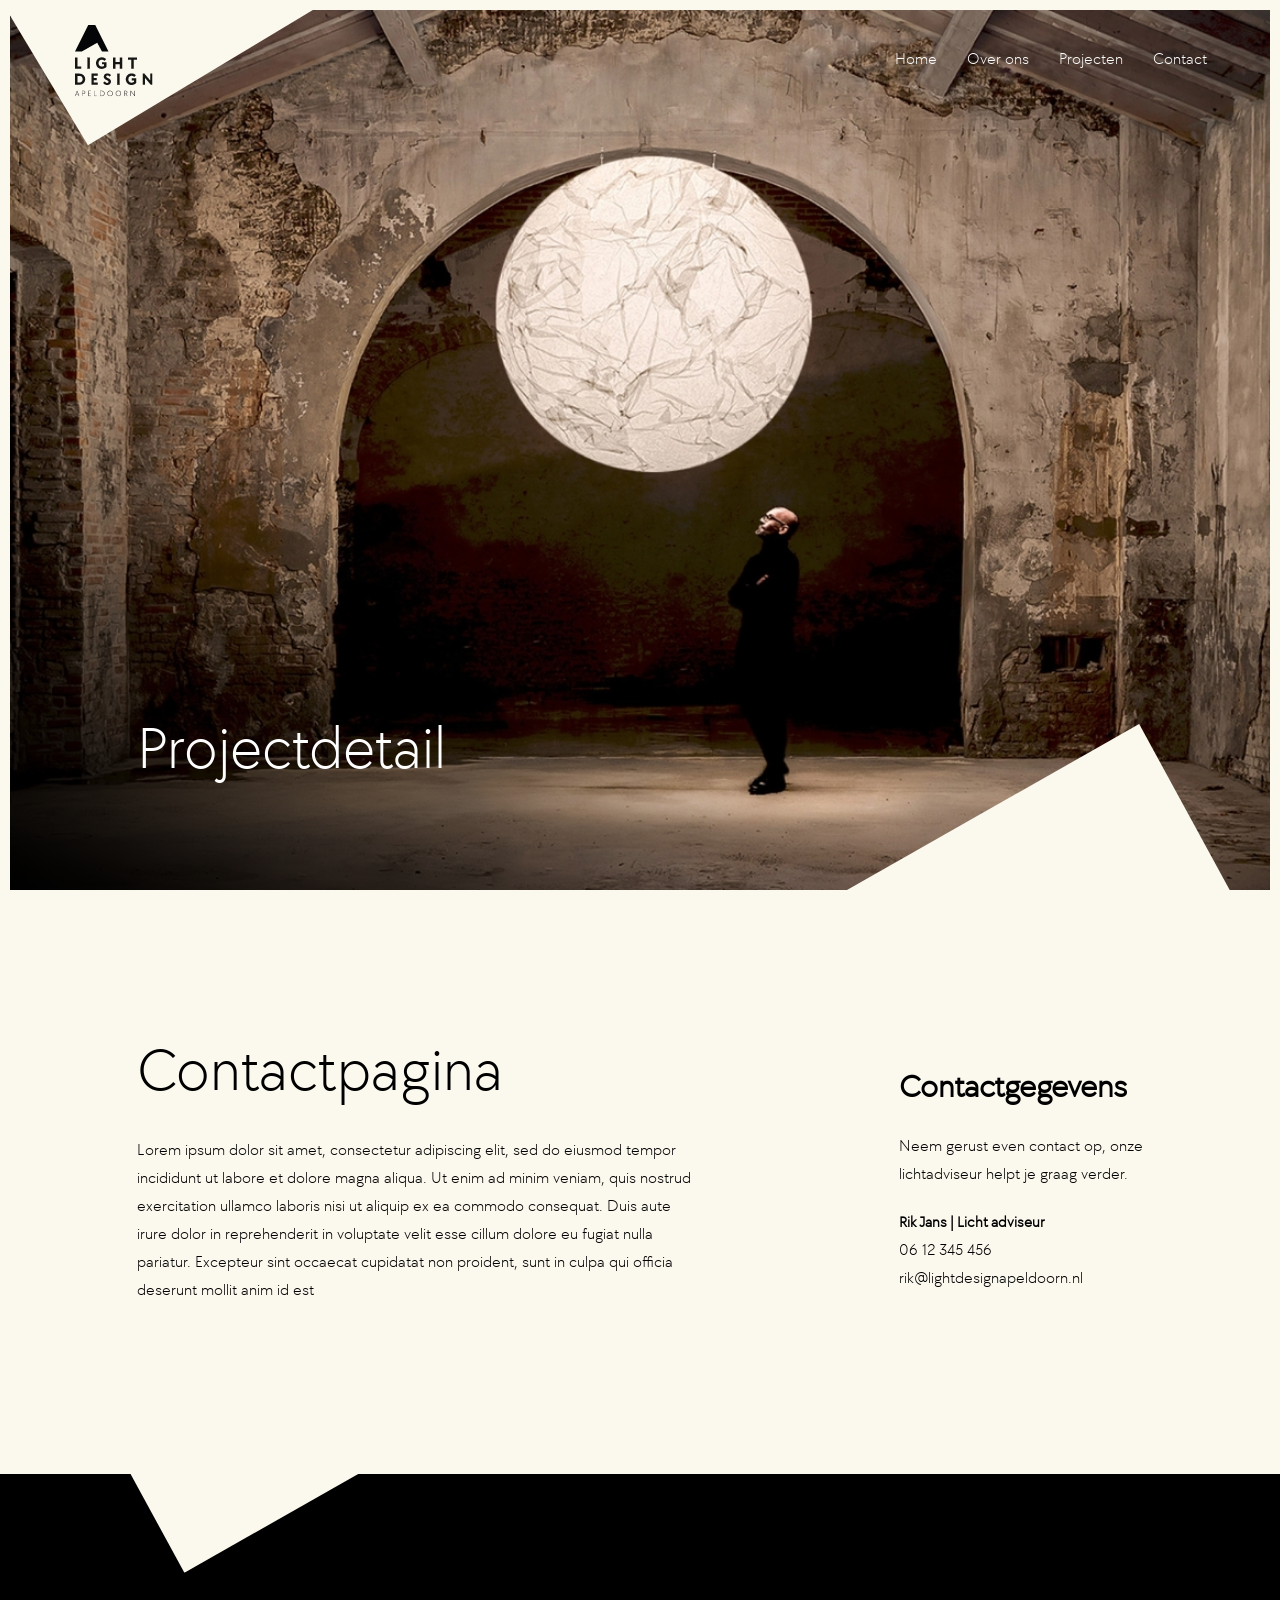
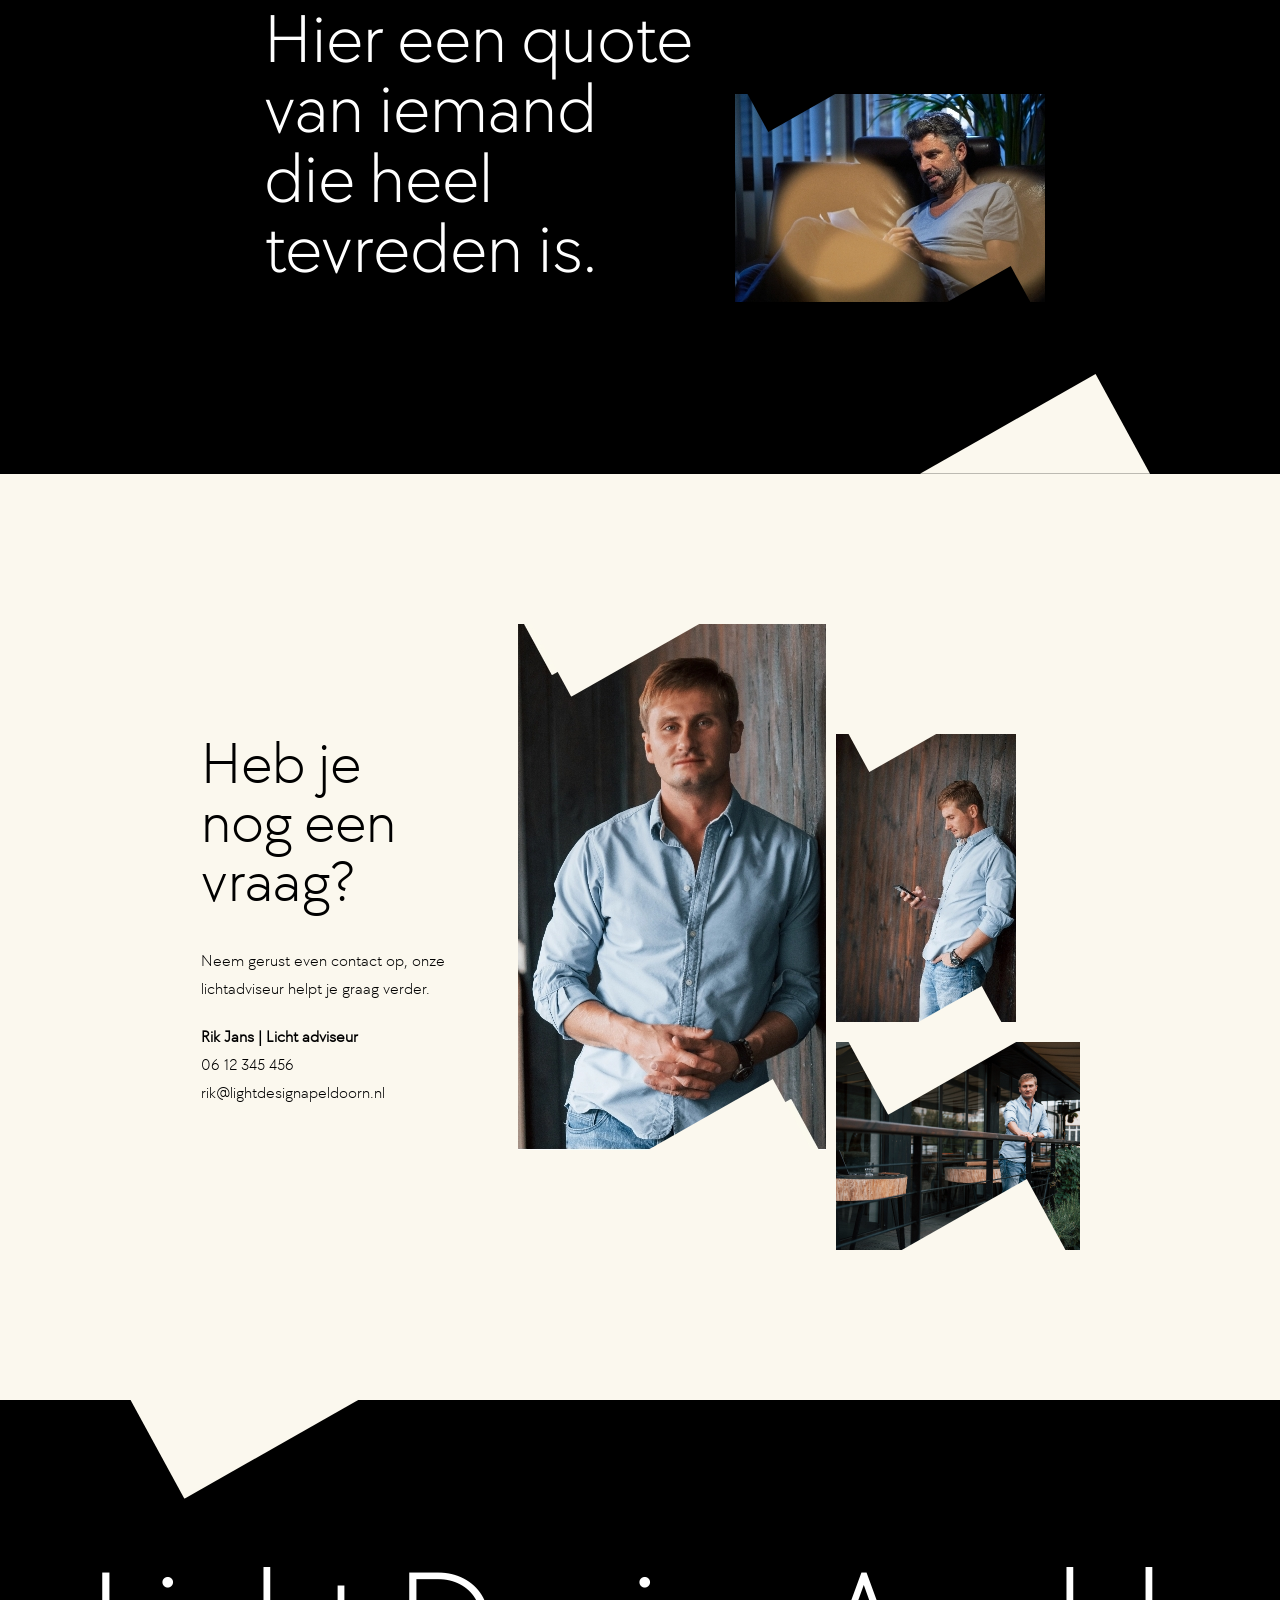
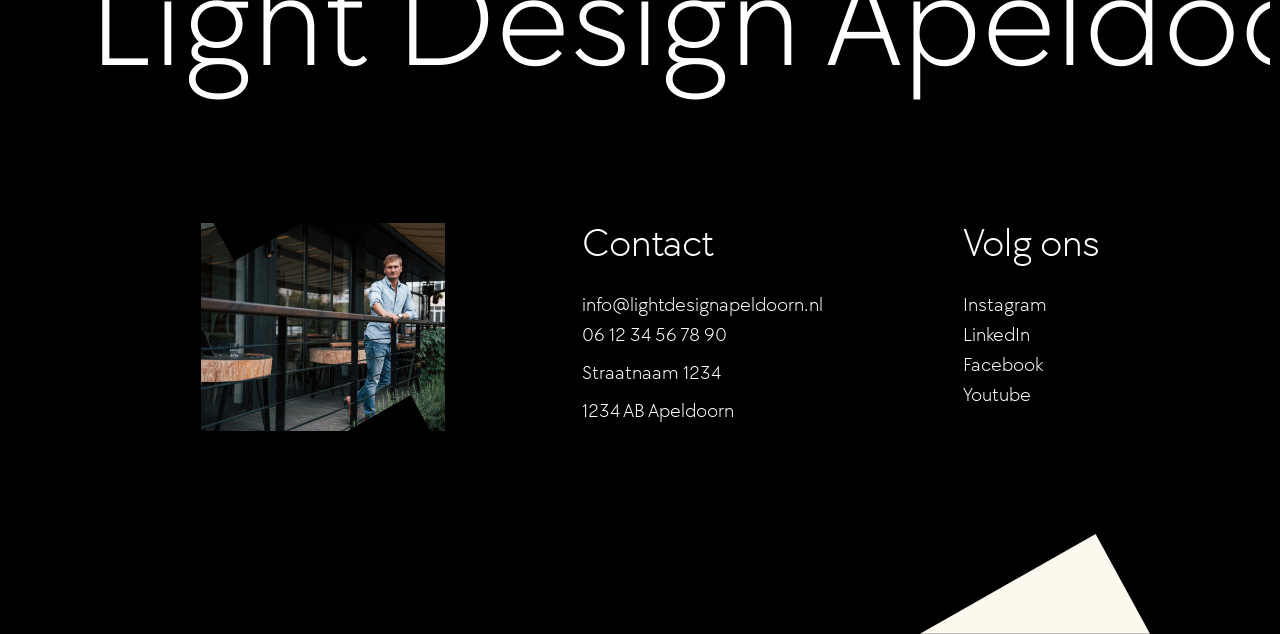
==== commit 66f509a5: "dinamic menu" ====
--- a/contact.html
+++ b/contact.html
@@ -8,6 +8,20 @@
     <title>Light Design</title>
   </head>
   <body>
+    
+    <header>
+      <div class="wrapper">
+        <a class="logo" href="index.html"><img src="images/logo.png" alt="image-logo"></a>
+        <nav class="main-menu">
+          <ul>
+            <li><a href="index.html">Home</a></li>
+            <li><a href="overview.html">Over ons</a></li>
+            <li><a href="projects.html">Projecten</a></li>
+            <li><a href="contact.html">Contact</a></li>
+          </ul>
+        </nav>  
+      </div>
+    </header>
     
     <section class="hero">
       <svg class="shape-bottom" xmlns="http://www.w3.org/2000/svg" width="413.691"    height="179.454" viewBox="0 0 413.691 179.454">
--- a/style.css
+++ b/style.css
@@ -5,4 +5,4 @@
 Description: Custom developed theme.
 Text Domain: starter-theme
 Version: 1
-*/@font-face{font-family:"bold";src:url(/fonts/TTChocolatesTrialBold.ttf)}@font-face{font-family:"light";src:url(/fonts/TTChocolatesTrialLight.ttf)}html{line-height:1.75rem;font-size:1rem;font-weight:400;font-family:light,sans-serif;-webkit-font-smoothing:antialiased;-webkit-tap-highlight-color:rgba(0,0,0,0);-moz-osx-font-smoothing:grayscale;-webkit-text-size-adjust:100%;box-sizing:border-box;scroll-behavior:smooth}*{margin:0;padding:0}body{min-height:100vh;color:#000;background-color:#fbf8ee}#site-container{position:relative;overflow:hidden}#content-container>section:first-child{margin-top:50px}@media(min-width: 60rem){#content-container>section:first-child{margin-top:118px}}.cover-image{position:relative;width:100%}.cover-image>img{display:block;width:100%;height:100%;position:absolute;left:0;top:0;object-fit:cover}.wrapper{position:relative;width:calc(100% - 20px);max-width:86.875rem;margin:0 auto;display:grid;grid-template-columns:repeat(12, 1fr);grid-gap:50px 10px;gap:50px 10px}@media(min-width: 48rem){.wrapper{display:grid;grid-template-columns:repeat(20, 1fr);grid-gap:50px 10px;gap:50px 10px}}.with-margin{margin:2rem 0}@media(min-width: 48rem){.with-margin{margin:3rem 0}}@media(min-width: 60rem){.with-margin{margin:4rem 0}}@media(min-width: 90rem){.with-margin{margin:8rem 0}}.with-padding{padding:52px 0}@media(min-width: 48rem){.with-padding{padding:51px 0}}@media(min-width: 60rem){.with-padding{padding:5.75rem 0}}h1,h2,h3,h4{font-family:light,sans-serif;line-height:1;color:#000}h2,h3,h4{margin-bottom:0.625rem}h1{font-size:2.25rem;margin-bottom:1.5625rem;line-height:1;color:#fff;font-weight:300}@media(min-width: 60rem){h1{font-size:3.75rem;margin-bottom:2.25rem}}h2{font-size:2rem;line-height:1;font-weight:400;margin-bottom:1.5625rem}@media(min-width: 48rem){h2{font-size:2.5rem}}@media(min-width: 60rem){h2{font-size:3.75rem;margin-bottom:2.25rem}}h3{font-size:1.5rem;margin-bottom:0.9375rem}h4{font-size:1.375rem}b,strong{font-weight:700}em{font-style:italic}p{margin-bottom:20px}.text-container{padding:60px 0;grid-column-start:1;display:grid;grid-template-columns:repeat(12, 1fr);grid-gap:50px 10px;gap:50px 10px;grid-column-end:span 12}@media(min-width: 48rem){.text-container{grid-column-end:span 20;display:grid;grid-template-columns:repeat(20, 1fr);grid-gap:0rem 10px;gap:0rem 10px}}.text-container h1,.text-container h2,.text-container h3,.text-container h4,.text-container h5,.text-container h6{grid-column-start:2;grid-column-end:span 12}@media(min-width: 48rem){.text-container h1,.text-container h2,.text-container h3,.text-container h4,.text-container h5,.text-container h6{grid-column-start:3;grid-column-end:span 11}}.text-container p,.text-container ul,.text-container ol,.text-container blockquote,.text-container .embed-container,.text-container .wp-caption{line-height:1.5rem;max-width:100%;margin:0 0.3125rem 1.25rem 0;grid-column-start:2;grid-column-end:span 11}@media(min-width: 48rem){.text-container p,.text-container ul,.text-container ol,.text-container blockquote,.text-container .embed-container,.text-container .wp-caption{grid-column-start:3;grid-column-end:span 9}}@media(min-width: 60rem){.text-container p:last-child,.text-container ul:last-child,.text-container ol:last-child,.text-container blockquote:last-child,.text-container .embed-container:last-child,.text-container .wp-caption:last-child{margin-bottom:0}}.text-container ul,.text-container ol{position:relative;list-style:none}.text-container ul li:not(.gfield),.text-container ol li:not(.gfield){padding-left:1.25em}.text-container ul li:not(.gfield)::before,.text-container ol li:not(.gfield)::before{position:absolute;text-indent:-1.25em}.text-container ul li:not(.gfield)::before{content:"•"}.text-container ol{counter-reset:ol-counter}.text-container ol li{counter-increment:ol-counter}.text-container ol li::before{content:counter(ol-counter) "."}.text-container a:not(.btn):hover{color:#000}.text-container p:has(img){max-width:100%;position:relative;height:350px;margin:40px 0 60px 0;grid-column-start:2;grid-column-end:span 11}@media(min-width: 48rem){.text-container p:has(img){height:558px;grid-column-start:6;grid-column-end:span 13}}.text-container p:has(img)>img{width:100%;height:100%;object-fit:cover}.text-container p:has(img)::before{content:"";position:absolute;top:0;width:167.18px;left:10px;height:68px;background:url("images/shape-bottom.svg") no-repeat 0 0;z-index:3;transform:scale(-1)}.text-container p:has(img)::after{content:"";position:absolute;bottom:0;right:10px;width:167.18px;height:68px;background:url("images/shape-bottom.svg") no-repeat 0 0;z-index:5}.text-container blockquote{padding-left:1em;font-size:1.4em;line-height:1.2;border-left:.1rem solid currentColor}.text-container .body-text-btn{grid-column-start:2;grid-column-end:span 5}@media(min-width: 48rem){.text-container .body-text-btn{grid-column-start:3;grid-column-end:span 3}}.btn{transition:padding .3s ease-in-out;position:relative;font-family:bold,sans-serif;font-size:1rem;display:inline-block;background-color:#ba5d01;color:#fff;padding:0.75rem 1.25rem 0.75rem 1.25rem;text-decoration:none;line-height:1;overflow:hidden;z-index:1}.btn::before{position:absolute;content:"";top:50%;right:5px;width:35px;height:19px;transform:translate(-50%, -50%)}.btn{transition:all .2s ease-in-out}.btn-brown{font-family:light,sans-serif;background-color:#cdb568;color:#000;transition:all .2s ease-in-out;border:1px solid #cdb568;padding:0.6875rem 1.1875rem 0.6875rem 1.1875rem}.btn-brown:hover{background-color:rgba(0,0,0,0)}form{position:relative;max-width:43.75rem}form input[type=text]{background:#fff;height:3.75rem;padding:1.25rem 1.875rem;border-radius:1.875rem}form input[type=text]::-webkit-input-placeholder{color:rgba(0,0,0,.6);font-weight:400}form input[type=text]:-moz-placeholder{color:rgba(0,0,0,.6);font-weight:400}form input[type=text]::-moz-placeholder{color:rgba(0,0,0,.6);font-weight:400}form input[type=text]:-ms-input-placeholder{color:rgba(0,0,0,.6);font-weight:400}form input[type=submit]{position:absolute;top:0;right:0;background:#000;height:3.75rem;border-radius:1.875rem;color:#fff;font-weight:800;padding:0 1.875rem;text-transform:uppercase}form input[type=submit]:hover{cursor:pointer}header{position:fixed;top:25px;left:0;height:60px;z-index:100;width:100%}.fixed header{background-color:red}.main-menu{margin-top:20px}@media(min-width: 48rem){.main-menu{grid-column-start:14;grid-column-end:span 8}}.main-menu ul{display:flex;gap:30px;align-items:center}.main-menu ul li{list-style:none}.main-menu ul li a{text-decoration:none;color:#fff;font-size:1rem}.logo{position:relative;display:inline-block;height:55px;width:60px;left:65px}.logo::before{content:"";position:absolute;top:-150px;left:-62px;width:400px;height:180px;z-index:-1;background-color:#fbf8ee;transform:rotate(-31deg)}.hero{overflow:hidden;position:relative;height:589px;margin:10px 10px 150px 10px}@media(min-width: 60rem){.hero{height:calc(100vh - 20px)}}.hero .wrapper{z-index:6;height:100%;align-items:end}@media(min-width: 48rem){.hero .wrapper{width:100%}}.hero .shape-bottom{bottom:-1px;position:absolute;right:25px;z-index:5;width:30vw;height:auto;max-width:414px}@media(min-width: 60rem){.hero .shape-bottom{right:40px}}.hero-image{position:absolute;height:100%;width:100%;z-index:3}.hero-image::before{content:"";position:absolute;top:0;left:0;width:100%;height:100%;z-index:4;background:#fff;background:linear-gradient(195deg, rgba(255, 255, 255, 0.0004376751) 50%, rgb(0, 0, 0) 100%)}@media(min-width: 60rem){.hero-image::before{background:linear-gradient(211deg, rgba(255, 255, 255, 0.0004376751) 65%, rgb(0, 0, 0) 100%)}}.hero-text{grid-column-start:2;grid-column-end:span 10;margin-bottom:38px}@media(min-width: 60rem){.hero-text{grid-column-start:3;grid-column-end:span 8;margin-bottom:76px}}.hero-text .arrow-right{position:relative;top:4px;right:0;padding-left:14px;width:35px;transition:right .3s ease-in-out}@media(min-width: 60rem){.hero-text .arrow-right{width:47px}}@media(min-width: 60rem){.hero-text .btn{padding-left:0;font-size:20px;background-color:rgba(0,0,0,0)}.hero-text .btn:hover .arrow-right{right:-20px;color:#ba5d01;z-index:-1}}.title-image{margin:92px 0px}.title-image .wrapper{align-items:end}.title-image .wrapper h2{font-size:46px;margin-bottom:40px;grid-column-start:2;grid-column-end:span 11}@media(min-width: 60rem){.title-image .wrapper h2{font-size:60px;margin-bottom:200px;grid-column-start:2;grid-column-end:span 5}}.title-image-image{height:440px;margin-left:1px;margin-bottom:40px;grid-column-start:3;grid-column-end:span 9}@media(min-width: 60rem){.title-image-image{height:732px;grid-column-start:7;grid-column-end:span 8}}.title-image-text-image{position:relative;bottom:-40px;grid-column-start:3;grid-column-end:span 9}@media(min-width: 60rem){.title-image-text-image{grid-column-start:16;grid-column-end:span 4}}.title-image-text-image-image{display:none}@media(min-width: 60rem){.title-image-text-image-image{position:relative;display:block;margin-top:60px;height:193.93px}.title-image-text-image-image .shape-top{top:-1px;position:absolute;left:25px;z-index:8;width:90px;height:auto;transform:scale(-1);max-width:414px}}@media(min-width: 60rem)and (min-width: 60rem){.title-image-text-image-image .shape-top{left:1vw}}@media(min-width: 60rem){.title-image-text-image-image .shape-bottom{bottom:-3px;position:absolute;right:25px;z-index:8;width:90px;height:auto;max-width:414px}}@media(min-width: 60rem)and (min-width: 60rem){.title-image-text-image-image .shape-bottom{right:1vw}}.overview-project{overflow:hidden;position:relative;height:589px;margin:10px 0px 150px 10px}@media(min-width: 60rem){.overview-project{margin:10px 10px 150px 10px;min-height:820px}}.overview-project .wrapper{width:100%;align-items:end;height:100%;z-index:4}.overview-project .shape-top{top:-1px;position:absolute;left:25px;z-index:8;width:30vw;height:auto;transform:scale(-1);max-width:414px}@media(min-width: 60rem){.overview-project .shape-top{left:135px}}.overview-project .shape-bottom{bottom:-5px;position:absolute;right:25px;z-index:8;width:30vw;height:auto;max-width:414px}@media(min-width: 60rem){.overview-project .shape-bottom{right:135px}}.overview-project-image{position:absolute;height:100%;width:100%;z-index:3}.overview-project-image::before{content:"";position:absolute;top:0;left:0;width:100%;height:100%;z-index:4;background:#fff;background:linear-gradient(195deg, rgba(255, 255, 255, 0.0004376751) 50%, rgb(0, 0, 0) 100%)}@media(min-width: 60rem){.overview-project-image::before{background:linear-gradient(211deg, rgba(255, 255, 255, 0.0004376751) 65%, rgb(0, 0, 0) 100%)}}.overview-project-text{grid-column-start:2;grid-column-end:span 10;margin-bottom:38px}@media(min-width: 60rem){.overview-project-text{grid-column-start:3;margin-bottom:76px}}.overview-project-text .arrow-right{position:relative;top:4px;right:0;padding-left:14px;width:35px;transition:right .3s ease-in-out}@media(min-width: 60rem){.overview-project-text .arrow-right{width:47px}}.overview-project-text h1{font-size:45px}@media(min-width: 60rem){.overview-project-text h1{font-size:70px}}.text-image{margin-bottom:150px;padding:130px 0}.text-image-background{position:relative;background-color:#000}.text-image-background .text-image-text h1{color:#fff}.text-image-background .text-image-image .shape-top path{fill:#000}.text-image-background .text-image-image .shape-bottom path{fill:#000}.text-image-background .shape-top{top:-1px;position:absolute;left:10px;z-index:8;width:118px;height:auto;transform:scale(-1)}@media(min-width: 60rem){.text-image-background .shape-top{width:230px;left:130px}}.text-image-background .shape-bottom{bottom:0px;position:absolute;right:10px;z-index:8;width:118px;height:auto}@media(min-width: 60rem){.text-image-background .shape-bottom{width:230px;right:130px}}.text-image-text{grid-column-start:2;grid-column-end:span 10}@media(min-width: 60rem){.text-image-text{grid-column-start:5;grid-column-end:span 7}}.text-image-text h1{color:#000;font-size:46px;margin-bottom:60px}@media(min-width: 60rem){.text-image-text h1{font-size:70px}}.text-image-image{position:relative;overflow:hidden;grid-column-start:3;grid-column-end:span 9;height:208px;max-width:310px}@media(min-width: 60rem){.text-image-image{grid-column-start:12;grid-column-end:span 6;margin:90px 0 0 26px}}.text-image-image .shape-top{top:-1px;position:absolute;left:25px;z-index:8;width:90px;height:auto;transform:scale(-1);max-width:414px}@media(min-width: 60rem){.text-image-image .shape-top{left:1vw}}.text-image-image .shape-bottom{bottom:-3px;position:absolute;right:25px;z-index:8;width:90px;height:auto;max-width:414px}@media(min-width: 60rem){.text-image-image .shape-bottom{right:1vw}}.overview-products{position:relative;background-color:#000;padding:100px 0}@media(min-width: 60rem){.overview-products{padding:150px 0}}.overview-products .wrapper h1{font-size:46px;grid-column-start:2}@media(min-width: 60rem){.overview-products .wrapper h1{font-size:70px;grid-column-start:9;grid-column-end:span 6;font-size:100px;margin-bottom:25px}}.overview-products .wrapper .btn-product{grid-column-start:2;grid-column-end:span 7}@media(min-width: 60rem){.overview-products .wrapper .btn-product{margin-top:-50px;grid-column-start:15;grid-column-end:span 5}}.overview-products .wrapper .btn-product .btn:hover{color:#cdb568}.overview-products .shape-top{top:-1px;position:absolute;left:10px;z-index:8;width:118px;height:auto;transform:scale(-1)}@media(min-width: 60rem){.overview-products .shape-top{width:230px;left:130px}}.overview-products .shape-bottom{bottom:-3px;position:absolute;right:10px;z-index:8;width:118px;height:auto}@media(min-width: 60rem){.overview-products .shape-bottom{width:230px;right:130px}}.overview-produc-item{height:482px;position:relative;overflow:hidden;grid-column-start:2;grid-column-end:span 10}@media(min-width: 48rem){.overview-produc-item{grid-column-end:span 9}.overview-produc-item:nth-child(3n+1){grid-column-start:2}.overview-produc-item:nth-child(3n+2){grid-column-start:12}}@media(min-width: 60rem){.overview-produc-item{grid-column-end:span 5}.overview-produc-item:nth-child(3n+1){grid-column-start:3;margin-top:-70px}.overview-produc-item:nth-child(3n+2){grid-column-start:9;margin-top:120px}.overview-produc-item:nth-child(3n+3){grid-column-start:15}}.overview-produc-item .shape-top{top:-1px;position:absolute;left:25px;z-index:8;width:170px;height:auto;transform:scale(-1);max-width:414px}.overview-produc-item .shape-top path{fill:#000}@media(min-width: 60rem){.overview-produc-item .shape-top{left:1vw}}.overview-produc-item .shape-bottom{bottom:-3px;position:absolute;right:25px;z-index:8;width:170px;height:auto;max-width:414px}.overview-produc-item .shape-bottom path{fill:#000}@media(min-width: 60rem){.overview-produc-item .shape-bottom{right:1vw}}.overview-product-item-image{position:absolute;top:0;left:0;width:100%;height:100%}.overview-product-item-text{position:absolute;width:100%;height:100%;display:flex;flex-direction:column;justify-content:end;z-index:4}.overview-product-item-text .btn{margin:30px;padding-left:0;padding-bottom:0;background-color:rgba(0,0,0,0)}.overview-product-item-text .btn span{display:inline-block;font-size:21px;padding-right:15px}.cta{margin-bottom:150px}.cta-content{grid-column-start:2;grid-column-end:span 8}@media(min-width: 60rem){.cta-content{margin-top:110px;grid-column-start:4;grid-column-end:span 4}}.cta-content h2{font-size:60px}@media(min-width: 60rem){.cta-content h2{font-size:59px}}.cta-content a{display:block;text-decoration:none;color:#000;transition:all .3s ease-in-out}.cta-content a:hover{color:#ba5d01}.cta-content h5{font-size:16px}.cta-image-big{overflow:hidden;height:350px;grid-column-start:2;grid-column-end:span 10}@media(min-width: 60rem){.cta-image-big{height:526px;grid-column-start:9;grid-column-end:span 5}}.cta-image-big .shape-top{top:-1px;position:absolute;left:25px;z-index:8;width:100px;height:auto;transform:scale(-1)}@media(min-width: 60rem){.cta-image-big .shape-top{left:1vw;width:170px}}.cta-image-big .shape-bottom{bottom:-3px;position:absolute;right:25px;z-index:8;width:100px;height:auto}@media(min-width: 60rem){.cta-image-big .shape-bottom{right:1vw;width:170px}}.cta-image-medium-small{display:none}@media(min-width: 60rem){.cta-image-medium-small{display:block;margin-top:110px;display:grid;grid-template-columns:repeat(4, 1fr);grid-gap:20px 10px;gap:20px 10px;grid-column-start:14;grid-column-end:span 4}}.cta-image-small{position:relative;overflow:hidden}@media(min-width: 60rem){.cta-image-small{height:288px;grid-column-start:1;grid-column-end:span 3}}.cta-image-small .shape-top{top:-1px;position:absolute;left:25px;z-index:8;width:90px;height:auto;transform:scale(-1)}@media(min-width: 60rem){.cta-image-small .shape-top{left:1vw}}.cta-image-small .shape-bottom{bottom:-3px;position:absolute;right:25px;z-index:8;width:90px;height:auto}@media(min-width: 60rem){.cta-image-small .shape-bottom{right:1vw}}.cta-image-medium{position:relative;overflow:hidden}@media(min-width: 60rem){.cta-image-medium{height:208px;grid-column-start:1;grid-column-end:span 4}}.cta-image-medium .shape-top{top:-1px;position:absolute;left:25px;z-index:8;width:170px;height:auto;transform:scale(-1);max-width:414px}@media(min-width: 60rem){.cta-image-medium .shape-top{left:1vw}}.cta-image-medium .shape-bottom{bottom:-3px;position:absolute;right:25px;z-index:8;width:170px;height:auto;max-width:414px}@media(min-width: 60rem){.cta-image-medium .shape-bottom{right:1vw}}.projectdetails{margin-bottom:150px}.projectdetails .wrapper{grid-template-rows:minmax(448px, 1fr)}.projectdetails-image-big{overflow:hidden;position:relative;height:730px;grid-column-start:1;grid-column-end:span 12}@media(min-width: 48rem){.projectdetails-image-big{grid-column-start:2;grid-column-end:span 8;grid-row-end:span 2}}.projectdetails-image-big .zoom-icon{position:absolute;width:32px;height:32px;z-index:10;bottom:5px;right:60px}@media(min-width: 60rem){.projectdetails-image-big .zoom-icon{right:3vw}}.projectdetails-image-big .shape-top{top:-1px;position:absolute;left:25px;z-index:8;width:170px;height:auto;transform:scale(-1);max-width:414px;right:25px}@media(min-width: 60rem){.projectdetails-image-big .shape-top{left:1vw}}.projectdetails-image-big .shape-bottom{bottom:-3px;position:absolute;right:25px;z-index:8;width:170px;height:auto;max-width:414px}@media(min-width: 60rem){.projectdetails-image-big .shape-bottom{right:1vw}}.start-11{grid-column-start:1}@media(min-width: 48rem){.start-11{grid-column-start:11}}.start-13{grid-column-start:1}@media(min-width: 48rem){.start-13{grid-column-start:13}}.projectdetails-image-medium{overflow:hidden;position:relative;height:445px;grid-column-end:span 12}@media(min-width: 48rem){.projectdetails-image-medium{grid-column-end:span 9}}.projectdetails-image-medium .zoom-icon{position:absolute;width:32px;height:32px;z-index:10;bottom:5px;right:60px}@media(min-width: 60rem){.projectdetails-image-medium .zoom-icon{right:3vw}}.projectdetails-image-medium .shape-top{top:-1px;position:absolute;left:25px;z-index:8;width:170px;height:auto;transform:scale(-1);max-width:414px}@media(min-width: 60rem){.projectdetails-image-medium .shape-top{left:1vw}}.projectdetails-image-medium .shape-bottom{bottom:-3px;position:absolute;right:25px;z-index:8;width:170px;height:auto;max-width:414px}@media(min-width: 60rem){.projectdetails-image-medium .shape-bottom{right:1vw}}.projectdetails-text{grid-column-end:span 9}.projectdetails-text-image{overflow:hidden;position:relative;grid-column-start:2;grid-column-end:span 4;grid-row-end:span 2;align-self:end}.projectdetails-text-image h2{margin-bottom:120px}.projectdetails-text-image-image{overflow:hidden;position:relative;height:250px}.projectdetails-text-image-image .zoom-icon{position:absolute;width:32px;height:32px;z-index:10;bottom:5px;right:60px}@media(min-width: 60rem){.projectdetails-text-image-image .zoom-icon{right:3vw}}.projectdetails-text-image-image .shape-top{top:-1px;position:absolute;left:25px;z-index:8;width:170px;height:auto;transform:scale(-1);max-width:414px}@media(min-width: 60rem){.projectdetails-text-image-image .shape-top{left:1vw}}.projectdetails-text-image-image .shape-bottom{bottom:-3px;position:absolute;right:25px;z-index:8;width:170px;height:auto;max-width:414px}@media(min-width: 60rem){.projectdetails-text-image-image .shape-bottom{right:1vw}}.contact{margin-bottom:150px}.contact-content{grid-column-start:2;grid-column-end:span 10}@media(min-width: 48rem){.contact-content{grid-column-start:3;grid-column-end:span 9}}.contact-sidebar{margin-top:30px;grid-column-start:2;grid-column-end:span 10}@media(min-width: 48rem){.contact-sidebar{grid-column-start:15;grid-column-end:span 4}}.contact-sidebar h3{margin-bottom:30px}@media(min-width: 48rem){.contact-sidebar h3{font-size:32px}}.contact-sidebar h5{font-size:15px}.contact-sidebar a{text-decoration:none;color:#000}.menu-is-open #content-container{position:fixed;width:100%;height:100vh;left:0;top:0}.header-menu-small{position:fixed;top:-100%;left:0;width:100%;transition:all .3s ease;z-index:8;opacity:0;min-height:100vh;background:#000}.header-menu-small .wrapper{padding-top:7.5rem}.header-menu-small .wrapper>ul{position:relative;width:100%;margin:0 auto}.header-menu-small .wrapper>ul ul.sub-menu li{margin-bottom:0}.header-menu-small .wrapper>ul ul.sub-menu li a{padding:0.625rem 1.25rem 1.25rem 1.875rem;font-size:1.25rem}.header-menu-small .wrapper>ul>li{margin-bottom:0.1875rem}.menu-is-open .header-menu-small{position:relative;top:0;opacity:1}.header-menu-small>ul{position:relative}.header-menu-small li{margin-bottom:0.1875rem}.header-menu-small a{font-family:bold,sans-serif;font-size:1.875rem;color:#fff;display:block;background:#181818;padding:1.25rem}.header-menu-large{display:none}@media(min-width: 60rem){.header-menu-large{display:flex;align-items:flex-start;padding-top:2.5rem}.header-menu-large li+li{margin-left:2rem}.header-menu-large li{position:relative}.header-menu-large li.current-menu-item:before{transition:all .4s ease-in-out;content:"";position:absolute;left:50%;top:-3.125rem;width:0.0625rem;height:1.875rem;background:#fff}.header-menu-large li.current-menu-item a{pointer-events:none}.header-menu-large li.menu-item-has-children:hover>ul{display:block}.fixed .header-menu-large li.current-menu-item:before{top:-2.5rem;background:#fff}.header-menu-large li a{font-family:bold,sans-serif;font-size:1.125rem;text-decoration:none;color:#fff}.header-menu-large li a:hover{text-decoration:underline}.fixed .header-menu-large li a{color:#fff}.fixed .header-menu-large{padding-top:1.25rem}.header-menu-large ul.sub-menu{display:none;position:absolute;top:2rem;left:0;background:#fff;min-width:9.375rem}.header-menu-large ul.sub-menu li{margin-left:0 !important;padding-bottom:0}.header-menu-large ul.sub-menu li a{color:#000;display:block;padding:0.75rem 0.625rem 0.5rem;font-size:1rem;border-radius:0;line-height:1.2}.header-menu-large ul.sub-menu li a:hover{background-color:rgba(0,0,0,.2);text-decoration:none}}.header-burger{position:absolute;top:1.875rem;transform:translateY(-50%);right:1.25rem;transition:transform .3s ease;transform-origin:center}@media(min-width: 60rem){.header-burger{display:none}}.menu-is-open .header-burger{transform:translateY(-50%) rotate(-90deg)}.header-burger-open{display:block;width:2.5rem;height:2.5rem}.menu-is-open .header-burger-open{display:none}.header-burger-close{display:none;width:2.5rem;height:2.5rem}.menu-is-open .header-burger-close{display:block}footer{position:relative;background-color:#000;padding:90px 0 150px 0}@media(min-width: 60rem){footer{padding:150px 0}}footer .shape-top{top:-1px;position:absolute;left:10px;z-index:8;width:118px;height:auto;transform:scale(-1)}@media(min-width: 60rem){footer .shape-top{width:230px;left:130px}}footer .shape-bottom{bottom:0px;position:absolute;right:10px;z-index:8;width:118px;height:auto}@media(min-width: 60rem){footer .shape-bottom{width:230px;right:130px}}footer .wrapper{display:grid;grid-template-columns:repeat(12, 1fr);grid-gap:0rem 10px;gap:0rem 10px;overflow:hidden}@media(min-width: 60rem){footer .wrapper{display:grid;grid-template-columns:repeat(20, 1fr);grid-gap:60px 10px;gap:60px 10px}}footer h1{position:relative;right:0px;font-size:11.2vw;margin-bottom:75px;text-wrap:nowrap;grid-column-start:2;grid-column-end:span 12}@media(min-width: 48rem){footer h1{font-size:10.8vw;right:-15px}}footer h3,footer p,footer a{color:#fff;text-decoration:none}footer h3{font-size:40px;font-weight:300;margin-bottom:27px}footer p{font-size:20px;margin-bottom:10px}footer a{font-size:20px}.footer-adress{margin-bottom:50px}.footer-content{grid-column-start:2;grid-column-end:span 11}@media(min-width: 60rem){.footer-content{grid-column-start:1;grid-column-end:span 20;display:grid;grid-template-columns:repeat(20, 1fr);grid-gap:0rem 10px;gap:0rem 10px}}.footer-image{position:relative;display:none;height:208px}@media(min-width: 60rem){.footer-image{display:block;grid-column-start:4;grid-column-end:span 4}}.footer-image .shape-top{top:-1px;position:absolute;left:25px;z-index:8;width:90px;height:auto;transform:scale(-1);max-width:414px}.footer-image .shape-top path{fill:#000}@media(min-width: 60rem){.footer-image .shape-top{left:1vw}}.footer-image .shape-bottom{bottom:-3px;position:absolute;right:25px;z-index:8;width:90px;height:auto;max-width:414px}.footer-image .shape-bottom path{fill:#000}@media(min-width: 60rem){.footer-image .shape-bottom{right:1vw}}@media(min-width: 60rem){.footer-adress{grid-column-start:10;grid-column-end:span 4}}@media(min-width: 60rem){.footer-social{grid-column-start:16;grid-column-end:span 3}}/*# sourceMappingURL=style.css.map */
+*/@font-face{font-family:"bold";src:url(/fonts/TTChocolatesTrialBold.ttf)}@font-face{font-family:"light";src:url(/fonts/TTChocolatesTrialLight.ttf)}html{line-height:1.75rem;font-size:1rem;font-weight:400;font-family:light,sans-serif;-webkit-font-smoothing:antialiased;-webkit-tap-highlight-color:rgba(0,0,0,0);-moz-osx-font-smoothing:grayscale;-webkit-text-size-adjust:100%;box-sizing:border-box;scroll-behavior:smooth}*{margin:0;padding:0}body{min-height:100vh;color:#000;background-color:#fbf8ee}#site-container{position:relative;overflow:hidden}#content-container>section:first-child{margin-top:50px}@media(min-width: 60rem){#content-container>section:first-child{margin-top:118px}}.cover-image{position:relative;width:100%}.cover-image>img{display:block;width:100%;height:100%;position:absolute;left:0;top:0;object-fit:cover}.wrapper{position:relative;width:calc(100% - 20px);max-width:86.875rem;margin:0 auto;display:grid;grid-template-columns:repeat(12, 1fr);grid-gap:50px 10px;gap:50px 10px}@media(min-width: 48rem){.wrapper{display:grid;grid-template-columns:repeat(20, 1fr);grid-gap:50px 10px;gap:50px 10px}}.with-margin{margin:2rem 0}@media(min-width: 48rem){.with-margin{margin:3rem 0}}@media(min-width: 60rem){.with-margin{margin:4rem 0}}@media(min-width: 90rem){.with-margin{margin:8rem 0}}.with-padding{padding:52px 0}@media(min-width: 48rem){.with-padding{padding:51px 0}}@media(min-width: 60rem){.with-padding{padding:5.75rem 0}}h1,h2,h3,h4{font-family:light,sans-serif;line-height:1;color:#000}h2,h3,h4{margin-bottom:0.625rem}h1{font-size:2.25rem;margin-bottom:1.5625rem;line-height:1;color:#fff;font-weight:300}@media(min-width: 60rem){h1{font-size:3.75rem;margin-bottom:2.25rem}}h2{font-size:2rem;line-height:1;font-weight:400;margin-bottom:1.5625rem}@media(min-width: 48rem){h2{font-size:2.5rem}}@media(min-width: 60rem){h2{font-size:3.75rem;margin-bottom:2.25rem}}h3{font-size:1.5rem;margin-bottom:0.9375rem}h4{font-size:1.375rem}b,strong{font-weight:700}em{font-style:italic}p{margin-bottom:20px}.text-container{padding:60px 0;grid-column-start:1;display:grid;grid-template-columns:repeat(12, 1fr);grid-gap:50px 10px;gap:50px 10px;grid-column-end:span 12}@media(min-width: 48rem){.text-container{grid-column-end:span 20;display:grid;grid-template-columns:repeat(20, 1fr);grid-gap:0rem 10px;gap:0rem 10px}}.text-container h1,.text-container h2,.text-container h3,.text-container h4,.text-container h5,.text-container h6{grid-column-start:2;grid-column-end:span 12}@media(min-width: 48rem){.text-container h1,.text-container h2,.text-container h3,.text-container h4,.text-container h5,.text-container h6{grid-column-start:3;grid-column-end:span 11}}.text-container p,.text-container ul,.text-container ol,.text-container blockquote,.text-container .embed-container,.text-container .wp-caption{line-height:1.5rem;max-width:100%;margin:0 0.3125rem 1.25rem 0;grid-column-start:2;grid-column-end:span 11}@media(min-width: 48rem){.text-container p,.text-container ul,.text-container ol,.text-container blockquote,.text-container .embed-container,.text-container .wp-caption{grid-column-start:3;grid-column-end:span 9}}@media(min-width: 60rem){.text-container p:last-child,.text-container ul:last-child,.text-container ol:last-child,.text-container blockquote:last-child,.text-container .embed-container:last-child,.text-container .wp-caption:last-child{margin-bottom:0}}.text-container ul,.text-container ol{position:relative;list-style:none}.text-container ul li:not(.gfield),.text-container ol li:not(.gfield){padding-left:1.25em}.text-container ul li:not(.gfield)::before,.text-container ol li:not(.gfield)::before{position:absolute;text-indent:-1.25em}.text-container ul li:not(.gfield)::before{content:"•"}.text-container ol{counter-reset:ol-counter}.text-container ol li{counter-increment:ol-counter}.text-container ol li::before{content:counter(ol-counter) "."}.text-container a:not(.btn):hover{color:#000}.text-container p:has(img){max-width:100%;position:relative;height:350px;margin:40px 0 60px 0;grid-column-start:2;grid-column-end:span 11}@media(min-width: 48rem){.text-container p:has(img){height:558px;grid-column-start:6;grid-column-end:span 13}}.text-container p:has(img)>img{width:100%;height:100%;object-fit:cover}.text-container p:has(img)::before{content:"";position:absolute;top:0;width:167.18px;left:10px;height:68px;background:url("images/shape-bottom.svg") no-repeat 0 0;z-index:3;transform:scale(-1)}.text-container p:has(img)::after{content:"";position:absolute;bottom:0;right:10px;width:167.18px;height:68px;background:url("images/shape-bottom.svg") no-repeat 0 0;z-index:5}.text-container blockquote{padding-left:1em;font-size:1.4em;line-height:1.2;border-left:.1rem solid currentColor}.text-container .body-text-btn{grid-column-start:2;grid-column-end:span 5}@media(min-width: 48rem){.text-container .body-text-btn{grid-column-start:3;grid-column-end:span 3}}.btn{transition:padding .3s ease-in-out;position:relative;font-family:bold,sans-serif;font-size:1rem;display:inline-block;background-color:#ba5d01;color:#fff;padding:0.75rem 1.25rem 0.75rem 1.25rem;text-decoration:none;line-height:1;overflow:hidden;z-index:1}.btn::before{position:absolute;content:"";top:50%;right:5px;width:35px;height:19px;transform:translate(-50%, -50%)}.btn{transition:all .2s ease-in-out}.btn-brown{font-family:light,sans-serif;background-color:#cdb568;color:#000;transition:all .2s ease-in-out;border:1px solid #cdb568;padding:0.6875rem 1.1875rem 0.6875rem 1.1875rem}.btn-brown:hover{background-color:rgba(0,0,0,0)}form{position:relative;max-width:43.75rem}form input[type=text]{background:#fff;height:3.75rem;padding:1.25rem 1.875rem;border-radius:1.875rem}form input[type=text]::-webkit-input-placeholder{color:rgba(0,0,0,.6);font-weight:400}form input[type=text]:-moz-placeholder{color:rgba(0,0,0,.6);font-weight:400}form input[type=text]::-moz-placeholder{color:rgba(0,0,0,.6);font-weight:400}form input[type=text]:-ms-input-placeholder{color:rgba(0,0,0,.6);font-weight:400}form input[type=submit]{position:absolute;top:0;right:0;background:#000;height:3.75rem;border-radius:1.875rem;color:#fff;font-weight:800;padding:0 1.875rem;text-transform:uppercase}form input[type=submit]:hover{cursor:pointer}header{position:fixed;top:25px;left:0;height:60px;z-index:100;width:100%}.main-menu{margin-top:20px}@media(min-width: 48rem){.main-menu{grid-column-start:10;grid-column-end:span 10;justify-self:end}}.main-menu ul{display:flex;gap:30px;align-items:center}.main-menu ul li{list-style:none}.main-menu ul li a{text-decoration:none;color:#fff;font-size:1rem}.logo{position:relative;display:inline-block;height:55px;width:60px;left:65px}.logo::before{content:"";position:absolute;top:-150px;left:-62px;width:400px;height:180px;z-index:-1;background-color:#fbf8ee;transform:rotate(-31deg)}.hero{overflow:hidden;position:relative;height:589px;margin:10px 10px 150px 10px}@media(min-width: 60rem){.hero{height:calc(100vh - 20px)}}.hero .wrapper{z-index:6;height:100%;align-items:end}@media(min-width: 48rem){.hero .wrapper{width:100%}}.hero .shape-bottom{bottom:-1px;position:absolute;right:25px;z-index:5;width:30vw;height:auto;max-width:414px}@media(min-width: 60rem){.hero .shape-bottom{right:40px}}.hero-image{position:absolute;height:100%;width:100%;z-index:3}.hero-image::before{content:"";position:absolute;top:0;left:0;width:100%;height:100%;z-index:4;background:#fff;background:linear-gradient(195deg, rgba(255, 255, 255, 0.0004376751) 50%, rgb(0, 0, 0) 100%)}@media(min-width: 60rem){.hero-image::before{background:linear-gradient(211deg, rgba(255, 255, 255, 0.0004376751) 65%, rgb(0, 0, 0) 100%)}}.hero-text{grid-column-start:2;grid-column-end:span 10;margin-bottom:38px}@media(min-width: 60rem){.hero-text{grid-column-start:3;grid-column-end:span 8;margin-bottom:76px}}.hero-text .arrow-right{position:relative;top:4px;right:0;padding-left:14px;width:35px;transition:right .3s ease-in-out}@media(min-width: 60rem){.hero-text .arrow-right{width:47px}}@media(min-width: 60rem){.hero-text .btn{padding-left:0;font-size:20px;background-color:rgba(0,0,0,0)}.hero-text .btn:hover .arrow-right{right:-20px;color:#ba5d01;z-index:-1}}.title-image{margin:92px 0px}.title-image .wrapper{align-items:end}.title-image .wrapper h2{font-size:46px;margin-bottom:40px;grid-column-start:2;grid-column-end:span 11}@media(min-width: 60rem){.title-image .wrapper h2{font-size:60px;margin-bottom:200px;grid-column-start:2;grid-column-end:span 5}}.title-image-image{height:440px;margin-left:1px;margin-bottom:40px;grid-column-start:3;grid-column-end:span 9}@media(min-width: 60rem){.title-image-image{height:732px;grid-column-start:7;grid-column-end:span 8}}.title-image-text-image{position:relative;bottom:-40px;grid-column-start:3;grid-column-end:span 9}@media(min-width: 60rem){.title-image-text-image{grid-column-start:16;grid-column-end:span 4}}.title-image-text-image-image{display:none}@media(min-width: 60rem){.title-image-text-image-image{position:relative;display:block;margin-top:60px;height:193.93px}.title-image-text-image-image .shape-top{top:-1px;position:absolute;left:25px;z-index:8;width:90px;height:auto;transform:scale(-1);max-width:414px}}@media(min-width: 60rem)and (min-width: 60rem){.title-image-text-image-image .shape-top{left:1vw}}@media(min-width: 60rem){.title-image-text-image-image .shape-bottom{bottom:-3px;position:absolute;right:25px;z-index:8;width:90px;height:auto;max-width:414px}}@media(min-width: 60rem)and (min-width: 60rem){.title-image-text-image-image .shape-bottom{right:1vw}}.overview-project{overflow:hidden;position:relative;height:589px;margin:10px 0px 150px 10px}@media(min-width: 60rem){.overview-project{margin:10px 10px 150px 10px;min-height:820px}}.overview-project .wrapper{width:100%;align-items:end;height:100%;z-index:4}.overview-project .shape-top{top:-1px;position:absolute;left:25px;z-index:8;width:30vw;height:auto;transform:scale(-1);max-width:414px}@media(min-width: 60rem){.overview-project .shape-top{left:135px}}.overview-project .shape-bottom{bottom:-5px;position:absolute;right:25px;z-index:8;width:30vw;height:auto;max-width:414px}@media(min-width: 60rem){.overview-project .shape-bottom{right:135px}}.overview-project-image{position:absolute;height:100%;width:100%;z-index:3}.overview-project-image::before{content:"";position:absolute;top:0;left:0;width:100%;height:100%;z-index:4;background:#fff;background:linear-gradient(195deg, rgba(255, 255, 255, 0.0004376751) 50%, rgb(0, 0, 0) 100%)}@media(min-width: 60rem){.overview-project-image::before{background:linear-gradient(211deg, rgba(255, 255, 255, 0.0004376751) 65%, rgb(0, 0, 0) 100%)}}.overview-project-text{grid-column-start:2;grid-column-end:span 10;margin-bottom:38px}@media(min-width: 60rem){.overview-project-text{grid-column-start:3;margin-bottom:76px}}.overview-project-text .arrow-right{position:relative;top:4px;right:0;padding-left:14px;width:35px;transition:right .3s ease-in-out}@media(min-width: 60rem){.overview-project-text .arrow-right{width:47px}}.overview-project-text h1{font-size:45px}@media(min-width: 60rem){.overview-project-text h1{font-size:70px}}.text-image{margin-bottom:150px;padding:130px 0}.text-image-background{position:relative;background-color:#000}.text-image-background .text-image-text h1{color:#fff}.text-image-background .text-image-image .shape-top path{fill:#000}.text-image-background .text-image-image .shape-bottom path{fill:#000}.text-image-background .shape-top{top:-1px;position:absolute;left:10px;z-index:8;width:118px;height:auto;transform:scale(-1)}@media(min-width: 60rem){.text-image-background .shape-top{width:230px;left:130px}}.text-image-background .shape-bottom{bottom:0px;position:absolute;right:10px;z-index:8;width:118px;height:auto}@media(min-width: 60rem){.text-image-background .shape-bottom{width:230px;right:130px}}.text-image-text{grid-column-start:2;grid-column-end:span 10}@media(min-width: 60rem){.text-image-text{grid-column-start:5;grid-column-end:span 7}}.text-image-text h1{color:#000;font-size:46px;margin-bottom:60px}@media(min-width: 60rem){.text-image-text h1{font-size:70px}}.text-image-image{position:relative;overflow:hidden;grid-column-start:3;grid-column-end:span 9;height:208px;max-width:310px}@media(min-width: 60rem){.text-image-image{grid-column-start:12;grid-column-end:span 6;margin:90px 0 0 26px}}.text-image-image .shape-top{top:-1px;position:absolute;left:25px;z-index:8;width:90px;height:auto;transform:scale(-1);max-width:414px}@media(min-width: 60rem){.text-image-image .shape-top{left:1vw}}.text-image-image .shape-bottom{bottom:-3px;position:absolute;right:25px;z-index:8;width:90px;height:auto;max-width:414px}@media(min-width: 60rem){.text-image-image .shape-bottom{right:1vw}}.overview-products{position:relative;background-color:#000;padding:100px 0}@media(min-width: 60rem){.overview-products{padding:150px 0}}.overview-products .wrapper h1{font-size:46px;grid-column-start:2}@media(min-width: 60rem){.overview-products .wrapper h1{font-size:70px;grid-column-start:9;grid-column-end:span 6;font-size:100px;margin-bottom:25px}}.overview-products .wrapper .btn-product{grid-column-start:2;grid-column-end:span 7}@media(min-width: 60rem){.overview-products .wrapper .btn-product{margin-top:-50px;grid-column-start:15;grid-column-end:span 5}}.overview-products .wrapper .btn-product .btn:hover{color:#cdb568}.overview-products .shape-top{top:-1px;position:absolute;left:10px;z-index:8;width:118px;height:auto;transform:scale(-1)}@media(min-width: 60rem){.overview-products .shape-top{width:230px;left:130px}}.overview-products .shape-bottom{bottom:-3px;position:absolute;right:10px;z-index:8;width:118px;height:auto}@media(min-width: 60rem){.overview-products .shape-bottom{width:230px;right:130px}}.overview-produc-item{height:482px;position:relative;overflow:hidden;grid-column-start:2;grid-column-end:span 10}@media(min-width: 48rem){.overview-produc-item{grid-column-end:span 9}.overview-produc-item:nth-child(3n+1){grid-column-start:2}.overview-produc-item:nth-child(3n+2){grid-column-start:12}}@media(min-width: 60rem){.overview-produc-item{grid-column-end:span 5}.overview-produc-item:nth-child(3n+1){grid-column-start:3;margin-top:-70px}.overview-produc-item:nth-child(3n+2){grid-column-start:9;margin-top:120px}.overview-produc-item:nth-child(3n+3){grid-column-start:15}}.overview-produc-item .shape-top{top:-1px;position:absolute;left:25px;z-index:8;width:170px;height:auto;transform:scale(-1);max-width:414px}.overview-produc-item .shape-top path{fill:#000}@media(min-width: 60rem){.overview-produc-item .shape-top{left:1vw}}.overview-produc-item .shape-bottom{bottom:-3px;position:absolute;right:25px;z-index:8;width:170px;height:auto;max-width:414px}.overview-produc-item .shape-bottom path{fill:#000}@media(min-width: 60rem){.overview-produc-item .shape-bottom{right:1vw}}.overview-product-item-image{position:absolute;top:0;left:0;width:100%;height:100%}.overview-product-item-text{position:absolute;width:100%;height:100%;display:flex;flex-direction:column;justify-content:end;z-index:4}.overview-product-item-text .btn{margin:30px;padding-left:0;padding-bottom:0;background-color:rgba(0,0,0,0)}.overview-product-item-text .btn span{display:inline-block;font-size:21px;padding-right:15px}.cta{margin-bottom:150px}.cta-content{grid-column-start:2;grid-column-end:span 8}@media(min-width: 60rem){.cta-content{margin-top:110px;grid-column-start:4;grid-column-end:span 4}}.cta-content h2{font-size:60px}@media(min-width: 60rem){.cta-content h2{font-size:59px}}.cta-content a{display:block;text-decoration:none;color:#000;transition:all .3s ease-in-out}.cta-content a:hover{color:#ba5d01}.cta-content h5{font-size:16px}.cta-image-big{overflow:hidden;height:350px;grid-column-start:2;grid-column-end:span 10}@media(min-width: 60rem){.cta-image-big{height:526px;grid-column-start:9;grid-column-end:span 5}}.cta-image-big .shape-top{top:-1px;position:absolute;left:25px;z-index:8;width:100px;height:auto;transform:scale(-1)}@media(min-width: 60rem){.cta-image-big .shape-top{left:1vw;width:170px}}.cta-image-big .shape-bottom{bottom:-3px;position:absolute;right:25px;z-index:8;width:100px;height:auto}@media(min-width: 60rem){.cta-image-big .shape-bottom{right:1vw;width:170px}}.cta-image-medium-small{display:none}@media(min-width: 60rem){.cta-image-medium-small{display:block;margin-top:110px;display:grid;grid-template-columns:repeat(4, 1fr);grid-gap:20px 10px;gap:20px 10px;grid-column-start:14;grid-column-end:span 4}}.cta-image-small{position:relative;overflow:hidden}@media(min-width: 60rem){.cta-image-small{height:288px;grid-column-start:1;grid-column-end:span 3}}.cta-image-small .shape-top{top:-1px;position:absolute;left:25px;z-index:8;width:90px;height:auto;transform:scale(-1)}@media(min-width: 60rem){.cta-image-small .shape-top{left:1vw}}.cta-image-small .shape-bottom{bottom:-3px;position:absolute;right:25px;z-index:8;width:90px;height:auto}@media(min-width: 60rem){.cta-image-small .shape-bottom{right:1vw}}.cta-image-medium{position:relative;overflow:hidden}@media(min-width: 60rem){.cta-image-medium{height:208px;grid-column-start:1;grid-column-end:span 4}}.cta-image-medium .shape-top{top:-1px;position:absolute;left:25px;z-index:8;width:170px;height:auto;transform:scale(-1);max-width:414px}@media(min-width: 60rem){.cta-image-medium .shape-top{left:1vw}}.cta-image-medium .shape-bottom{bottom:-3px;position:absolute;right:25px;z-index:8;width:170px;height:auto;max-width:414px}@media(min-width: 60rem){.cta-image-medium .shape-bottom{right:1vw}}.projectdetails{margin-bottom:150px}.projectdetails .wrapper{grid-template-rows:minmax(448px, 1fr)}.projectdetails-image-big{overflow:hidden;position:relative;height:730px;grid-column-start:1;grid-column-end:span 12}@media(min-width: 48rem){.projectdetails-image-big{grid-column-start:2;grid-column-end:span 8;grid-row-end:span 2}}.projectdetails-image-big .zoom-icon{position:absolute;width:32px;height:32px;z-index:10;bottom:5px;right:60px}@media(min-width: 60rem){.projectdetails-image-big .zoom-icon{right:3vw}}.projectdetails-image-big .shape-top{top:-1px;position:absolute;left:25px;z-index:8;width:170px;height:auto;transform:scale(-1);max-width:414px;right:25px}@media(min-width: 60rem){.projectdetails-image-big .shape-top{left:1vw}}.projectdetails-image-big .shape-bottom{bottom:-3px;position:absolute;right:25px;z-index:8;width:170px;height:auto;max-width:414px}@media(min-width: 60rem){.projectdetails-image-big .shape-bottom{right:1vw}}.start-11{grid-column-start:1}@media(min-width: 48rem){.start-11{grid-column-start:11}}.start-13{grid-column-start:1}@media(min-width: 48rem){.start-13{grid-column-start:13}}.projectdetails-image-medium{overflow:hidden;position:relative;height:445px;grid-column-end:span 12}@media(min-width: 48rem){.projectdetails-image-medium{grid-column-end:span 9}}.projectdetails-image-medium .zoom-icon{position:absolute;width:32px;height:32px;z-index:10;bottom:5px;right:60px}@media(min-width: 60rem){.projectdetails-image-medium .zoom-icon{right:3vw}}.projectdetails-image-medium .shape-top{top:-1px;position:absolute;left:25px;z-index:8;width:170px;height:auto;transform:scale(-1);max-width:414px}@media(min-width: 60rem){.projectdetails-image-medium .shape-top{left:1vw}}.projectdetails-image-medium .shape-bottom{bottom:-3px;position:absolute;right:25px;z-index:8;width:170px;height:auto;max-width:414px}@media(min-width: 60rem){.projectdetails-image-medium .shape-bottom{right:1vw}}.projectdetails-text{grid-column-end:span 9}.projectdetails-text-image{overflow:hidden;position:relative;grid-column-start:2;grid-column-end:span 4;grid-row-end:span 2;align-self:end}.projectdetails-text-image h2{margin-bottom:120px}.projectdetails-text-image-image{overflow:hidden;position:relative;height:250px}.projectdetails-text-image-image .zoom-icon{position:absolute;width:32px;height:32px;z-index:10;bottom:5px;right:60px}@media(min-width: 60rem){.projectdetails-text-image-image .zoom-icon{right:3vw}}.projectdetails-text-image-image .shape-top{top:-1px;position:absolute;left:25px;z-index:8;width:170px;height:auto;transform:scale(-1);max-width:414px}@media(min-width: 60rem){.projectdetails-text-image-image .shape-top{left:1vw}}.projectdetails-text-image-image .shape-bottom{bottom:-3px;position:absolute;right:25px;z-index:8;width:170px;height:auto;max-width:414px}@media(min-width: 60rem){.projectdetails-text-image-image .shape-bottom{right:1vw}}.contact{margin-bottom:150px}.contact-content{grid-column-start:2;grid-column-end:span 10}@media(min-width: 48rem){.contact-content{grid-column-start:3;grid-column-end:span 9}}.contact-sidebar{margin-top:30px;grid-column-start:2;grid-column-end:span 10}@media(min-width: 48rem){.contact-sidebar{grid-column-start:15;grid-column-end:span 4}}.contact-sidebar h3{margin-bottom:30px}@media(min-width: 48rem){.contact-sidebar h3{font-size:32px}}.contact-sidebar h5{font-size:15px}.contact-sidebar a{text-decoration:none;color:#000}.menu-is-open #content-container{position:fixed;width:100%;height:100vh;left:0;top:0}.header-menu-small{position:fixed;top:-100%;left:0;width:100%;transition:all .3s ease;z-index:8;opacity:0;min-height:100vh;background:#000}.header-menu-small .wrapper{padding-top:7.5rem}.header-menu-small .wrapper>ul{position:relative;width:100%;margin:0 auto}.header-menu-small .wrapper>ul ul.sub-menu li{margin-bottom:0}.header-menu-small .wrapper>ul ul.sub-menu li a{padding:0.625rem 1.25rem 1.25rem 1.875rem;font-size:1.25rem}.header-menu-small .wrapper>ul>li{margin-bottom:0.1875rem}.menu-is-open .header-menu-small{position:relative;top:0;opacity:1}.header-menu-small>ul{position:relative}.header-menu-small li{margin-bottom:0.1875rem}.header-menu-small a{font-family:bold,sans-serif;font-size:1.875rem;color:#fff;display:block;background:#181818;padding:1.25rem}.header-menu-large{display:none}@media(min-width: 60rem){.header-menu-large{display:flex;align-items:flex-start;padding-top:2.5rem}.header-menu-large li+li{margin-left:2rem}.header-menu-large li{position:relative}.header-menu-large li.current-menu-item:before{transition:all .4s ease-in-out;content:"";position:absolute;left:50%;top:-3.125rem;width:0.0625rem;height:1.875rem;background:#fff}.header-menu-large li.current-menu-item a{pointer-events:none}.header-menu-large li.menu-item-has-children:hover>ul{display:block}.fixed .header-menu-large li.current-menu-item:before{top:-2.5rem;background:#fff}.header-menu-large li a{font-family:bold,sans-serif;font-size:1.125rem;text-decoration:none;color:#fff}.header-menu-large li a:hover{text-decoration:underline}.fixed .header-menu-large li a{color:#fff}.fixed .header-menu-large{padding-top:1.25rem}.header-menu-large ul.sub-menu{display:none;position:absolute;top:2rem;left:0;background:#fff;min-width:9.375rem}.header-menu-large ul.sub-menu li{margin-left:0 !important;padding-bottom:0}.header-menu-large ul.sub-menu li a{color:#000;display:block;padding:0.75rem 0.625rem 0.5rem;font-size:1rem;border-radius:0;line-height:1.2}.header-menu-large ul.sub-menu li a:hover{background-color:rgba(0,0,0,.2);text-decoration:none}}.header-burger{position:absolute;top:1.875rem;transform:translateY(-50%);right:1.25rem;transition:transform .3s ease;transform-origin:center}@media(min-width: 60rem){.header-burger{display:none}}.menu-is-open .header-burger{transform:translateY(-50%) rotate(-90deg)}.header-burger-open{display:block;width:2.5rem;height:2.5rem}.menu-is-open .header-burger-open{display:none}.header-burger-close{display:none;width:2.5rem;height:2.5rem}.menu-is-open .header-burger-close{display:block}footer{position:relative;background-color:#000;padding:90px 0 150px 0}@media(min-width: 60rem){footer{padding:150px 0}}footer .shape-top{top:-1px;position:absolute;left:10px;z-index:8;width:118px;height:auto;transform:scale(-1)}@media(min-width: 60rem){footer .shape-top{width:230px;left:130px}}footer .shape-bottom{bottom:0px;position:absolute;right:10px;z-index:8;width:118px;height:auto}@media(min-width: 60rem){footer .shape-bottom{width:230px;right:130px}}footer .wrapper{display:grid;grid-template-columns:repeat(12, 1fr);grid-gap:0rem 10px;gap:0rem 10px;overflow:hidden}@media(min-width: 60rem){footer .wrapper{display:grid;grid-template-columns:repeat(20, 1fr);grid-gap:60px 10px;gap:60px 10px}}footer h1{position:relative;right:0px;font-size:11.2vw;margin-bottom:75px;text-wrap:nowrap;grid-column-start:2;grid-column-end:span 12}@media(min-width: 48rem){footer h1{font-size:10.8vw;right:-15px}}footer h3,footer p,footer a{color:#fff;text-decoration:none}footer h3{font-size:40px;font-weight:300;margin-bottom:27px}footer p{font-size:20px;margin-bottom:10px}footer a{font-size:20px}.footer-adress{margin-bottom:50px}.footer-content{grid-column-start:2;grid-column-end:span 11}@media(min-width: 60rem){.footer-content{grid-column-start:1;grid-column-end:span 20;display:grid;grid-template-columns:repeat(20, 1fr);grid-gap:0rem 10px;gap:0rem 10px}}.footer-image{position:relative;display:none;height:208px}@media(min-width: 60rem){.footer-image{display:block;grid-column-start:4;grid-column-end:span 4}}.footer-image .shape-top{top:-1px;position:absolute;left:25px;z-index:8;width:90px;height:auto;transform:scale(-1);max-width:414px}.footer-image .shape-top path{fill:#000}@media(min-width: 60rem){.footer-image .shape-top{left:1vw}}.footer-image .shape-bottom{bottom:-3px;position:absolute;right:25px;z-index:8;width:90px;height:auto;max-width:414px}.footer-image .shape-bottom path{fill:#000}@media(min-width: 60rem){.footer-image .shape-bottom{right:1vw}}@media(min-width: 60rem){.footer-adress{grid-column-start:10;grid-column-end:span 4}}@media(min-width: 60rem){.footer-social{grid-column-start:16;grid-column-end:span 3}}/*# sourceMappingURL=style.css.map */
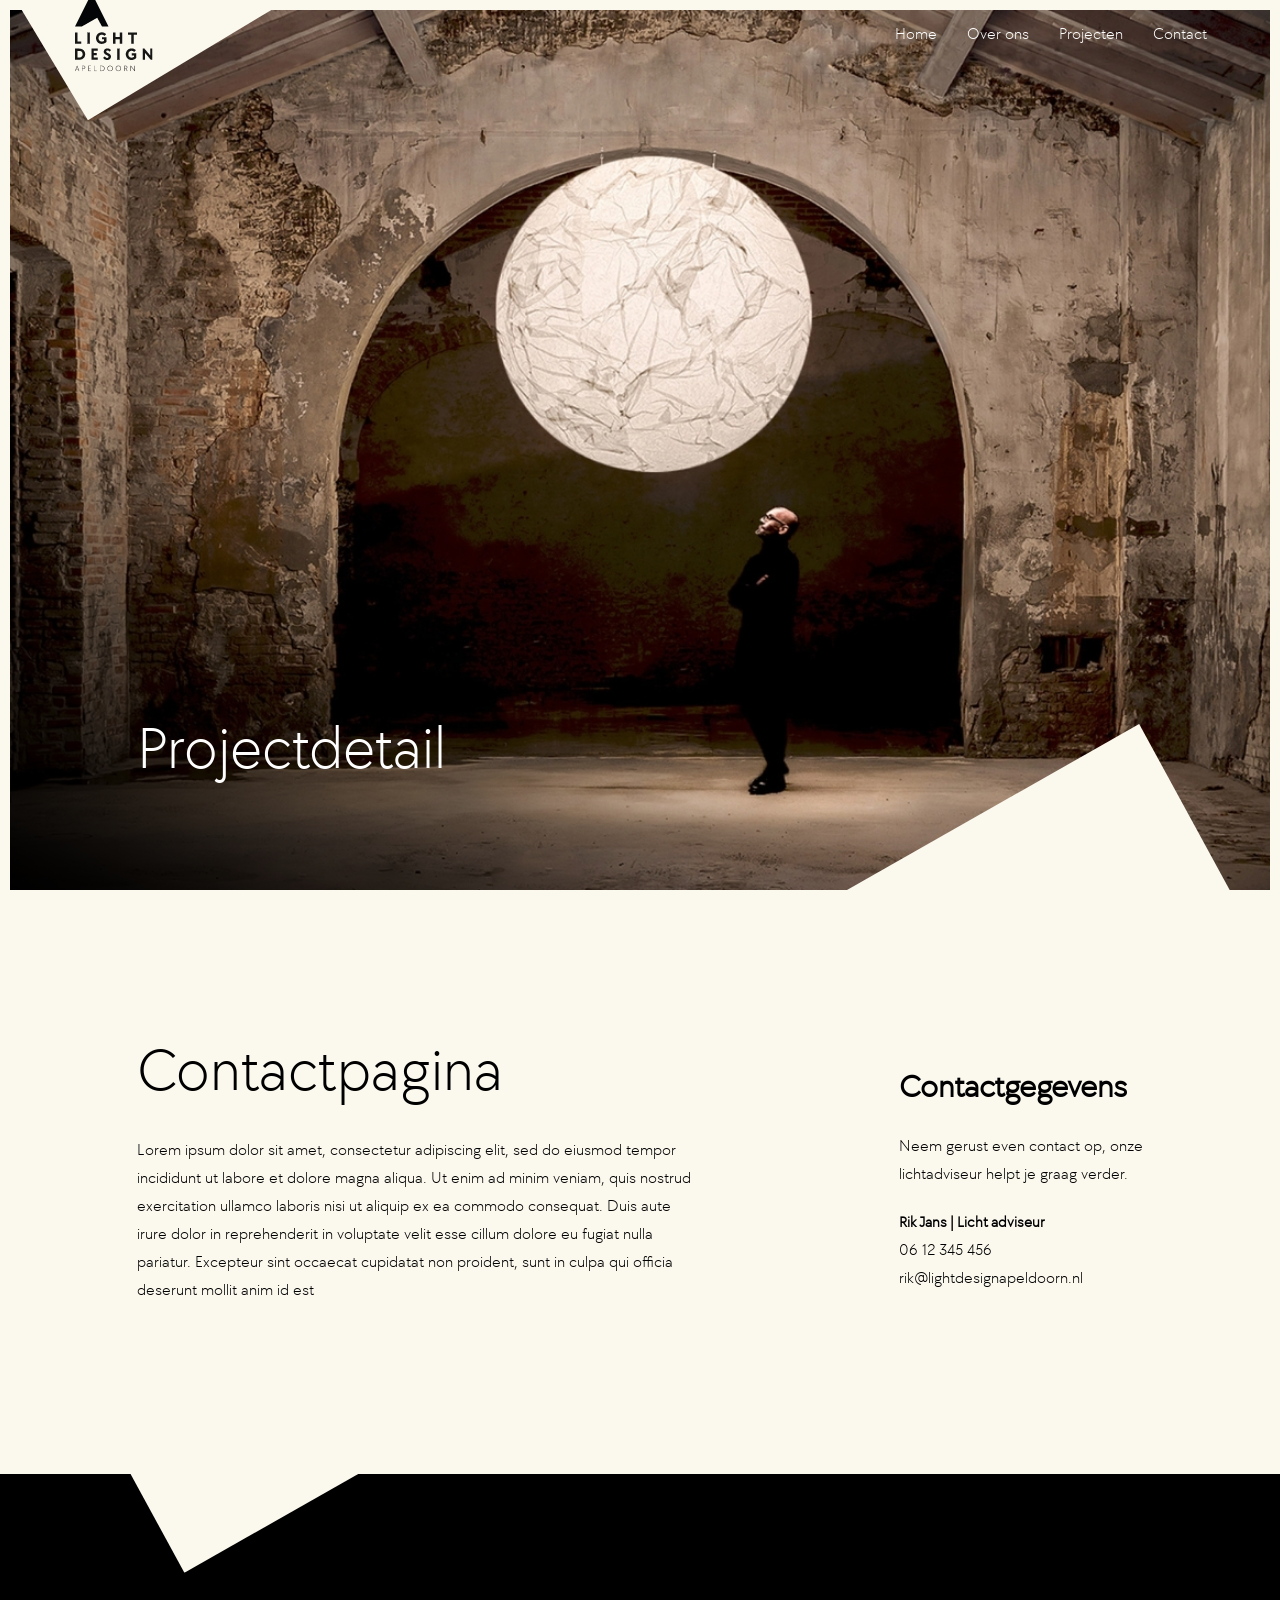
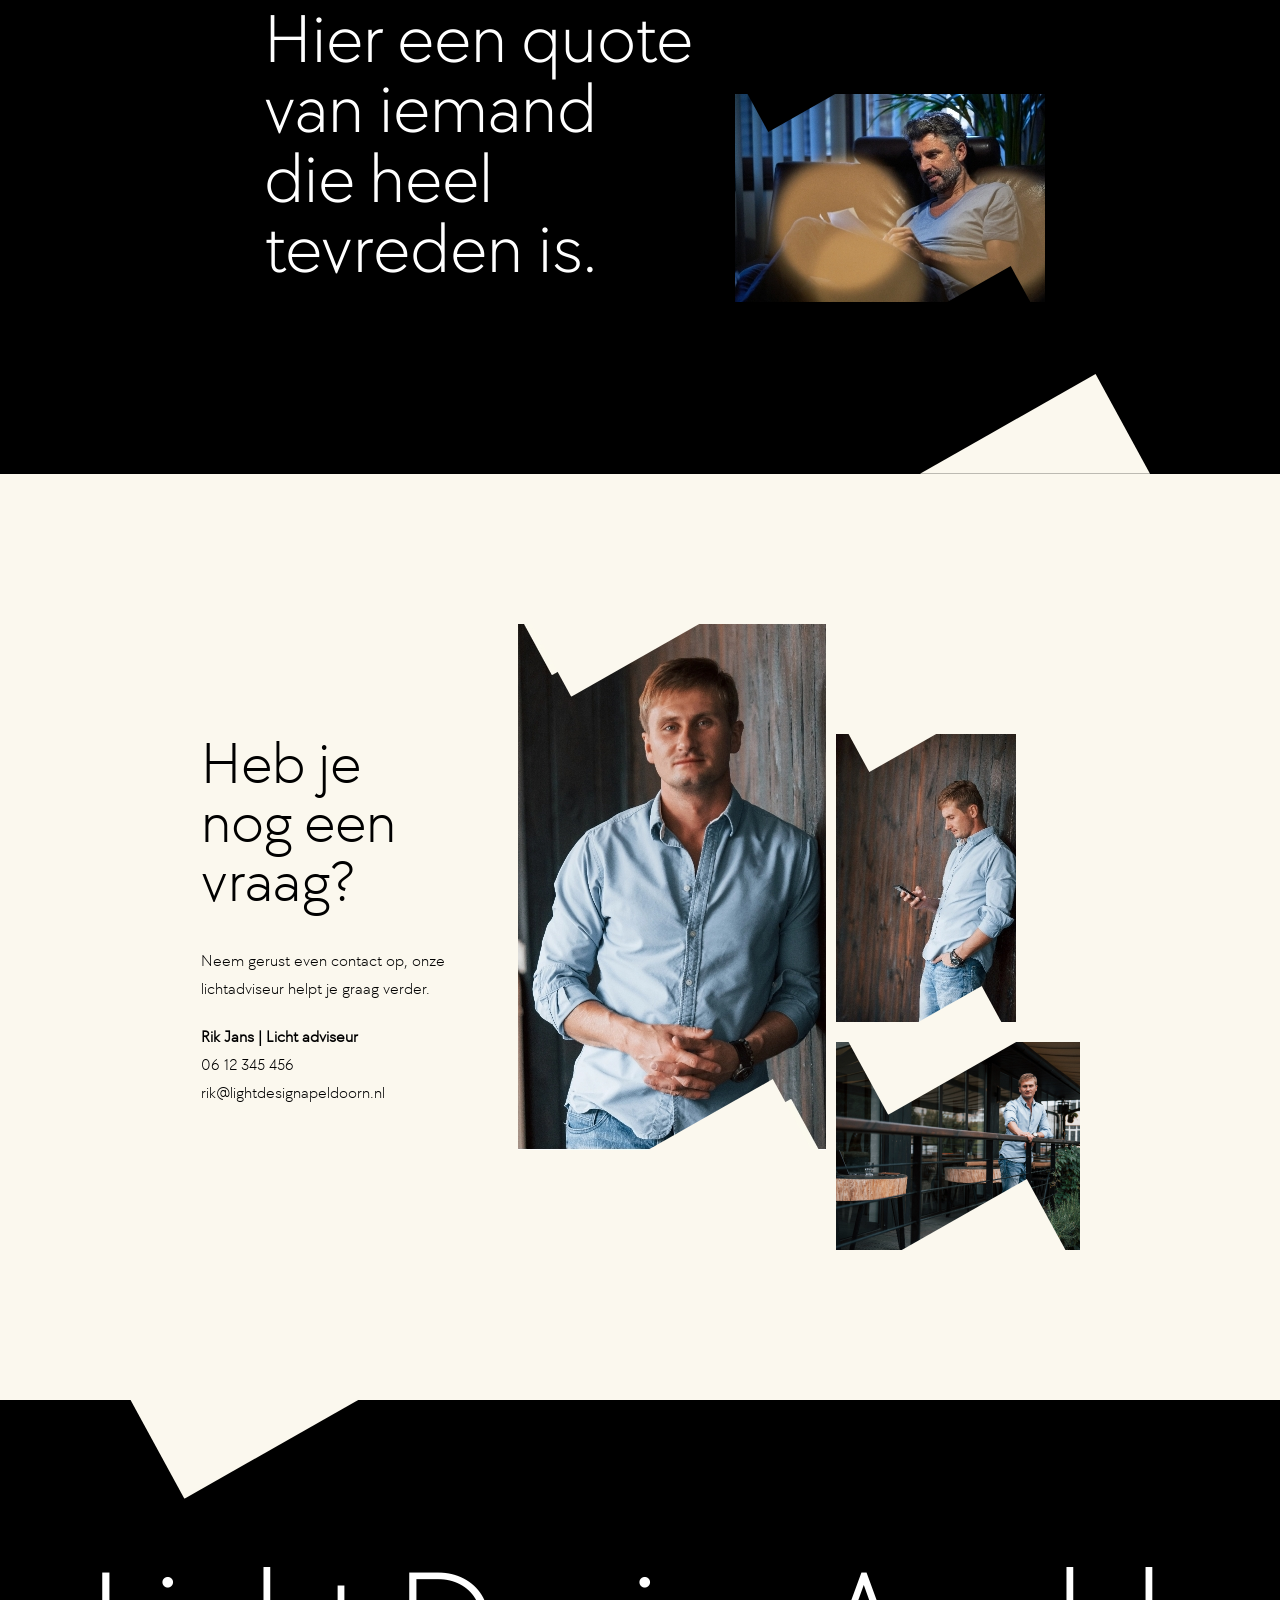
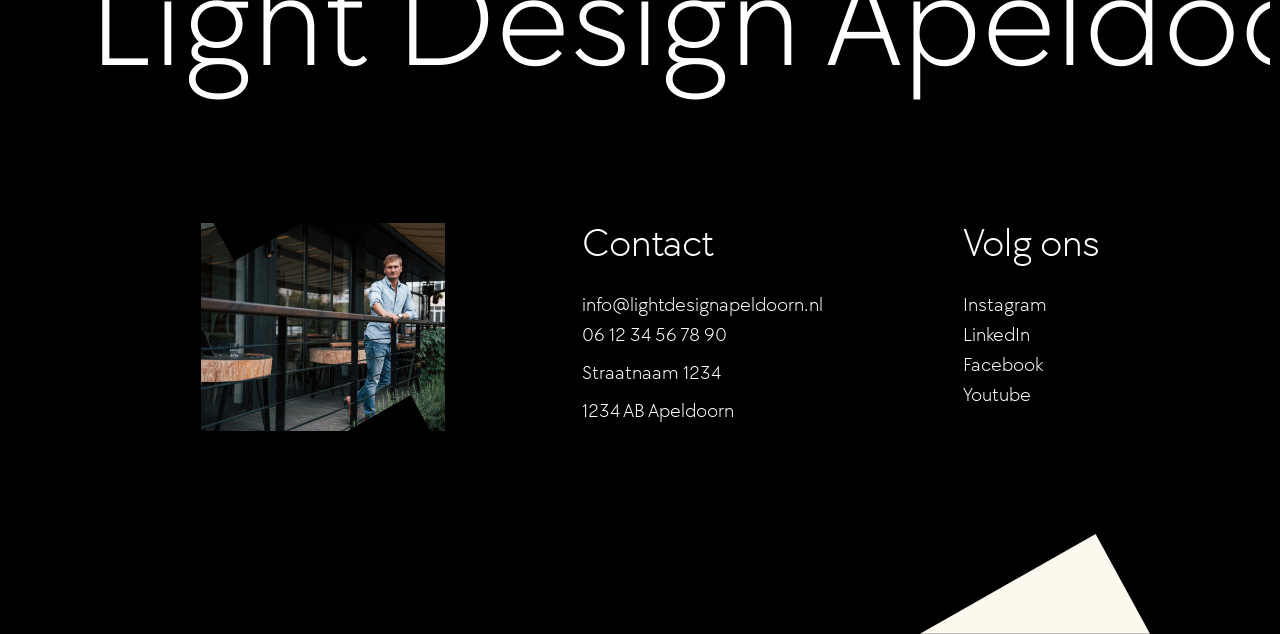
==== commit b4bb377a: "fix bug menu" ====
--- a/contact.html
+++ b/contact.html
@@ -12,7 +12,7 @@
     <header>
       <div class="wrapper">
         <a class="logo" href="index.html"><img src="images/logo.png" alt="image-logo"></a>
-        <nav class="main-menu">
+        <nav class="menu-large">
           <ul>
             <li><a href="index.html">Home</a></li>
             <li><a href="overview.html">Over ons</a></li>
@@ -160,6 +160,6 @@
         </div>
       </div>
     </footer>
-    <script src="script/script.js"></script>
+    <script src="js/script.js"></script>
   </body>
 </html>
--- a/style.css
+++ b/style.css
@@ -5,4 +5,4 @@
 Description: Custom developed theme.
 Text Domain: starter-theme
 Version: 1
-*/@font-face{font-family:"bold";src:url(/fonts/TTChocolatesTrialBold.ttf)}@font-face{font-family:"light";src:url(/fonts/TTChocolatesTrialLight.ttf)}html{line-height:1.75rem;font-size:1rem;font-weight:400;font-family:light,sans-serif;-webkit-font-smoothing:antialiased;-webkit-tap-highlight-color:rgba(0,0,0,0);-moz-osx-font-smoothing:grayscale;-webkit-text-size-adjust:100%;box-sizing:border-box;scroll-behavior:smooth}*{margin:0;padding:0}body{min-height:100vh;color:#000;background-color:#fbf8ee}#site-container{position:relative;overflow:hidden}#content-container>section:first-child{margin-top:50px}@media(min-width: 60rem){#content-container>section:first-child{margin-top:118px}}.cover-image{position:relative;width:100%}.cover-image>img{display:block;width:100%;height:100%;position:absolute;left:0;top:0;object-fit:cover}.wrapper{position:relative;width:calc(100% - 20px);max-width:86.875rem;margin:0 auto;display:grid;grid-template-columns:repeat(12, 1fr);grid-gap:50px 10px;gap:50px 10px}@media(min-width: 48rem){.wrapper{display:grid;grid-template-columns:repeat(20, 1fr);grid-gap:50px 10px;gap:50px 10px}}.with-margin{margin:2rem 0}@media(min-width: 48rem){.with-margin{margin:3rem 0}}@media(min-width: 60rem){.with-margin{margin:4rem 0}}@media(min-width: 90rem){.with-margin{margin:8rem 0}}.with-padding{padding:52px 0}@media(min-width: 48rem){.with-padding{padding:51px 0}}@media(min-width: 60rem){.with-padding{padding:5.75rem 0}}h1,h2,h3,h4{font-family:light,sans-serif;line-height:1;color:#000}h2,h3,h4{margin-bottom:0.625rem}h1{font-size:2.25rem;margin-bottom:1.5625rem;line-height:1;color:#fff;font-weight:300}@media(min-width: 60rem){h1{font-size:3.75rem;margin-bottom:2.25rem}}h2{font-size:2rem;line-height:1;font-weight:400;margin-bottom:1.5625rem}@media(min-width: 48rem){h2{font-size:2.5rem}}@media(min-width: 60rem){h2{font-size:3.75rem;margin-bottom:2.25rem}}h3{font-size:1.5rem;margin-bottom:0.9375rem}h4{font-size:1.375rem}b,strong{font-weight:700}em{font-style:italic}p{margin-bottom:20px}.text-container{padding:60px 0;grid-column-start:1;display:grid;grid-template-columns:repeat(12, 1fr);grid-gap:50px 10px;gap:50px 10px;grid-column-end:span 12}@media(min-width: 48rem){.text-container{grid-column-end:span 20;display:grid;grid-template-columns:repeat(20, 1fr);grid-gap:0rem 10px;gap:0rem 10px}}.text-container h1,.text-container h2,.text-container h3,.text-container h4,.text-container h5,.text-container h6{grid-column-start:2;grid-column-end:span 12}@media(min-width: 48rem){.text-container h1,.text-container h2,.text-container h3,.text-container h4,.text-container h5,.text-container h6{grid-column-start:3;grid-column-end:span 11}}.text-container p,.text-container ul,.text-container ol,.text-container blockquote,.text-container .embed-container,.text-container .wp-caption{line-height:1.5rem;max-width:100%;margin:0 0.3125rem 1.25rem 0;grid-column-start:2;grid-column-end:span 11}@media(min-width: 48rem){.text-container p,.text-container ul,.text-container ol,.text-container blockquote,.text-container .embed-container,.text-container .wp-caption{grid-column-start:3;grid-column-end:span 9}}@media(min-width: 60rem){.text-container p:last-child,.text-container ul:last-child,.text-container ol:last-child,.text-container blockquote:last-child,.text-container .embed-container:last-child,.text-container .wp-caption:last-child{margin-bottom:0}}.text-container ul,.text-container ol{position:relative;list-style:none}.text-container ul li:not(.gfield),.text-container ol li:not(.gfield){padding-left:1.25em}.text-container ul li:not(.gfield)::before,.text-container ol li:not(.gfield)::before{position:absolute;text-indent:-1.25em}.text-container ul li:not(.gfield)::before{content:"•"}.text-container ol{counter-reset:ol-counter}.text-container ol li{counter-increment:ol-counter}.text-container ol li::before{content:counter(ol-counter) "."}.text-container a:not(.btn):hover{color:#000}.text-container p:has(img){max-width:100%;position:relative;height:350px;margin:40px 0 60px 0;grid-column-start:2;grid-column-end:span 11}@media(min-width: 48rem){.text-container p:has(img){height:558px;grid-column-start:6;grid-column-end:span 13}}.text-container p:has(img)>img{width:100%;height:100%;object-fit:cover}.text-container p:has(img)::before{content:"";position:absolute;top:0;width:167.18px;left:10px;height:68px;background:url("images/shape-bottom.svg") no-repeat 0 0;z-index:3;transform:scale(-1)}.text-container p:has(img)::after{content:"";position:absolute;bottom:0;right:10px;width:167.18px;height:68px;background:url("images/shape-bottom.svg") no-repeat 0 0;z-index:5}.text-container blockquote{padding-left:1em;font-size:1.4em;line-height:1.2;border-left:.1rem solid currentColor}.text-container .body-text-btn{grid-column-start:2;grid-column-end:span 5}@media(min-width: 48rem){.text-container .body-text-btn{grid-column-start:3;grid-column-end:span 3}}.btn{transition:padding .3s ease-in-out;position:relative;font-family:bold,sans-serif;font-size:1rem;display:inline-block;background-color:#ba5d01;color:#fff;padding:0.75rem 1.25rem 0.75rem 1.25rem;text-decoration:none;line-height:1;overflow:hidden;z-index:1}.btn::before{position:absolute;content:"";top:50%;right:5px;width:35px;height:19px;transform:translate(-50%, -50%)}.btn{transition:all .2s ease-in-out}.btn-brown{font-family:light,sans-serif;background-color:#cdb568;color:#000;transition:all .2s ease-in-out;border:1px solid #cdb568;padding:0.6875rem 1.1875rem 0.6875rem 1.1875rem}.btn-brown:hover{background-color:rgba(0,0,0,0)}form{position:relative;max-width:43.75rem}form input[type=text]{background:#fff;height:3.75rem;padding:1.25rem 1.875rem;border-radius:1.875rem}form input[type=text]::-webkit-input-placeholder{color:rgba(0,0,0,.6);font-weight:400}form input[type=text]:-moz-placeholder{color:rgba(0,0,0,.6);font-weight:400}form input[type=text]::-moz-placeholder{color:rgba(0,0,0,.6);font-weight:400}form input[type=text]:-ms-input-placeholder{color:rgba(0,0,0,.6);font-weight:400}form input[type=submit]{position:absolute;top:0;right:0;background:#000;height:3.75rem;border-radius:1.875rem;color:#fff;font-weight:800;padding:0 1.875rem;text-transform:uppercase}form input[type=submit]:hover{cursor:pointer}header{position:fixed;top:25px;left:0;height:60px;z-index:100;width:100%}.main-menu{margin-top:20px}@media(min-width: 48rem){.main-menu{grid-column-start:10;grid-column-end:span 10;justify-self:end}}.main-menu ul{display:flex;gap:30px;align-items:center}.main-menu ul li{list-style:none}.main-menu ul li a{text-decoration:none;color:#fff;font-size:1rem}.logo{position:relative;display:inline-block;height:55px;width:60px;left:65px}.logo::before{content:"";position:absolute;top:-150px;left:-62px;width:400px;height:180px;z-index:-1;background-color:#fbf8ee;transform:rotate(-31deg)}.hero{overflow:hidden;position:relative;height:589px;margin:10px 10px 150px 10px}@media(min-width: 60rem){.hero{height:calc(100vh - 20px)}}.hero .wrapper{z-index:6;height:100%;align-items:end}@media(min-width: 48rem){.hero .wrapper{width:100%}}.hero .shape-bottom{bottom:-1px;position:absolute;right:25px;z-index:5;width:30vw;height:auto;max-width:414px}@media(min-width: 60rem){.hero .shape-bottom{right:40px}}.hero-image{position:absolute;height:100%;width:100%;z-index:3}.hero-image::before{content:"";position:absolute;top:0;left:0;width:100%;height:100%;z-index:4;background:#fff;background:linear-gradient(195deg, rgba(255, 255, 255, 0.0004376751) 50%, rgb(0, 0, 0) 100%)}@media(min-width: 60rem){.hero-image::before{background:linear-gradient(211deg, rgba(255, 255, 255, 0.0004376751) 65%, rgb(0, 0, 0) 100%)}}.hero-text{grid-column-start:2;grid-column-end:span 10;margin-bottom:38px}@media(min-width: 60rem){.hero-text{grid-column-start:3;grid-column-end:span 8;margin-bottom:76px}}.hero-text .arrow-right{position:relative;top:4px;right:0;padding-left:14px;width:35px;transition:right .3s ease-in-out}@media(min-width: 60rem){.hero-text .arrow-right{width:47px}}@media(min-width: 60rem){.hero-text .btn{padding-left:0;font-size:20px;background-color:rgba(0,0,0,0)}.hero-text .btn:hover .arrow-right{right:-20px;color:#ba5d01;z-index:-1}}.title-image{margin:92px 0px}.title-image .wrapper{align-items:end}.title-image .wrapper h2{font-size:46px;margin-bottom:40px;grid-column-start:2;grid-column-end:span 11}@media(min-width: 60rem){.title-image .wrapper h2{font-size:60px;margin-bottom:200px;grid-column-start:2;grid-column-end:span 5}}.title-image-image{height:440px;margin-left:1px;margin-bottom:40px;grid-column-start:3;grid-column-end:span 9}@media(min-width: 60rem){.title-image-image{height:732px;grid-column-start:7;grid-column-end:span 8}}.title-image-text-image{position:relative;bottom:-40px;grid-column-start:3;grid-column-end:span 9}@media(min-width: 60rem){.title-image-text-image{grid-column-start:16;grid-column-end:span 4}}.title-image-text-image-image{display:none}@media(min-width: 60rem){.title-image-text-image-image{position:relative;display:block;margin-top:60px;height:193.93px}.title-image-text-image-image .shape-top{top:-1px;position:absolute;left:25px;z-index:8;width:90px;height:auto;transform:scale(-1);max-width:414px}}@media(min-width: 60rem)and (min-width: 60rem){.title-image-text-image-image .shape-top{left:1vw}}@media(min-width: 60rem){.title-image-text-image-image .shape-bottom{bottom:-3px;position:absolute;right:25px;z-index:8;width:90px;height:auto;max-width:414px}}@media(min-width: 60rem)and (min-width: 60rem){.title-image-text-image-image .shape-bottom{right:1vw}}.overview-project{overflow:hidden;position:relative;height:589px;margin:10px 0px 150px 10px}@media(min-width: 60rem){.overview-project{margin:10px 10px 150px 10px;min-height:820px}}.overview-project .wrapper{width:100%;align-items:end;height:100%;z-index:4}.overview-project .shape-top{top:-1px;position:absolute;left:25px;z-index:8;width:30vw;height:auto;transform:scale(-1);max-width:414px}@media(min-width: 60rem){.overview-project .shape-top{left:135px}}.overview-project .shape-bottom{bottom:-5px;position:absolute;right:25px;z-index:8;width:30vw;height:auto;max-width:414px}@media(min-width: 60rem){.overview-project .shape-bottom{right:135px}}.overview-project-image{position:absolute;height:100%;width:100%;z-index:3}.overview-project-image::before{content:"";position:absolute;top:0;left:0;width:100%;height:100%;z-index:4;background:#fff;background:linear-gradient(195deg, rgba(255, 255, 255, 0.0004376751) 50%, rgb(0, 0, 0) 100%)}@media(min-width: 60rem){.overview-project-image::before{background:linear-gradient(211deg, rgba(255, 255, 255, 0.0004376751) 65%, rgb(0, 0, 0) 100%)}}.overview-project-text{grid-column-start:2;grid-column-end:span 10;margin-bottom:38px}@media(min-width: 60rem){.overview-project-text{grid-column-start:3;margin-bottom:76px}}.overview-project-text .arrow-right{position:relative;top:4px;right:0;padding-left:14px;width:35px;transition:right .3s ease-in-out}@media(min-width: 60rem){.overview-project-text .arrow-right{width:47px}}.overview-project-text h1{font-size:45px}@media(min-width: 60rem){.overview-project-text h1{font-size:70px}}.text-image{margin-bottom:150px;padding:130px 0}.text-image-background{position:relative;background-color:#000}.text-image-background .text-image-text h1{color:#fff}.text-image-background .text-image-image .shape-top path{fill:#000}.text-image-background .text-image-image .shape-bottom path{fill:#000}.text-image-background .shape-top{top:-1px;position:absolute;left:10px;z-index:8;width:118px;height:auto;transform:scale(-1)}@media(min-width: 60rem){.text-image-background .shape-top{width:230px;left:130px}}.text-image-background .shape-bottom{bottom:0px;position:absolute;right:10px;z-index:8;width:118px;height:auto}@media(min-width: 60rem){.text-image-background .shape-bottom{width:230px;right:130px}}.text-image-text{grid-column-start:2;grid-column-end:span 10}@media(min-width: 60rem){.text-image-text{grid-column-start:5;grid-column-end:span 7}}.text-image-text h1{color:#000;font-size:46px;margin-bottom:60px}@media(min-width: 60rem){.text-image-text h1{font-size:70px}}.text-image-image{position:relative;overflow:hidden;grid-column-start:3;grid-column-end:span 9;height:208px;max-width:310px}@media(min-width: 60rem){.text-image-image{grid-column-start:12;grid-column-end:span 6;margin:90px 0 0 26px}}.text-image-image .shape-top{top:-1px;position:absolute;left:25px;z-index:8;width:90px;height:auto;transform:scale(-1);max-width:414px}@media(min-width: 60rem){.text-image-image .shape-top{left:1vw}}.text-image-image .shape-bottom{bottom:-3px;position:absolute;right:25px;z-index:8;width:90px;height:auto;max-width:414px}@media(min-width: 60rem){.text-image-image .shape-bottom{right:1vw}}.overview-products{position:relative;background-color:#000;padding:100px 0}@media(min-width: 60rem){.overview-products{padding:150px 0}}.overview-products .wrapper h1{font-size:46px;grid-column-start:2}@media(min-width: 60rem){.overview-products .wrapper h1{font-size:70px;grid-column-start:9;grid-column-end:span 6;font-size:100px;margin-bottom:25px}}.overview-products .wrapper .btn-product{grid-column-start:2;grid-column-end:span 7}@media(min-width: 60rem){.overview-products .wrapper .btn-product{margin-top:-50px;grid-column-start:15;grid-column-end:span 5}}.overview-products .wrapper .btn-product .btn:hover{color:#cdb568}.overview-products .shape-top{top:-1px;position:absolute;left:10px;z-index:8;width:118px;height:auto;transform:scale(-1)}@media(min-width: 60rem){.overview-products .shape-top{width:230px;left:130px}}.overview-products .shape-bottom{bottom:-3px;position:absolute;right:10px;z-index:8;width:118px;height:auto}@media(min-width: 60rem){.overview-products .shape-bottom{width:230px;right:130px}}.overview-produc-item{height:482px;position:relative;overflow:hidden;grid-column-start:2;grid-column-end:span 10}@media(min-width: 48rem){.overview-produc-item{grid-column-end:span 9}.overview-produc-item:nth-child(3n+1){grid-column-start:2}.overview-produc-item:nth-child(3n+2){grid-column-start:12}}@media(min-width: 60rem){.overview-produc-item{grid-column-end:span 5}.overview-produc-item:nth-child(3n+1){grid-column-start:3;margin-top:-70px}.overview-produc-item:nth-child(3n+2){grid-column-start:9;margin-top:120px}.overview-produc-item:nth-child(3n+3){grid-column-start:15}}.overview-produc-item .shape-top{top:-1px;position:absolute;left:25px;z-index:8;width:170px;height:auto;transform:scale(-1);max-width:414px}.overview-produc-item .shape-top path{fill:#000}@media(min-width: 60rem){.overview-produc-item .shape-top{left:1vw}}.overview-produc-item .shape-bottom{bottom:-3px;position:absolute;right:25px;z-index:8;width:170px;height:auto;max-width:414px}.overview-produc-item .shape-bottom path{fill:#000}@media(min-width: 60rem){.overview-produc-item .shape-bottom{right:1vw}}.overview-product-item-image{position:absolute;top:0;left:0;width:100%;height:100%}.overview-product-item-text{position:absolute;width:100%;height:100%;display:flex;flex-direction:column;justify-content:end;z-index:4}.overview-product-item-text .btn{margin:30px;padding-left:0;padding-bottom:0;background-color:rgba(0,0,0,0)}.overview-product-item-text .btn span{display:inline-block;font-size:21px;padding-right:15px}.cta{margin-bottom:150px}.cta-content{grid-column-start:2;grid-column-end:span 8}@media(min-width: 60rem){.cta-content{margin-top:110px;grid-column-start:4;grid-column-end:span 4}}.cta-content h2{font-size:60px}@media(min-width: 60rem){.cta-content h2{font-size:59px}}.cta-content a{display:block;text-decoration:none;color:#000;transition:all .3s ease-in-out}.cta-content a:hover{color:#ba5d01}.cta-content h5{font-size:16px}.cta-image-big{overflow:hidden;height:350px;grid-column-start:2;grid-column-end:span 10}@media(min-width: 60rem){.cta-image-big{height:526px;grid-column-start:9;grid-column-end:span 5}}.cta-image-big .shape-top{top:-1px;position:absolute;left:25px;z-index:8;width:100px;height:auto;transform:scale(-1)}@media(min-width: 60rem){.cta-image-big .shape-top{left:1vw;width:170px}}.cta-image-big .shape-bottom{bottom:-3px;position:absolute;right:25px;z-index:8;width:100px;height:auto}@media(min-width: 60rem){.cta-image-big .shape-bottom{right:1vw;width:170px}}.cta-image-medium-small{display:none}@media(min-width: 60rem){.cta-image-medium-small{display:block;margin-top:110px;display:grid;grid-template-columns:repeat(4, 1fr);grid-gap:20px 10px;gap:20px 10px;grid-column-start:14;grid-column-end:span 4}}.cta-image-small{position:relative;overflow:hidden}@media(min-width: 60rem){.cta-image-small{height:288px;grid-column-start:1;grid-column-end:span 3}}.cta-image-small .shape-top{top:-1px;position:absolute;left:25px;z-index:8;width:90px;height:auto;transform:scale(-1)}@media(min-width: 60rem){.cta-image-small .shape-top{left:1vw}}.cta-image-small .shape-bottom{bottom:-3px;position:absolute;right:25px;z-index:8;width:90px;height:auto}@media(min-width: 60rem){.cta-image-small .shape-bottom{right:1vw}}.cta-image-medium{position:relative;overflow:hidden}@media(min-width: 60rem){.cta-image-medium{height:208px;grid-column-start:1;grid-column-end:span 4}}.cta-image-medium .shape-top{top:-1px;position:absolute;left:25px;z-index:8;width:170px;height:auto;transform:scale(-1);max-width:414px}@media(min-width: 60rem){.cta-image-medium .shape-top{left:1vw}}.cta-image-medium .shape-bottom{bottom:-3px;position:absolute;right:25px;z-index:8;width:170px;height:auto;max-width:414px}@media(min-width: 60rem){.cta-image-medium .shape-bottom{right:1vw}}.projectdetails{margin-bottom:150px}.projectdetails .wrapper{grid-template-rows:minmax(448px, 1fr)}.projectdetails-image-big{overflow:hidden;position:relative;height:730px;grid-column-start:1;grid-column-end:span 12}@media(min-width: 48rem){.projectdetails-image-big{grid-column-start:2;grid-column-end:span 8;grid-row-end:span 2}}.projectdetails-image-big .zoom-icon{position:absolute;width:32px;height:32px;z-index:10;bottom:5px;right:60px}@media(min-width: 60rem){.projectdetails-image-big .zoom-icon{right:3vw}}.projectdetails-image-big .shape-top{top:-1px;position:absolute;left:25px;z-index:8;width:170px;height:auto;transform:scale(-1);max-width:414px;right:25px}@media(min-width: 60rem){.projectdetails-image-big .shape-top{left:1vw}}.projectdetails-image-big .shape-bottom{bottom:-3px;position:absolute;right:25px;z-index:8;width:170px;height:auto;max-width:414px}@media(min-width: 60rem){.projectdetails-image-big .shape-bottom{right:1vw}}.start-11{grid-column-start:1}@media(min-width: 48rem){.start-11{grid-column-start:11}}.start-13{grid-column-start:1}@media(min-width: 48rem){.start-13{grid-column-start:13}}.projectdetails-image-medium{overflow:hidden;position:relative;height:445px;grid-column-end:span 12}@media(min-width: 48rem){.projectdetails-image-medium{grid-column-end:span 9}}.projectdetails-image-medium .zoom-icon{position:absolute;width:32px;height:32px;z-index:10;bottom:5px;right:60px}@media(min-width: 60rem){.projectdetails-image-medium .zoom-icon{right:3vw}}.projectdetails-image-medium .shape-top{top:-1px;position:absolute;left:25px;z-index:8;width:170px;height:auto;transform:scale(-1);max-width:414px}@media(min-width: 60rem){.projectdetails-image-medium .shape-top{left:1vw}}.projectdetails-image-medium .shape-bottom{bottom:-3px;position:absolute;right:25px;z-index:8;width:170px;height:auto;max-width:414px}@media(min-width: 60rem){.projectdetails-image-medium .shape-bottom{right:1vw}}.projectdetails-text{grid-column-end:span 9}.projectdetails-text-image{overflow:hidden;position:relative;grid-column-start:2;grid-column-end:span 4;grid-row-end:span 2;align-self:end}.projectdetails-text-image h2{margin-bottom:120px}.projectdetails-text-image-image{overflow:hidden;position:relative;height:250px}.projectdetails-text-image-image .zoom-icon{position:absolute;width:32px;height:32px;z-index:10;bottom:5px;right:60px}@media(min-width: 60rem){.projectdetails-text-image-image .zoom-icon{right:3vw}}.projectdetails-text-image-image .shape-top{top:-1px;position:absolute;left:25px;z-index:8;width:170px;height:auto;transform:scale(-1);max-width:414px}@media(min-width: 60rem){.projectdetails-text-image-image .shape-top{left:1vw}}.projectdetails-text-image-image .shape-bottom{bottom:-3px;position:absolute;right:25px;z-index:8;width:170px;height:auto;max-width:414px}@media(min-width: 60rem){.projectdetails-text-image-image .shape-bottom{right:1vw}}.contact{margin-bottom:150px}.contact-content{grid-column-start:2;grid-column-end:span 10}@media(min-width: 48rem){.contact-content{grid-column-start:3;grid-column-end:span 9}}.contact-sidebar{margin-top:30px;grid-column-start:2;grid-column-end:span 10}@media(min-width: 48rem){.contact-sidebar{grid-column-start:15;grid-column-end:span 4}}.contact-sidebar h3{margin-bottom:30px}@media(min-width: 48rem){.contact-sidebar h3{font-size:32px}}.contact-sidebar h5{font-size:15px}.contact-sidebar a{text-decoration:none;color:#000}.menu-is-open #content-container{position:fixed;width:100%;height:100vh;left:0;top:0}.header-menu-small{position:fixed;top:-100%;left:0;width:100%;transition:all .3s ease;z-index:8;opacity:0;min-height:100vh;background:#000}.header-menu-small .wrapper{padding-top:7.5rem}.header-menu-small .wrapper>ul{position:relative;width:100%;margin:0 auto}.header-menu-small .wrapper>ul ul.sub-menu li{margin-bottom:0}.header-menu-small .wrapper>ul ul.sub-menu li a{padding:0.625rem 1.25rem 1.25rem 1.875rem;font-size:1.25rem}.header-menu-small .wrapper>ul>li{margin-bottom:0.1875rem}.menu-is-open .header-menu-small{position:relative;top:0;opacity:1}.header-menu-small>ul{position:relative}.header-menu-small li{margin-bottom:0.1875rem}.header-menu-small a{font-family:bold,sans-serif;font-size:1.875rem;color:#fff;display:block;background:#181818;padding:1.25rem}.header-menu-large{display:none}@media(min-width: 60rem){.header-menu-large{display:flex;align-items:flex-start;padding-top:2.5rem}.header-menu-large li+li{margin-left:2rem}.header-menu-large li{position:relative}.header-menu-large li.current-menu-item:before{transition:all .4s ease-in-out;content:"";position:absolute;left:50%;top:-3.125rem;width:0.0625rem;height:1.875rem;background:#fff}.header-menu-large li.current-menu-item a{pointer-events:none}.header-menu-large li.menu-item-has-children:hover>ul{display:block}.fixed .header-menu-large li.current-menu-item:before{top:-2.5rem;background:#fff}.header-menu-large li a{font-family:bold,sans-serif;font-size:1.125rem;text-decoration:none;color:#fff}.header-menu-large li a:hover{text-decoration:underline}.fixed .header-menu-large li a{color:#fff}.fixed .header-menu-large{padding-top:1.25rem}.header-menu-large ul.sub-menu{display:none;position:absolute;top:2rem;left:0;background:#fff;min-width:9.375rem}.header-menu-large ul.sub-menu li{margin-left:0 !important;padding-bottom:0}.header-menu-large ul.sub-menu li a{color:#000;display:block;padding:0.75rem 0.625rem 0.5rem;font-size:1rem;border-radius:0;line-height:1.2}.header-menu-large ul.sub-menu li a:hover{background-color:rgba(0,0,0,.2);text-decoration:none}}.header-burger{position:absolute;top:1.875rem;transform:translateY(-50%);right:1.25rem;transition:transform .3s ease;transform-origin:center}@media(min-width: 60rem){.header-burger{display:none}}.menu-is-open .header-burger{transform:translateY(-50%) rotate(-90deg)}.header-burger-open{display:block;width:2.5rem;height:2.5rem}.menu-is-open .header-burger-open{display:none}.header-burger-close{display:none;width:2.5rem;height:2.5rem}.menu-is-open .header-burger-close{display:block}footer{position:relative;background-color:#000;padding:90px 0 150px 0}@media(min-width: 60rem){footer{padding:150px 0}}footer .shape-top{top:-1px;position:absolute;left:10px;z-index:8;width:118px;height:auto;transform:scale(-1)}@media(min-width: 60rem){footer .shape-top{width:230px;left:130px}}footer .shape-bottom{bottom:0px;position:absolute;right:10px;z-index:8;width:118px;height:auto}@media(min-width: 60rem){footer .shape-bottom{width:230px;right:130px}}footer .wrapper{display:grid;grid-template-columns:repeat(12, 1fr);grid-gap:0rem 10px;gap:0rem 10px;overflow:hidden}@media(min-width: 60rem){footer .wrapper{display:grid;grid-template-columns:repeat(20, 1fr);grid-gap:60px 10px;gap:60px 10px}}footer h1{position:relative;right:0px;font-size:11.2vw;margin-bottom:75px;text-wrap:nowrap;grid-column-start:2;grid-column-end:span 12}@media(min-width: 48rem){footer h1{font-size:10.8vw;right:-15px}}footer h3,footer p,footer a{color:#fff;text-decoration:none}footer h3{font-size:40px;font-weight:300;margin-bottom:27px}footer p{font-size:20px;margin-bottom:10px}footer a{font-size:20px}.footer-adress{margin-bottom:50px}.footer-content{grid-column-start:2;grid-column-end:span 11}@media(min-width: 60rem){.footer-content{grid-column-start:1;grid-column-end:span 20;display:grid;grid-template-columns:repeat(20, 1fr);grid-gap:0rem 10px;gap:0rem 10px}}.footer-image{position:relative;display:none;height:208px}@media(min-width: 60rem){.footer-image{display:block;grid-column-start:4;grid-column-end:span 4}}.footer-image .shape-top{top:-1px;position:absolute;left:25px;z-index:8;width:90px;height:auto;transform:scale(-1);max-width:414px}.footer-image .shape-top path{fill:#000}@media(min-width: 60rem){.footer-image .shape-top{left:1vw}}.footer-image .shape-bottom{bottom:-3px;position:absolute;right:25px;z-index:8;width:90px;height:auto;max-width:414px}.footer-image .shape-bottom path{fill:#000}@media(min-width: 60rem){.footer-image .shape-bottom{right:1vw}}@media(min-width: 60rem){.footer-adress{grid-column-start:10;grid-column-end:span 4}}@media(min-width: 60rem){.footer-social{grid-column-start:16;grid-column-end:span 3}}/*# sourceMappingURL=style.css.map */
+*/@font-face{font-family:"bold";src:url(/fonts/TTChocolatesTrialBold.ttf)}@font-face{font-family:"light";src:url(/fonts/TTChocolatesTrialLight.ttf)}html{line-height:1.75rem;font-size:1rem;font-weight:400;font-family:light,sans-serif;-webkit-font-smoothing:antialiased;-webkit-tap-highlight-color:rgba(0,0,0,0);-moz-osx-font-smoothing:grayscale;-webkit-text-size-adjust:100%;box-sizing:border-box;scroll-behavior:smooth}*{margin:0;padding:0}body{min-height:100vh;color:#000;background-color:#fbf8ee}#site-container{position:relative;overflow:hidden}#content-container>section:first-child{margin-top:50px}@media(min-width: 60rem){#content-container>section:first-child{margin-top:118px}}.cover-image{position:relative;width:100%}.cover-image>img{display:block;width:100%;height:100%;position:absolute;left:0;top:0;object-fit:cover}.wrapper{position:relative;width:calc(100% - 20px);max-width:86.875rem;margin:0 auto;display:grid;grid-template-columns:repeat(12, 1fr);grid-gap:50px 10px;gap:50px 10px}@media(min-width: 48rem){.wrapper{display:grid;grid-template-columns:repeat(20, 1fr);grid-gap:50px 10px;gap:50px 10px}}.with-margin{margin:2rem 0}@media(min-width: 48rem){.with-margin{margin:3rem 0}}@media(min-width: 60rem){.with-margin{margin:4rem 0}}@media(min-width: 90rem){.with-margin{margin:8rem 0}}.with-padding{padding:52px 0}@media(min-width: 48rem){.with-padding{padding:51px 0}}@media(min-width: 60rem){.with-padding{padding:5.75rem 0}}h1,h2,h3,h4{font-family:light,sans-serif;line-height:1;color:#000}h2,h3,h4{margin-bottom:0.625rem}h1{font-size:2.25rem;margin-bottom:1.5625rem;line-height:1;color:#fff;font-weight:300}@media(min-width: 60rem){h1{font-size:3.75rem;margin-bottom:2.25rem}}h2{font-size:2rem;line-height:1;font-weight:400;margin-bottom:1.5625rem}@media(min-width: 48rem){h2{font-size:2.5rem}}@media(min-width: 60rem){h2{font-size:3.75rem;margin-bottom:2.25rem}}h3{font-size:1.5rem;margin-bottom:0.9375rem}h4{font-size:1.375rem}b,strong{font-weight:700}em{font-style:italic}p{margin-bottom:20px}.text-container{padding:60px 0;grid-column-start:1;display:grid;grid-template-columns:repeat(12, 1fr);grid-gap:50px 10px;gap:50px 10px;grid-column-end:span 12}@media(min-width: 48rem){.text-container{grid-column-end:span 20;display:grid;grid-template-columns:repeat(20, 1fr);grid-gap:0rem 10px;gap:0rem 10px}}.text-container h1,.text-container h2,.text-container h3,.text-container h4,.text-container h5,.text-container h6{grid-column-start:2;grid-column-end:span 12}@media(min-width: 48rem){.text-container h1,.text-container h2,.text-container h3,.text-container h4,.text-container h5,.text-container h6{grid-column-start:3;grid-column-end:span 11}}.text-container p,.text-container ul,.text-container ol,.text-container blockquote,.text-container .embed-container,.text-container .wp-caption{line-height:1.5rem;max-width:100%;margin:0 0.3125rem 1.25rem 0;grid-column-start:2;grid-column-end:span 11}@media(min-width: 48rem){.text-container p,.text-container ul,.text-container ol,.text-container blockquote,.text-container .embed-container,.text-container .wp-caption{grid-column-start:3;grid-column-end:span 9}}@media(min-width: 60rem){.text-container p:last-child,.text-container ul:last-child,.text-container ol:last-child,.text-container blockquote:last-child,.text-container .embed-container:last-child,.text-container .wp-caption:last-child{margin-bottom:0}}.text-container ul,.text-container ol{position:relative;list-style:none}.text-container ul li:not(.gfield),.text-container ol li:not(.gfield){padding-left:1.25em}.text-container ul li:not(.gfield)::before,.text-container ol li:not(.gfield)::before{position:absolute;text-indent:-1.25em}.text-container ul li:not(.gfield)::before{content:"•"}.text-container ol{counter-reset:ol-counter}.text-container ol li{counter-increment:ol-counter}.text-container ol li::before{content:counter(ol-counter) "."}.text-container a:not(.btn):hover{color:#000}.text-container p:has(img){max-width:100%;position:relative;height:350px;margin:40px 0 60px 0;grid-column-start:2;grid-column-end:span 11}@media(min-width: 48rem){.text-container p:has(img){height:558px;grid-column-start:6;grid-column-end:span 13}}.text-container p:has(img)>img{width:100%;height:100%;object-fit:cover}.text-container p:has(img)::before{content:"";position:absolute;top:0;width:167.18px;left:10px;height:68px;background:url("images/shape-bottom.svg") no-repeat 0 0;z-index:3;transform:scale(-1)}.text-container p:has(img)::after{content:"";position:absolute;bottom:0;right:10px;width:167.18px;height:68px;background:url("images/shape-bottom.svg") no-repeat 0 0;z-index:5}.text-container blockquote{padding-left:1em;font-size:1.4em;line-height:1.2;border-left:.1rem solid currentColor}.text-container .body-text-btn{grid-column-start:2;grid-column-end:span 5}@media(min-width: 48rem){.text-container .body-text-btn{grid-column-start:3;grid-column-end:span 3}}.btn{transition:padding .3s ease-in-out;position:relative;font-family:bold,sans-serif;font-size:1rem;display:inline-block;background-color:#ba5d01;color:#fff;padding:0.75rem 1.25rem 0.75rem 1.25rem;text-decoration:none;line-height:1;overflow:hidden;z-index:1}.btn::before{position:absolute;content:"";top:50%;right:5px;width:35px;height:19px;transform:translate(-50%, -50%)}.btn{transition:all .2s ease-in-out}.btn-brown{font-family:light,sans-serif;background-color:#cdb568;color:#000;transition:all .2s ease-in-out;border:1px solid #cdb568;padding:0.6875rem 1.1875rem 0.6875rem 1.1875rem}.btn-brown:hover{background-color:rgba(0,0,0,0)}form{position:relative;max-width:43.75rem}form input[type=text]{background:#fff;height:3.75rem;padding:1.25rem 1.875rem;border-radius:1.875rem}form input[type=text]::-webkit-input-placeholder{color:rgba(0,0,0,.6);font-weight:400}form input[type=text]:-moz-placeholder{color:rgba(0,0,0,.6);font-weight:400}form input[type=text]::-moz-placeholder{color:rgba(0,0,0,.6);font-weight:400}form input[type=text]:-ms-input-placeholder{color:rgba(0,0,0,.6);font-weight:400}form input[type=submit]{position:absolute;top:0;right:0;background:#000;height:3.75rem;border-radius:1.875rem;color:#fff;font-weight:800;padding:0 1.875rem;text-transform:uppercase}form input[type=submit]:hover{cursor:pointer}header{position:fixed;top:0;left:0;height:80px;z-index:100;width:100%;transition:all .3s ease-in-out}header.fixed{background-color:#fbf8ee;box-shadow:0 2px 4px rgba(0,0,0,.1)}header.fixed .menu-large{transition:all .3s ease-in-out;margin-top:30px}header.fixed .menu-large ul li a{color:#000}.menu-large{display:none;margin-top:20px}@media(min-width: 48rem){.menu-large{display:block;grid-column-start:10;grid-column-end:span 10;justify-self:end}}@media(min-width: 48rem){.menu-large ul{display:flex;gap:30px;align-items:center}.menu-large ul li{list-style:none}.menu-large ul li a{text-decoration:none;color:#fff;font-size:1rem}}.logo{position:relative;display:inline-block;height:55px;width:60px;left:65px}.logo::before{content:"";position:absolute;top:-150px;left:-62px;width:400px;height:180px;z-index:-1;background-color:#fbf8ee;transform:rotate(-31deg)}.hero{overflow:hidden;position:relative;height:589px;margin:10px 10px 150px 10px}@media(min-width: 60rem){.hero{height:calc(100vh - 20px)}}.hero .wrapper{z-index:6;height:100%;align-items:end}@media(min-width: 48rem){.hero .wrapper{width:100%}}.hero .shape-bottom{bottom:-1px;position:absolute;right:25px;z-index:5;width:30vw;height:auto;max-width:414px}@media(min-width: 60rem){.hero .shape-bottom{right:40px}}.hero-image{position:absolute;height:100%;width:100%;z-index:3}.hero-image::before{content:"";position:absolute;top:0;left:0;width:100%;height:100%;z-index:4;background:#fff;background:linear-gradient(195deg, rgba(255, 255, 255, 0.0004376751) 50%, rgb(0, 0, 0) 100%)}@media(min-width: 60rem){.hero-image::before{background:linear-gradient(211deg, rgba(255, 255, 255, 0.0004376751) 65%, rgb(0, 0, 0) 100%)}}.hero-text{grid-column-start:2;grid-column-end:span 10;margin-bottom:38px}@media(min-width: 60rem){.hero-text{grid-column-start:3;grid-column-end:span 8;margin-bottom:76px}}.hero-text .arrow-right{position:relative;top:4px;right:0;padding-left:14px;width:35px;transition:right .3s ease-in-out}@media(min-width: 60rem){.hero-text .arrow-right{width:47px}}@media(min-width: 60rem){.hero-text .btn{padding-left:0;font-size:20px;background-color:rgba(0,0,0,0)}.hero-text .btn:hover .arrow-right{right:-20px;color:#ba5d01;z-index:-1}}.title-image{margin:92px 0px}.title-image .wrapper{align-items:end}.title-image .wrapper h2{font-size:46px;margin-bottom:40px;grid-column-start:2;grid-column-end:span 11}@media(min-width: 60rem){.title-image .wrapper h2{font-size:60px;margin-bottom:200px;grid-column-start:2;grid-column-end:span 5}}.title-image-image{height:440px;margin-left:1px;margin-bottom:40px;grid-column-start:3;grid-column-end:span 9}@media(min-width: 60rem){.title-image-image{height:732px;grid-column-start:7;grid-column-end:span 8}}.title-image-text-image{position:relative;bottom:-40px;grid-column-start:3;grid-column-end:span 9}@media(min-width: 60rem){.title-image-text-image{grid-column-start:16;grid-column-end:span 4}}.title-image-text-image-image{display:none}@media(min-width: 60rem){.title-image-text-image-image{position:relative;display:block;margin-top:60px;height:193.93px}.title-image-text-image-image .shape-top{top:-1px;position:absolute;left:25px;z-index:8;width:90px;height:auto;transform:scale(-1);max-width:414px}}@media(min-width: 60rem)and (min-width: 60rem){.title-image-text-image-image .shape-top{left:1vw}}@media(min-width: 60rem){.title-image-text-image-image .shape-bottom{bottom:-3px;position:absolute;right:25px;z-index:8;width:90px;height:auto;max-width:414px}}@media(min-width: 60rem)and (min-width: 60rem){.title-image-text-image-image .shape-bottom{right:1vw}}.overview-project{overflow:hidden;position:relative;height:589px;margin:10px 0px 150px 10px}@media(min-width: 60rem){.overview-project{margin:10px 10px 150px 10px;min-height:820px}}.overview-project .wrapper{width:100%;align-items:end;height:100%;z-index:4}.overview-project .shape-top{top:-1px;position:absolute;left:25px;z-index:8;width:30vw;height:auto;transform:scale(-1);max-width:414px}@media(min-width: 60rem){.overview-project .shape-top{left:135px}}.overview-project .shape-bottom{bottom:-5px;position:absolute;right:25px;z-index:8;width:30vw;height:auto;max-width:414px}@media(min-width: 60rem){.overview-project .shape-bottom{right:135px}}.overview-project-image{position:absolute;height:100%;width:100%;z-index:3}.overview-project-image::before{content:"";position:absolute;top:0;left:0;width:100%;height:100%;z-index:4;background:#fff;background:linear-gradient(195deg, rgba(255, 255, 255, 0.0004376751) 50%, rgb(0, 0, 0) 100%)}@media(min-width: 60rem){.overview-project-image::before{background:linear-gradient(211deg, rgba(255, 255, 255, 0.0004376751) 65%, rgb(0, 0, 0) 100%)}}.overview-project-text{grid-column-start:2;grid-column-end:span 10;margin-bottom:38px}@media(min-width: 60rem){.overview-project-text{grid-column-start:3;margin-bottom:76px}}.overview-project-text .arrow-right{position:relative;top:4px;right:0;padding-left:14px;width:35px;transition:right .3s ease-in-out}@media(min-width: 60rem){.overview-project-text .arrow-right{width:47px}}.overview-project-text h1{font-size:45px}@media(min-width: 60rem){.overview-project-text h1{font-size:70px}}.text-image{margin-bottom:150px;padding:130px 0}.text-image-background{position:relative;background-color:#000}.text-image-background .text-image-text h1{color:#fff}.text-image-background .text-image-image .shape-top path{fill:#000}.text-image-background .text-image-image .shape-bottom path{fill:#000}.text-image-background .shape-top{top:-1px;position:absolute;left:10px;z-index:8;width:118px;height:auto;transform:scale(-1)}@media(min-width: 60rem){.text-image-background .shape-top{width:230px;left:130px}}.text-image-background .shape-bottom{bottom:0px;position:absolute;right:10px;z-index:8;width:118px;height:auto}@media(min-width: 60rem){.text-image-background .shape-bottom{width:230px;right:130px}}.text-image-text{grid-column-start:2;grid-column-end:span 10}@media(min-width: 60rem){.text-image-text{grid-column-start:5;grid-column-end:span 7}}.text-image-text h1{color:#000;font-size:46px;margin-bottom:60px}@media(min-width: 60rem){.text-image-text h1{font-size:70px}}.text-image-image{position:relative;overflow:hidden;grid-column-start:3;grid-column-end:span 9;height:208px;max-width:310px}@media(min-width: 60rem){.text-image-image{grid-column-start:12;grid-column-end:span 6;margin:90px 0 0 26px}}.text-image-image .shape-top{top:-1px;position:absolute;left:25px;z-index:8;width:90px;height:auto;transform:scale(-1);max-width:414px}@media(min-width: 60rem){.text-image-image .shape-top{left:1vw}}.text-image-image .shape-bottom{bottom:-3px;position:absolute;right:25px;z-index:8;width:90px;height:auto;max-width:414px}@media(min-width: 60rem){.text-image-image .shape-bottom{right:1vw}}.overview-products{position:relative;background-color:#000;padding:100px 0}@media(min-width: 60rem){.overview-products{padding:150px 0}}.overview-products .wrapper h1{font-size:46px;grid-column-start:2}@media(min-width: 60rem){.overview-products .wrapper h1{font-size:70px;grid-column-start:9;grid-column-end:span 6;font-size:100px;margin-bottom:25px}}.overview-products .wrapper .btn-product{grid-column-start:2;grid-column-end:span 7}@media(min-width: 60rem){.overview-products .wrapper .btn-product{margin-top:-50px;grid-column-start:15;grid-column-end:span 5}}.overview-products .wrapper .btn-product .btn:hover{color:#cdb568}.overview-products .shape-top{top:-1px;position:absolute;left:10px;z-index:8;width:118px;height:auto;transform:scale(-1)}@media(min-width: 60rem){.overview-products .shape-top{width:230px;left:130px}}.overview-products .shape-bottom{bottom:-3px;position:absolute;right:10px;z-index:8;width:118px;height:auto}@media(min-width: 60rem){.overview-products .shape-bottom{width:230px;right:130px}}.overview-produc-item{height:482px;position:relative;overflow:hidden;grid-column-start:2;grid-column-end:span 10}@media(min-width: 48rem){.overview-produc-item{grid-column-end:span 9}.overview-produc-item:nth-child(3n+1){grid-column-start:2}.overview-produc-item:nth-child(3n+2){grid-column-start:12}}@media(min-width: 60rem){.overview-produc-item{grid-column-end:span 5}.overview-produc-item:nth-child(3n+1){grid-column-start:3;margin-top:-70px}.overview-produc-item:nth-child(3n+2){grid-column-start:9;margin-top:120px}.overview-produc-item:nth-child(3n+3){grid-column-start:15}}.overview-produc-item .shape-top{top:-1px;position:absolute;left:25px;z-index:8;width:170px;height:auto;transform:scale(-1);max-width:414px}.overview-produc-item .shape-top path{fill:#000}@media(min-width: 60rem){.overview-produc-item .shape-top{left:1vw}}.overview-produc-item .shape-bottom{bottom:-3px;position:absolute;right:25px;z-index:8;width:170px;height:auto;max-width:414px}.overview-produc-item .shape-bottom path{fill:#000}@media(min-width: 60rem){.overview-produc-item .shape-bottom{right:1vw}}.overview-product-item-image{position:absolute;top:0;left:0;width:100%;height:100%}.overview-product-item-text{position:absolute;width:100%;height:100%;display:flex;flex-direction:column;justify-content:end;z-index:4}.overview-product-item-text .btn{margin:30px;padding-left:0;padding-bottom:0;background-color:rgba(0,0,0,0)}.overview-product-item-text .btn span{display:inline-block;font-size:21px;padding-right:15px}.cta{margin-bottom:150px}.cta-content{grid-column-start:2;grid-column-end:span 8}@media(min-width: 60rem){.cta-content{margin-top:110px;grid-column-start:4;grid-column-end:span 4}}.cta-content h2{font-size:60px}@media(min-width: 60rem){.cta-content h2{font-size:59px}}.cta-content a{display:block;text-decoration:none;color:#000;transition:all .3s ease-in-out}.cta-content a:hover{color:#ba5d01}.cta-content h5{font-size:16px}.cta-image-big{overflow:hidden;height:350px;grid-column-start:2;grid-column-end:span 10}@media(min-width: 60rem){.cta-image-big{height:526px;grid-column-start:9;grid-column-end:span 5}}.cta-image-big .shape-top{top:-1px;position:absolute;left:25px;z-index:8;width:100px;height:auto;transform:scale(-1)}@media(min-width: 60rem){.cta-image-big .shape-top{left:1vw;width:170px}}.cta-image-big .shape-bottom{bottom:-3px;position:absolute;right:25px;z-index:8;width:100px;height:auto}@media(min-width: 60rem){.cta-image-big .shape-bottom{right:1vw;width:170px}}.cta-image-medium-small{display:none}@media(min-width: 60rem){.cta-image-medium-small{display:block;margin-top:110px;display:grid;grid-template-columns:repeat(4, 1fr);grid-gap:20px 10px;gap:20px 10px;grid-column-start:14;grid-column-end:span 4}}.cta-image-small{position:relative;overflow:hidden}@media(min-width: 60rem){.cta-image-small{height:288px;grid-column-start:1;grid-column-end:span 3}}.cta-image-small .shape-top{top:-1px;position:absolute;left:25px;z-index:8;width:90px;height:auto;transform:scale(-1)}@media(min-width: 60rem){.cta-image-small .shape-top{left:1vw}}.cta-image-small .shape-bottom{bottom:-3px;position:absolute;right:25px;z-index:8;width:90px;height:auto}@media(min-width: 60rem){.cta-image-small .shape-bottom{right:1vw}}.cta-image-medium{position:relative;overflow:hidden}@media(min-width: 60rem){.cta-image-medium{height:208px;grid-column-start:1;grid-column-end:span 4}}.cta-image-medium .shape-top{top:-1px;position:absolute;left:25px;z-index:8;width:170px;height:auto;transform:scale(-1);max-width:414px}@media(min-width: 60rem){.cta-image-medium .shape-top{left:1vw}}.cta-image-medium .shape-bottom{bottom:-3px;position:absolute;right:25px;z-index:8;width:170px;height:auto;max-width:414px}@media(min-width: 60rem){.cta-image-medium .shape-bottom{right:1vw}}.projectdetails{margin-bottom:150px}.projectdetails .wrapper{grid-template-rows:minmax(448px, 1fr)}.projectdetails-image-big{overflow:hidden;position:relative;height:730px;grid-column-start:1;grid-column-end:span 12}@media(min-width: 48rem){.projectdetails-image-big{grid-column-start:2;grid-column-end:span 8;grid-row-end:span 2}}.projectdetails-image-big .zoom-icon{position:absolute;width:32px;height:32px;z-index:10;bottom:5px;right:60px}@media(min-width: 60rem){.projectdetails-image-big .zoom-icon{right:3vw}}.projectdetails-image-big .shape-top{top:-1px;position:absolute;left:25px;z-index:8;width:170px;height:auto;transform:scale(-1);max-width:414px;right:25px}@media(min-width: 60rem){.projectdetails-image-big .shape-top{left:1vw}}.projectdetails-image-big .shape-bottom{bottom:-3px;position:absolute;right:25px;z-index:8;width:170px;height:auto;max-width:414px}@media(min-width: 60rem){.projectdetails-image-big .shape-bottom{right:1vw}}.start-11{grid-column-start:1}@media(min-width: 48rem){.start-11{grid-column-start:11}}.start-13{grid-column-start:1}@media(min-width: 48rem){.start-13{grid-column-start:13}}.projectdetails-image-medium{overflow:hidden;position:relative;height:445px;grid-column-end:span 12}@media(min-width: 48rem){.projectdetails-image-medium{grid-column-end:span 9}}.projectdetails-image-medium .zoom-icon{position:absolute;width:32px;height:32px;z-index:10;bottom:5px;right:60px}@media(min-width: 60rem){.projectdetails-image-medium .zoom-icon{right:3vw}}.projectdetails-image-medium .shape-top{top:-1px;position:absolute;left:25px;z-index:8;width:170px;height:auto;transform:scale(-1);max-width:414px}@media(min-width: 60rem){.projectdetails-image-medium .shape-top{left:1vw}}.projectdetails-image-medium .shape-bottom{bottom:-3px;position:absolute;right:25px;z-index:8;width:170px;height:auto;max-width:414px}@media(min-width: 60rem){.projectdetails-image-medium .shape-bottom{right:1vw}}.projectdetails-text{grid-column-end:span 9}.projectdetails-text-image{overflow:hidden;position:relative;grid-column-start:2;grid-column-end:span 4;grid-row-end:span 2;align-self:end}.projectdetails-text-image h2{margin-bottom:120px}.projectdetails-text-image-image{overflow:hidden;position:relative;height:250px}.projectdetails-text-image-image .zoom-icon{position:absolute;width:32px;height:32px;z-index:10;bottom:5px;right:60px}@media(min-width: 60rem){.projectdetails-text-image-image .zoom-icon{right:3vw}}.projectdetails-text-image-image .shape-top{top:-1px;position:absolute;left:25px;z-index:8;width:170px;height:auto;transform:scale(-1);max-width:414px}@media(min-width: 60rem){.projectdetails-text-image-image .shape-top{left:1vw}}.projectdetails-text-image-image .shape-bottom{bottom:-3px;position:absolute;right:25px;z-index:8;width:170px;height:auto;max-width:414px}@media(min-width: 60rem){.projectdetails-text-image-image .shape-bottom{right:1vw}}.contact{margin-bottom:150px}.contact-content{grid-column-start:2;grid-column-end:span 10}@media(min-width: 48rem){.contact-content{grid-column-start:3;grid-column-end:span 9}}.contact-sidebar{margin-top:30px;grid-column-start:2;grid-column-end:span 10}@media(min-width: 48rem){.contact-sidebar{grid-column-start:15;grid-column-end:span 4}}.contact-sidebar h3{margin-bottom:30px}@media(min-width: 48rem){.contact-sidebar h3{font-size:32px}}.contact-sidebar h5{font-size:15px}.contact-sidebar a{text-decoration:none;color:#000}.menu-is-open #content-container{position:fixed;width:100%;height:100vh;left:0;top:0}.header-menu-small{position:fixed;top:-100%;left:0;width:100%;transition:all .3s ease;z-index:8;opacity:0;min-height:100vh;background:#000}.header-menu-small .wrapper{padding-top:7.5rem}.header-menu-small .wrapper>ul{position:relative;width:100%;margin:0 auto}.header-menu-small .wrapper>ul ul.sub-menu li{margin-bottom:0}.header-menu-small .wrapper>ul ul.sub-menu li a{padding:0.625rem 1.25rem 1.25rem 1.875rem;font-size:1.25rem}.header-menu-small .wrapper>ul>li{margin-bottom:0.1875rem}.menu-is-open .header-menu-small{position:relative;top:0;opacity:1}.header-menu-small>ul{position:relative}.header-menu-small li{margin-bottom:0.1875rem}.header-menu-small a{font-family:bold,sans-serif;font-size:1.875rem;color:#fff;display:block;background:#181818;padding:1.25rem}.header-menu-large{display:none}@media(min-width: 60rem){.header-menu-large{display:flex;align-items:flex-start;padding-top:2.5rem}.header-menu-large li+li{margin-left:2rem}.header-menu-large li{position:relative}.header-menu-large li.current-menu-item:before{transition:all .4s ease-in-out;content:"";position:absolute;left:50%;top:-3.125rem;width:0.0625rem;height:1.875rem;background:#fff}.header-menu-large li.current-menu-item a{pointer-events:none}.header-menu-large li.menu-item-has-children:hover>ul{display:block}.fixed .header-menu-large li.current-menu-item:before{top:-2.5rem;background:#fff}.header-menu-large li a{font-family:bold,sans-serif;font-size:1.125rem;text-decoration:none;color:#fff}.header-menu-large li a:hover{text-decoration:underline}.fixed .header-menu-large li a{color:#fff}.fixed .header-menu-large{padding-top:1.25rem}.header-menu-large ul.sub-menu{display:none;position:absolute;top:2rem;left:0;background:#fff;min-width:9.375rem}.header-menu-large ul.sub-menu li{margin-left:0 !important;padding-bottom:0}.header-menu-large ul.sub-menu li a{color:#000;display:block;padding:0.75rem 0.625rem 0.5rem;font-size:1rem;border-radius:0;line-height:1.2}.header-menu-large ul.sub-menu li a:hover{background-color:rgba(0,0,0,.2);text-decoration:none}}.header-burger{position:absolute;top:1.875rem;transform:translateY(-50%);right:1.25rem;transition:transform .3s ease;transform-origin:center}@media(min-width: 60rem){.header-burger{display:none}}.menu-is-open .header-burger{transform:translateY(-50%) rotate(-90deg)}.header-burger-open{display:block;width:2.5rem;height:2.5rem}.menu-is-open .header-burger-open{display:none}.header-burger-close{display:none;width:2.5rem;height:2.5rem}.menu-is-open .header-burger-close{display:block}footer{position:relative;background-color:#000;padding:90px 0 150px 0}@media(min-width: 60rem){footer{padding:150px 0}}footer .shape-top{top:-1px;position:absolute;left:10px;z-index:8;width:118px;height:auto;transform:scale(-1)}@media(min-width: 60rem){footer .shape-top{width:230px;left:130px}}footer .shape-bottom{bottom:0px;position:absolute;right:10px;z-index:8;width:118px;height:auto}@media(min-width: 60rem){footer .shape-bottom{width:230px;right:130px}}footer .wrapper{display:grid;grid-template-columns:repeat(12, 1fr);grid-gap:0rem 10px;gap:0rem 10px;overflow:hidden}@media(min-width: 60rem){footer .wrapper{display:grid;grid-template-columns:repeat(20, 1fr);grid-gap:60px 10px;gap:60px 10px}}footer h1{position:relative;right:0px;font-size:11.2vw;margin-bottom:75px;text-wrap:nowrap;grid-column-start:2;grid-column-end:span 12}@media(min-width: 48rem){footer h1{font-size:10.8vw;right:-15px}}footer h3,footer p,footer a{color:#fff;text-decoration:none}footer h3{font-size:40px;font-weight:300;margin-bottom:27px}footer p{font-size:20px;margin-bottom:10px}footer a{font-size:20px}.footer-adress{margin-bottom:50px}.footer-content{grid-column-start:2;grid-column-end:span 11}@media(min-width: 60rem){.footer-content{grid-column-start:1;grid-column-end:span 20;display:grid;grid-template-columns:repeat(20, 1fr);grid-gap:0rem 10px;gap:0rem 10px}}.footer-image{position:relative;display:none;height:208px}@media(min-width: 60rem){.footer-image{display:block;grid-column-start:4;grid-column-end:span 4}}.footer-image .shape-top{top:-1px;position:absolute;left:25px;z-index:8;width:90px;height:auto;transform:scale(-1);max-width:414px}.footer-image .shape-top path{fill:#000}@media(min-width: 60rem){.footer-image .shape-top{left:1vw}}.footer-image .shape-bottom{bottom:-3px;position:absolute;right:25px;z-index:8;width:90px;height:auto;max-width:414px}.footer-image .shape-bottom path{fill:#000}@media(min-width: 60rem){.footer-image .shape-bottom{right:1vw}}@media(min-width: 60rem){.footer-adress{grid-column-start:10;grid-column-end:span 4}}@media(min-width: 60rem){.footer-social{grid-column-start:16;grid-column-end:span 3}}/*# sourceMappingURL=style.css.map */
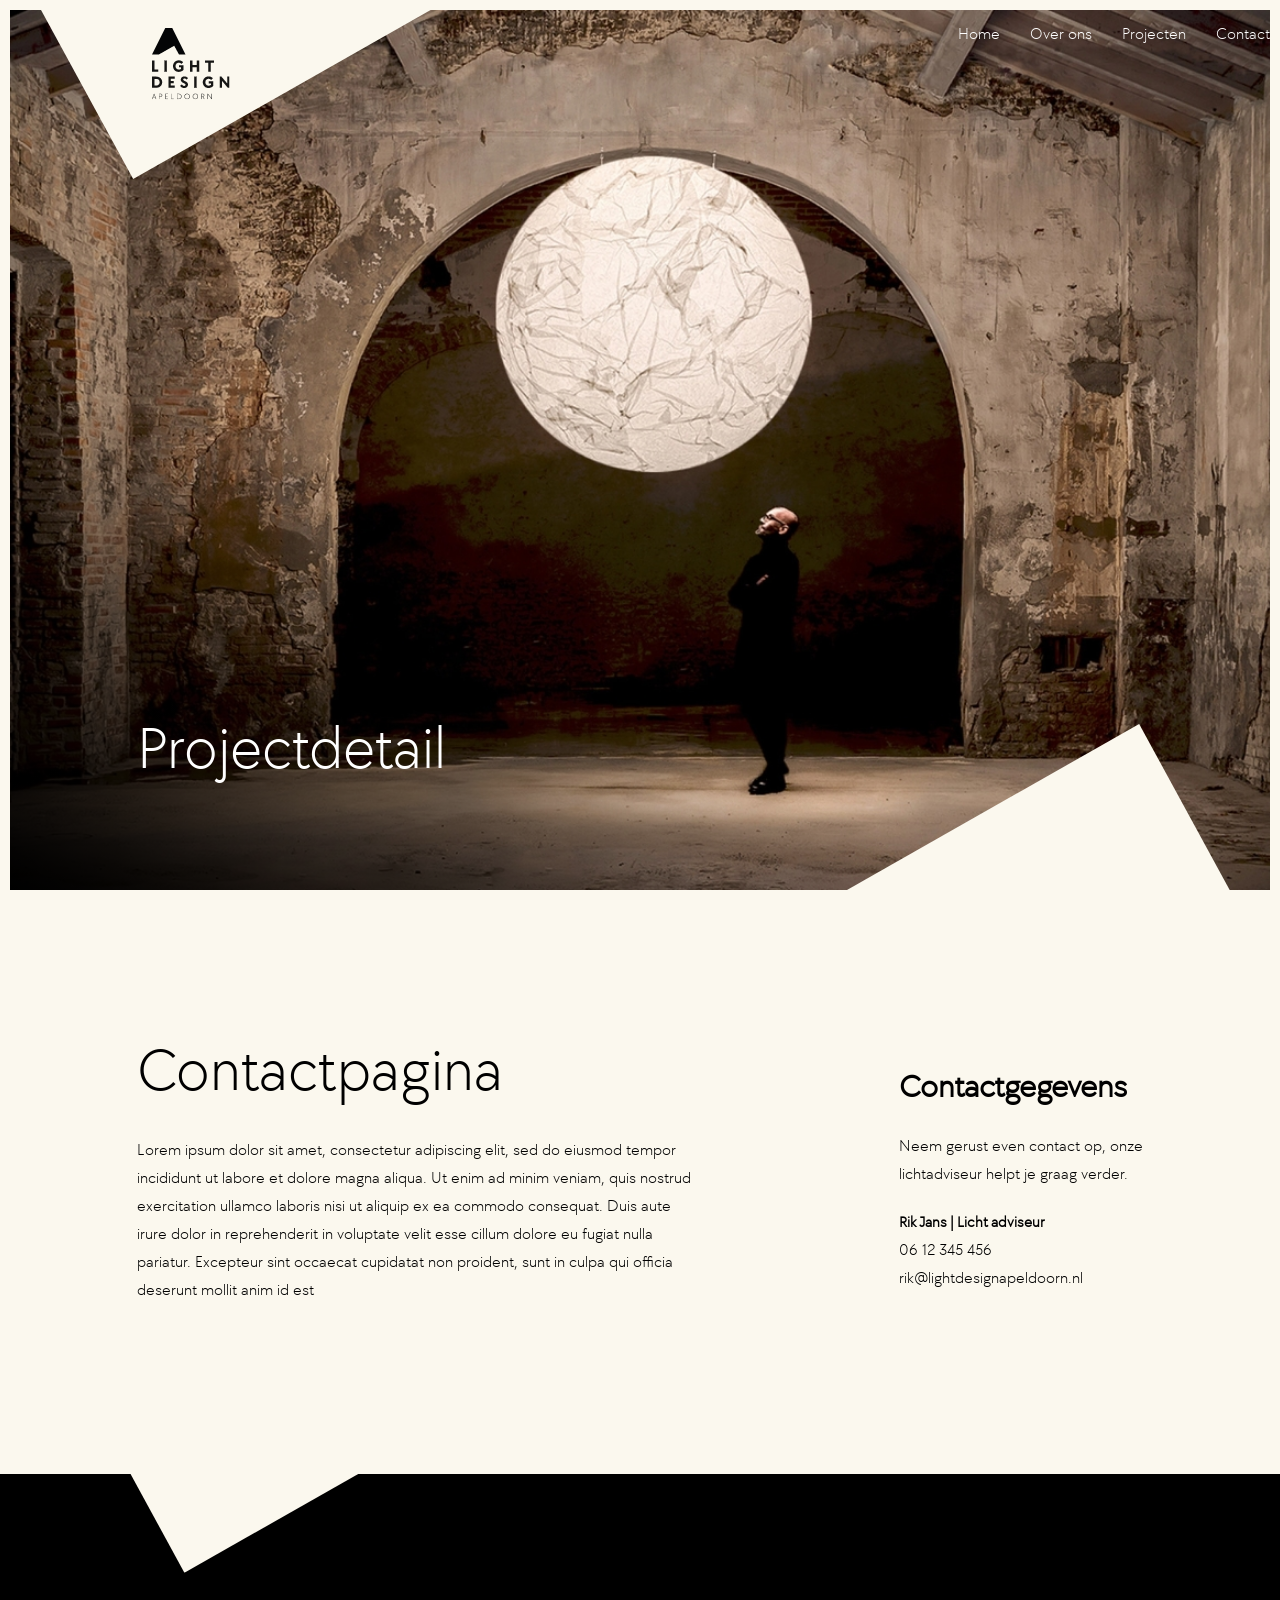
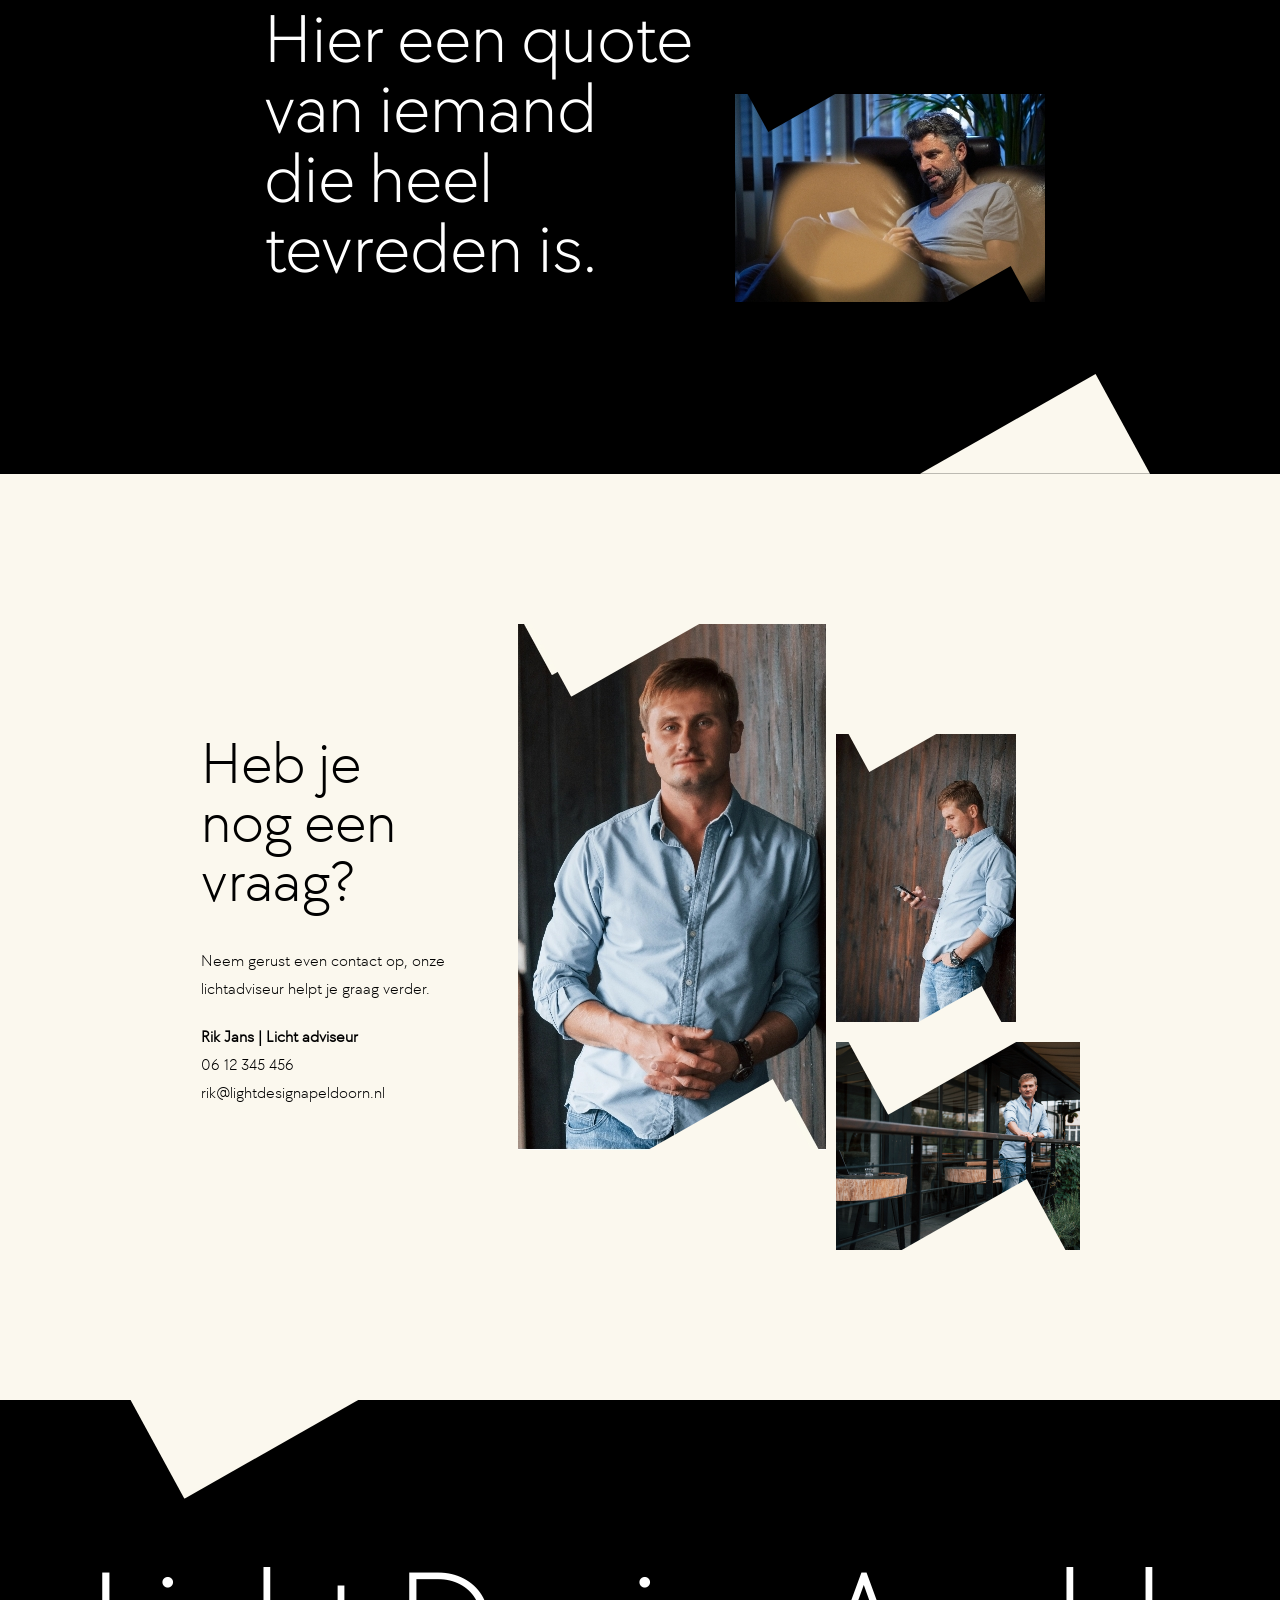
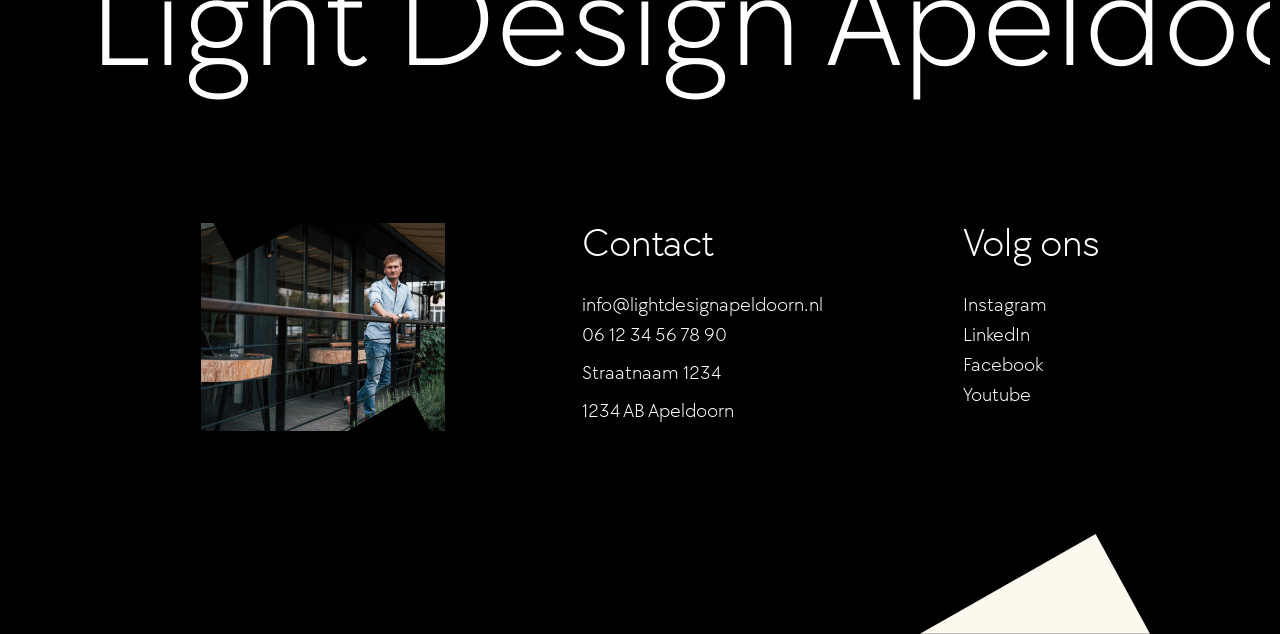
==== commit 26060668: "menu done" ====
--- a/contact.html
+++ b/contact.html
@@ -11,7 +11,12 @@
     
     <header>
       <div class="wrapper">
-        <a class="logo" href="index.html"><img src="images/logo.png" alt="image-logo"></a>
+        <a class="logo" href="index.html">
+          <svg class="shape-top" xmlns="http://www.w3.org/2000/svg" width="413.691"    height="179.454" viewBox="0 0 413.691 179.454">
+            <path id="Path_262" data-name="Path 262" d="M315.835,0,0,179.453H413.691Z" transform="translate(0 0)" fill="#fbf8ee"/>
+           </svg>
+          <img src="images/logo.png" alt="image-logo">
+        </a>
         <nav class="menu-large">
           <ul>
             <li><a href="index.html">Home</a></li>
--- a/style.css
+++ b/style.css
@@ -5,4 +5,4 @@
 Description: Custom developed theme.
 Text Domain: starter-theme
 Version: 1
-*/@font-face{font-family:"bold";src:url(/fonts/TTChocolatesTrialBold.ttf)}@font-face{font-family:"light";src:url(/fonts/TTChocolatesTrialLight.ttf)}html{line-height:1.75rem;font-size:1rem;font-weight:400;font-family:light,sans-serif;-webkit-font-smoothing:antialiased;-webkit-tap-highlight-color:rgba(0,0,0,0);-moz-osx-font-smoothing:grayscale;-webkit-text-size-adjust:100%;box-sizing:border-box;scroll-behavior:smooth}*{margin:0;padding:0}body{min-height:100vh;color:#000;background-color:#fbf8ee}#site-container{position:relative;overflow:hidden}#content-container>section:first-child{margin-top:50px}@media(min-width: 60rem){#content-container>section:first-child{margin-top:118px}}.cover-image{position:relative;width:100%}.cover-image>img{display:block;width:100%;height:100%;position:absolute;left:0;top:0;object-fit:cover}.wrapper{position:relative;width:calc(100% - 20px);max-width:86.875rem;margin:0 auto;display:grid;grid-template-columns:repeat(12, 1fr);grid-gap:50px 10px;gap:50px 10px}@media(min-width: 48rem){.wrapper{display:grid;grid-template-columns:repeat(20, 1fr);grid-gap:50px 10px;gap:50px 10px}}.with-margin{margin:2rem 0}@media(min-width: 48rem){.with-margin{margin:3rem 0}}@media(min-width: 60rem){.with-margin{margin:4rem 0}}@media(min-width: 90rem){.with-margin{margin:8rem 0}}.with-padding{padding:52px 0}@media(min-width: 48rem){.with-padding{padding:51px 0}}@media(min-width: 60rem){.with-padding{padding:5.75rem 0}}h1,h2,h3,h4{font-family:light,sans-serif;line-height:1;color:#000}h2,h3,h4{margin-bottom:0.625rem}h1{font-size:2.25rem;margin-bottom:1.5625rem;line-height:1;color:#fff;font-weight:300}@media(min-width: 60rem){h1{font-size:3.75rem;margin-bottom:2.25rem}}h2{font-size:2rem;line-height:1;font-weight:400;margin-bottom:1.5625rem}@media(min-width: 48rem){h2{font-size:2.5rem}}@media(min-width: 60rem){h2{font-size:3.75rem;margin-bottom:2.25rem}}h3{font-size:1.5rem;margin-bottom:0.9375rem}h4{font-size:1.375rem}b,strong{font-weight:700}em{font-style:italic}p{margin-bottom:20px}.text-container{padding:60px 0;grid-column-start:1;display:grid;grid-template-columns:repeat(12, 1fr);grid-gap:50px 10px;gap:50px 10px;grid-column-end:span 12}@media(min-width: 48rem){.text-container{grid-column-end:span 20;display:grid;grid-template-columns:repeat(20, 1fr);grid-gap:0rem 10px;gap:0rem 10px}}.text-container h1,.text-container h2,.text-container h3,.text-container h4,.text-container h5,.text-container h6{grid-column-start:2;grid-column-end:span 12}@media(min-width: 48rem){.text-container h1,.text-container h2,.text-container h3,.text-container h4,.text-container h5,.text-container h6{grid-column-start:3;grid-column-end:span 11}}.text-container p,.text-container ul,.text-container ol,.text-container blockquote,.text-container .embed-container,.text-container .wp-caption{line-height:1.5rem;max-width:100%;margin:0 0.3125rem 1.25rem 0;grid-column-start:2;grid-column-end:span 11}@media(min-width: 48rem){.text-container p,.text-container ul,.text-container ol,.text-container blockquote,.text-container .embed-container,.text-container .wp-caption{grid-column-start:3;grid-column-end:span 9}}@media(min-width: 60rem){.text-container p:last-child,.text-container ul:last-child,.text-container ol:last-child,.text-container blockquote:last-child,.text-container .embed-container:last-child,.text-container .wp-caption:last-child{margin-bottom:0}}.text-container ul,.text-container ol{position:relative;list-style:none}.text-container ul li:not(.gfield),.text-container ol li:not(.gfield){padding-left:1.25em}.text-container ul li:not(.gfield)::before,.text-container ol li:not(.gfield)::before{position:absolute;text-indent:-1.25em}.text-container ul li:not(.gfield)::before{content:"•"}.text-container ol{counter-reset:ol-counter}.text-container ol li{counter-increment:ol-counter}.text-container ol li::before{content:counter(ol-counter) "."}.text-container a:not(.btn):hover{color:#000}.text-container p:has(img){max-width:100%;position:relative;height:350px;margin:40px 0 60px 0;grid-column-start:2;grid-column-end:span 11}@media(min-width: 48rem){.text-container p:has(img){height:558px;grid-column-start:6;grid-column-end:span 13}}.text-container p:has(img)>img{width:100%;height:100%;object-fit:cover}.text-container p:has(img)::before{content:"";position:absolute;top:0;width:167.18px;left:10px;height:68px;background:url("images/shape-bottom.svg") no-repeat 0 0;z-index:3;transform:scale(-1)}.text-container p:has(img)::after{content:"";position:absolute;bottom:0;right:10px;width:167.18px;height:68px;background:url("images/shape-bottom.svg") no-repeat 0 0;z-index:5}.text-container blockquote{padding-left:1em;font-size:1.4em;line-height:1.2;border-left:.1rem solid currentColor}.text-container .body-text-btn{grid-column-start:2;grid-column-end:span 5}@media(min-width: 48rem){.text-container .body-text-btn{grid-column-start:3;grid-column-end:span 3}}.btn{transition:padding .3s ease-in-out;position:relative;font-family:bold,sans-serif;font-size:1rem;display:inline-block;background-color:#ba5d01;color:#fff;padding:0.75rem 1.25rem 0.75rem 1.25rem;text-decoration:none;line-height:1;overflow:hidden;z-index:1}.btn::before{position:absolute;content:"";top:50%;right:5px;width:35px;height:19px;transform:translate(-50%, -50%)}.btn{transition:all .2s ease-in-out}.btn-brown{font-family:light,sans-serif;background-color:#cdb568;color:#000;transition:all .2s ease-in-out;border:1px solid #cdb568;padding:0.6875rem 1.1875rem 0.6875rem 1.1875rem}.btn-brown:hover{background-color:rgba(0,0,0,0)}form{position:relative;max-width:43.75rem}form input[type=text]{background:#fff;height:3.75rem;padding:1.25rem 1.875rem;border-radius:1.875rem}form input[type=text]::-webkit-input-placeholder{color:rgba(0,0,0,.6);font-weight:400}form input[type=text]:-moz-placeholder{color:rgba(0,0,0,.6);font-weight:400}form input[type=text]::-moz-placeholder{color:rgba(0,0,0,.6);font-weight:400}form input[type=text]:-ms-input-placeholder{color:rgba(0,0,0,.6);font-weight:400}form input[type=submit]{position:absolute;top:0;right:0;background:#000;height:3.75rem;border-radius:1.875rem;color:#fff;font-weight:800;padding:0 1.875rem;text-transform:uppercase}form input[type=submit]:hover{cursor:pointer}header{position:fixed;top:0;left:0;height:80px;z-index:100;width:100%;transition:all .3s ease-in-out}header.fixed{background-color:#fbf8ee;box-shadow:0 2px 4px rgba(0,0,0,.1)}header.fixed .menu-large{transition:all .3s ease-in-out;margin-top:30px}header.fixed .menu-large ul li a{color:#000}.menu-large{display:none;margin-top:20px}@media(min-width: 48rem){.menu-large{display:block;grid-column-start:10;grid-column-end:span 10;justify-self:end}}@media(min-width: 48rem){.menu-large ul{display:flex;gap:30px;align-items:center}.menu-large ul li{list-style:none}.menu-large ul li a{text-decoration:none;color:#fff;font-size:1rem}}.logo{position:relative;display:inline-block;height:55px;width:60px;left:65px}.logo::before{content:"";position:absolute;top:-150px;left:-62px;width:400px;height:180px;z-index:-1;background-color:#fbf8ee;transform:rotate(-31deg)}.hero{overflow:hidden;position:relative;height:589px;margin:10px 10px 150px 10px}@media(min-width: 60rem){.hero{height:calc(100vh - 20px)}}.hero .wrapper{z-index:6;height:100%;align-items:end}@media(min-width: 48rem){.hero .wrapper{width:100%}}.hero .shape-bottom{bottom:-1px;position:absolute;right:25px;z-index:5;width:30vw;height:auto;max-width:414px}@media(min-width: 60rem){.hero .shape-bottom{right:40px}}.hero-image{position:absolute;height:100%;width:100%;z-index:3}.hero-image::before{content:"";position:absolute;top:0;left:0;width:100%;height:100%;z-index:4;background:#fff;background:linear-gradient(195deg, rgba(255, 255, 255, 0.0004376751) 50%, rgb(0, 0, 0) 100%)}@media(min-width: 60rem){.hero-image::before{background:linear-gradient(211deg, rgba(255, 255, 255, 0.0004376751) 65%, rgb(0, 0, 0) 100%)}}.hero-text{grid-column-start:2;grid-column-end:span 10;margin-bottom:38px}@media(min-width: 60rem){.hero-text{grid-column-start:3;grid-column-end:span 8;margin-bottom:76px}}.hero-text .arrow-right{position:relative;top:4px;right:0;padding-left:14px;width:35px;transition:right .3s ease-in-out}@media(min-width: 60rem){.hero-text .arrow-right{width:47px}}@media(min-width: 60rem){.hero-text .btn{padding-left:0;font-size:20px;background-color:rgba(0,0,0,0)}.hero-text .btn:hover .arrow-right{right:-20px;color:#ba5d01;z-index:-1}}.title-image{margin:92px 0px}.title-image .wrapper{align-items:end}.title-image .wrapper h2{font-size:46px;margin-bottom:40px;grid-column-start:2;grid-column-end:span 11}@media(min-width: 60rem){.title-image .wrapper h2{font-size:60px;margin-bottom:200px;grid-column-start:2;grid-column-end:span 5}}.title-image-image{height:440px;margin-left:1px;margin-bottom:40px;grid-column-start:3;grid-column-end:span 9}@media(min-width: 60rem){.title-image-image{height:732px;grid-column-start:7;grid-column-end:span 8}}.title-image-text-image{position:relative;bottom:-40px;grid-column-start:3;grid-column-end:span 9}@media(min-width: 60rem){.title-image-text-image{grid-column-start:16;grid-column-end:span 4}}.title-image-text-image-image{display:none}@media(min-width: 60rem){.title-image-text-image-image{position:relative;display:block;margin-top:60px;height:193.93px}.title-image-text-image-image .shape-top{top:-1px;position:absolute;left:25px;z-index:8;width:90px;height:auto;transform:scale(-1);max-width:414px}}@media(min-width: 60rem)and (min-width: 60rem){.title-image-text-image-image .shape-top{left:1vw}}@media(min-width: 60rem){.title-image-text-image-image .shape-bottom{bottom:-3px;position:absolute;right:25px;z-index:8;width:90px;height:auto;max-width:414px}}@media(min-width: 60rem)and (min-width: 60rem){.title-image-text-image-image .shape-bottom{right:1vw}}.overview-project{overflow:hidden;position:relative;height:589px;margin:10px 0px 150px 10px}@media(min-width: 60rem){.overview-project{margin:10px 10px 150px 10px;min-height:820px}}.overview-project .wrapper{width:100%;align-items:end;height:100%;z-index:4}.overview-project .shape-top{top:-1px;position:absolute;left:25px;z-index:8;width:30vw;height:auto;transform:scale(-1);max-width:414px}@media(min-width: 60rem){.overview-project .shape-top{left:135px}}.overview-project .shape-bottom{bottom:-5px;position:absolute;right:25px;z-index:8;width:30vw;height:auto;max-width:414px}@media(min-width: 60rem){.overview-project .shape-bottom{right:135px}}.overview-project-image{position:absolute;height:100%;width:100%;z-index:3}.overview-project-image::before{content:"";position:absolute;top:0;left:0;width:100%;height:100%;z-index:4;background:#fff;background:linear-gradient(195deg, rgba(255, 255, 255, 0.0004376751) 50%, rgb(0, 0, 0) 100%)}@media(min-width: 60rem){.overview-project-image::before{background:linear-gradient(211deg, rgba(255, 255, 255, 0.0004376751) 65%, rgb(0, 0, 0) 100%)}}.overview-project-text{grid-column-start:2;grid-column-end:span 10;margin-bottom:38px}@media(min-width: 60rem){.overview-project-text{grid-column-start:3;margin-bottom:76px}}.overview-project-text .arrow-right{position:relative;top:4px;right:0;padding-left:14px;width:35px;transition:right .3s ease-in-out}@media(min-width: 60rem){.overview-project-text .arrow-right{width:47px}}.overview-project-text h1{font-size:45px}@media(min-width: 60rem){.overview-project-text h1{font-size:70px}}.text-image{margin-bottom:150px;padding:130px 0}.text-image-background{position:relative;background-color:#000}.text-image-background .text-image-text h1{color:#fff}.text-image-background .text-image-image .shape-top path{fill:#000}.text-image-background .text-image-image .shape-bottom path{fill:#000}.text-image-background .shape-top{top:-1px;position:absolute;left:10px;z-index:8;width:118px;height:auto;transform:scale(-1)}@media(min-width: 60rem){.text-image-background .shape-top{width:230px;left:130px}}.text-image-background .shape-bottom{bottom:0px;position:absolute;right:10px;z-index:8;width:118px;height:auto}@media(min-width: 60rem){.text-image-background .shape-bottom{width:230px;right:130px}}.text-image-text{grid-column-start:2;grid-column-end:span 10}@media(min-width: 60rem){.text-image-text{grid-column-start:5;grid-column-end:span 7}}.text-image-text h1{color:#000;font-size:46px;margin-bottom:60px}@media(min-width: 60rem){.text-image-text h1{font-size:70px}}.text-image-image{position:relative;overflow:hidden;grid-column-start:3;grid-column-end:span 9;height:208px;max-width:310px}@media(min-width: 60rem){.text-image-image{grid-column-start:12;grid-column-end:span 6;margin:90px 0 0 26px}}.text-image-image .shape-top{top:-1px;position:absolute;left:25px;z-index:8;width:90px;height:auto;transform:scale(-1);max-width:414px}@media(min-width: 60rem){.text-image-image .shape-top{left:1vw}}.text-image-image .shape-bottom{bottom:-3px;position:absolute;right:25px;z-index:8;width:90px;height:auto;max-width:414px}@media(min-width: 60rem){.text-image-image .shape-bottom{right:1vw}}.overview-products{position:relative;background-color:#000;padding:100px 0}@media(min-width: 60rem){.overview-products{padding:150px 0}}.overview-products .wrapper h1{font-size:46px;grid-column-start:2}@media(min-width: 60rem){.overview-products .wrapper h1{font-size:70px;grid-column-start:9;grid-column-end:span 6;font-size:100px;margin-bottom:25px}}.overview-products .wrapper .btn-product{grid-column-start:2;grid-column-end:span 7}@media(min-width: 60rem){.overview-products .wrapper .btn-product{margin-top:-50px;grid-column-start:15;grid-column-end:span 5}}.overview-products .wrapper .btn-product .btn:hover{color:#cdb568}.overview-products .shape-top{top:-1px;position:absolute;left:10px;z-index:8;width:118px;height:auto;transform:scale(-1)}@media(min-width: 60rem){.overview-products .shape-top{width:230px;left:130px}}.overview-products .shape-bottom{bottom:-3px;position:absolute;right:10px;z-index:8;width:118px;height:auto}@media(min-width: 60rem){.overview-products .shape-bottom{width:230px;right:130px}}.overview-produc-item{height:482px;position:relative;overflow:hidden;grid-column-start:2;grid-column-end:span 10}@media(min-width: 48rem){.overview-produc-item{grid-column-end:span 9}.overview-produc-item:nth-child(3n+1){grid-column-start:2}.overview-produc-item:nth-child(3n+2){grid-column-start:12}}@media(min-width: 60rem){.overview-produc-item{grid-column-end:span 5}.overview-produc-item:nth-child(3n+1){grid-column-start:3;margin-top:-70px}.overview-produc-item:nth-child(3n+2){grid-column-start:9;margin-top:120px}.overview-produc-item:nth-child(3n+3){grid-column-start:15}}.overview-produc-item .shape-top{top:-1px;position:absolute;left:25px;z-index:8;width:170px;height:auto;transform:scale(-1);max-width:414px}.overview-produc-item .shape-top path{fill:#000}@media(min-width: 60rem){.overview-produc-item .shape-top{left:1vw}}.overview-produc-item .shape-bottom{bottom:-3px;position:absolute;right:25px;z-index:8;width:170px;height:auto;max-width:414px}.overview-produc-item .shape-bottom path{fill:#000}@media(min-width: 60rem){.overview-produc-item .shape-bottom{right:1vw}}.overview-product-item-image{position:absolute;top:0;left:0;width:100%;height:100%}.overview-product-item-text{position:absolute;width:100%;height:100%;display:flex;flex-direction:column;justify-content:end;z-index:4}.overview-product-item-text .btn{margin:30px;padding-left:0;padding-bottom:0;background-color:rgba(0,0,0,0)}.overview-product-item-text .btn span{display:inline-block;font-size:21px;padding-right:15px}.cta{margin-bottom:150px}.cta-content{grid-column-start:2;grid-column-end:span 8}@media(min-width: 60rem){.cta-content{margin-top:110px;grid-column-start:4;grid-column-end:span 4}}.cta-content h2{font-size:60px}@media(min-width: 60rem){.cta-content h2{font-size:59px}}.cta-content a{display:block;text-decoration:none;color:#000;transition:all .3s ease-in-out}.cta-content a:hover{color:#ba5d01}.cta-content h5{font-size:16px}.cta-image-big{overflow:hidden;height:350px;grid-column-start:2;grid-column-end:span 10}@media(min-width: 60rem){.cta-image-big{height:526px;grid-column-start:9;grid-column-end:span 5}}.cta-image-big .shape-top{top:-1px;position:absolute;left:25px;z-index:8;width:100px;height:auto;transform:scale(-1)}@media(min-width: 60rem){.cta-image-big .shape-top{left:1vw;width:170px}}.cta-image-big .shape-bottom{bottom:-3px;position:absolute;right:25px;z-index:8;width:100px;height:auto}@media(min-width: 60rem){.cta-image-big .shape-bottom{right:1vw;width:170px}}.cta-image-medium-small{display:none}@media(min-width: 60rem){.cta-image-medium-small{display:block;margin-top:110px;display:grid;grid-template-columns:repeat(4, 1fr);grid-gap:20px 10px;gap:20px 10px;grid-column-start:14;grid-column-end:span 4}}.cta-image-small{position:relative;overflow:hidden}@media(min-width: 60rem){.cta-image-small{height:288px;grid-column-start:1;grid-column-end:span 3}}.cta-image-small .shape-top{top:-1px;position:absolute;left:25px;z-index:8;width:90px;height:auto;transform:scale(-1)}@media(min-width: 60rem){.cta-image-small .shape-top{left:1vw}}.cta-image-small .shape-bottom{bottom:-3px;position:absolute;right:25px;z-index:8;width:90px;height:auto}@media(min-width: 60rem){.cta-image-small .shape-bottom{right:1vw}}.cta-image-medium{position:relative;overflow:hidden}@media(min-width: 60rem){.cta-image-medium{height:208px;grid-column-start:1;grid-column-end:span 4}}.cta-image-medium .shape-top{top:-1px;position:absolute;left:25px;z-index:8;width:170px;height:auto;transform:scale(-1);max-width:414px}@media(min-width: 60rem){.cta-image-medium .shape-top{left:1vw}}.cta-image-medium .shape-bottom{bottom:-3px;position:absolute;right:25px;z-index:8;width:170px;height:auto;max-width:414px}@media(min-width: 60rem){.cta-image-medium .shape-bottom{right:1vw}}.projectdetails{margin-bottom:150px}.projectdetails .wrapper{grid-template-rows:minmax(448px, 1fr)}.projectdetails-image-big{overflow:hidden;position:relative;height:730px;grid-column-start:1;grid-column-end:span 12}@media(min-width: 48rem){.projectdetails-image-big{grid-column-start:2;grid-column-end:span 8;grid-row-end:span 2}}.projectdetails-image-big .zoom-icon{position:absolute;width:32px;height:32px;z-index:10;bottom:5px;right:60px}@media(min-width: 60rem){.projectdetails-image-big .zoom-icon{right:3vw}}.projectdetails-image-big .shape-top{top:-1px;position:absolute;left:25px;z-index:8;width:170px;height:auto;transform:scale(-1);max-width:414px;right:25px}@media(min-width: 60rem){.projectdetails-image-big .shape-top{left:1vw}}.projectdetails-image-big .shape-bottom{bottom:-3px;position:absolute;right:25px;z-index:8;width:170px;height:auto;max-width:414px}@media(min-width: 60rem){.projectdetails-image-big .shape-bottom{right:1vw}}.start-11{grid-column-start:1}@media(min-width: 48rem){.start-11{grid-column-start:11}}.start-13{grid-column-start:1}@media(min-width: 48rem){.start-13{grid-column-start:13}}.projectdetails-image-medium{overflow:hidden;position:relative;height:445px;grid-column-end:span 12}@media(min-width: 48rem){.projectdetails-image-medium{grid-column-end:span 9}}.projectdetails-image-medium .zoom-icon{position:absolute;width:32px;height:32px;z-index:10;bottom:5px;right:60px}@media(min-width: 60rem){.projectdetails-image-medium .zoom-icon{right:3vw}}.projectdetails-image-medium .shape-top{top:-1px;position:absolute;left:25px;z-index:8;width:170px;height:auto;transform:scale(-1);max-width:414px}@media(min-width: 60rem){.projectdetails-image-medium .shape-top{left:1vw}}.projectdetails-image-medium .shape-bottom{bottom:-3px;position:absolute;right:25px;z-index:8;width:170px;height:auto;max-width:414px}@media(min-width: 60rem){.projectdetails-image-medium .shape-bottom{right:1vw}}.projectdetails-text{grid-column-end:span 9}.projectdetails-text-image{overflow:hidden;position:relative;grid-column-start:2;grid-column-end:span 4;grid-row-end:span 2;align-self:end}.projectdetails-text-image h2{margin-bottom:120px}.projectdetails-text-image-image{overflow:hidden;position:relative;height:250px}.projectdetails-text-image-image .zoom-icon{position:absolute;width:32px;height:32px;z-index:10;bottom:5px;right:60px}@media(min-width: 60rem){.projectdetails-text-image-image .zoom-icon{right:3vw}}.projectdetails-text-image-image .shape-top{top:-1px;position:absolute;left:25px;z-index:8;width:170px;height:auto;transform:scale(-1);max-width:414px}@media(min-width: 60rem){.projectdetails-text-image-image .shape-top{left:1vw}}.projectdetails-text-image-image .shape-bottom{bottom:-3px;position:absolute;right:25px;z-index:8;width:170px;height:auto;max-width:414px}@media(min-width: 60rem){.projectdetails-text-image-image .shape-bottom{right:1vw}}.contact{margin-bottom:150px}.contact-content{grid-column-start:2;grid-column-end:span 10}@media(min-width: 48rem){.contact-content{grid-column-start:3;grid-column-end:span 9}}.contact-sidebar{margin-top:30px;grid-column-start:2;grid-column-end:span 10}@media(min-width: 48rem){.contact-sidebar{grid-column-start:15;grid-column-end:span 4}}.contact-sidebar h3{margin-bottom:30px}@media(min-width: 48rem){.contact-sidebar h3{font-size:32px}}.contact-sidebar h5{font-size:15px}.contact-sidebar a{text-decoration:none;color:#000}.menu-is-open #content-container{position:fixed;width:100%;height:100vh;left:0;top:0}.header-menu-small{position:fixed;top:-100%;left:0;width:100%;transition:all .3s ease;z-index:8;opacity:0;min-height:100vh;background:#000}.header-menu-small .wrapper{padding-top:7.5rem}.header-menu-small .wrapper>ul{position:relative;width:100%;margin:0 auto}.header-menu-small .wrapper>ul ul.sub-menu li{margin-bottom:0}.header-menu-small .wrapper>ul ul.sub-menu li a{padding:0.625rem 1.25rem 1.25rem 1.875rem;font-size:1.25rem}.header-menu-small .wrapper>ul>li{margin-bottom:0.1875rem}.menu-is-open .header-menu-small{position:relative;top:0;opacity:1}.header-menu-small>ul{position:relative}.header-menu-small li{margin-bottom:0.1875rem}.header-menu-small a{font-family:bold,sans-serif;font-size:1.875rem;color:#fff;display:block;background:#181818;padding:1.25rem}.header-menu-large{display:none}@media(min-width: 60rem){.header-menu-large{display:flex;align-items:flex-start;padding-top:2.5rem}.header-menu-large li+li{margin-left:2rem}.header-menu-large li{position:relative}.header-menu-large li.current-menu-item:before{transition:all .4s ease-in-out;content:"";position:absolute;left:50%;top:-3.125rem;width:0.0625rem;height:1.875rem;background:#fff}.header-menu-large li.current-menu-item a{pointer-events:none}.header-menu-large li.menu-item-has-children:hover>ul{display:block}.fixed .header-menu-large li.current-menu-item:before{top:-2.5rem;background:#fff}.header-menu-large li a{font-family:bold,sans-serif;font-size:1.125rem;text-decoration:none;color:#fff}.header-menu-large li a:hover{text-decoration:underline}.fixed .header-menu-large li a{color:#fff}.fixed .header-menu-large{padding-top:1.25rem}.header-menu-large ul.sub-menu{display:none;position:absolute;top:2rem;left:0;background:#fff;min-width:9.375rem}.header-menu-large ul.sub-menu li{margin-left:0 !important;padding-bottom:0}.header-menu-large ul.sub-menu li a{color:#000;display:block;padding:0.75rem 0.625rem 0.5rem;font-size:1rem;border-radius:0;line-height:1.2}.header-menu-large ul.sub-menu li a:hover{background-color:rgba(0,0,0,.2);text-decoration:none}}.header-burger{position:absolute;top:1.875rem;transform:translateY(-50%);right:1.25rem;transition:transform .3s ease;transform-origin:center}@media(min-width: 60rem){.header-burger{display:none}}.menu-is-open .header-burger{transform:translateY(-50%) rotate(-90deg)}.header-burger-open{display:block;width:2.5rem;height:2.5rem}.menu-is-open .header-burger-open{display:none}.header-burger-close{display:none;width:2.5rem;height:2.5rem}.menu-is-open .header-burger-close{display:block}footer{position:relative;background-color:#000;padding:90px 0 150px 0}@media(min-width: 60rem){footer{padding:150px 0}}footer .shape-top{top:-1px;position:absolute;left:10px;z-index:8;width:118px;height:auto;transform:scale(-1)}@media(min-width: 60rem){footer .shape-top{width:230px;left:130px}}footer .shape-bottom{bottom:0px;position:absolute;right:10px;z-index:8;width:118px;height:auto}@media(min-width: 60rem){footer .shape-bottom{width:230px;right:130px}}footer .wrapper{display:grid;grid-template-columns:repeat(12, 1fr);grid-gap:0rem 10px;gap:0rem 10px;overflow:hidden}@media(min-width: 60rem){footer .wrapper{display:grid;grid-template-columns:repeat(20, 1fr);grid-gap:60px 10px;gap:60px 10px}}footer h1{position:relative;right:0px;font-size:11.2vw;margin-bottom:75px;text-wrap:nowrap;grid-column-start:2;grid-column-end:span 12}@media(min-width: 48rem){footer h1{font-size:10.8vw;right:-15px}}footer h3,footer p,footer a{color:#fff;text-decoration:none}footer h3{font-size:40px;font-weight:300;margin-bottom:27px}footer p{font-size:20px;margin-bottom:10px}footer a{font-size:20px}.footer-adress{margin-bottom:50px}.footer-content{grid-column-start:2;grid-column-end:span 11}@media(min-width: 60rem){.footer-content{grid-column-start:1;grid-column-end:span 20;display:grid;grid-template-columns:repeat(20, 1fr);grid-gap:0rem 10px;gap:0rem 10px}}.footer-image{position:relative;display:none;height:208px}@media(min-width: 60rem){.footer-image{display:block;grid-column-start:4;grid-column-end:span 4}}.footer-image .shape-top{top:-1px;position:absolute;left:25px;z-index:8;width:90px;height:auto;transform:scale(-1);max-width:414px}.footer-image .shape-top path{fill:#000}@media(min-width: 60rem){.footer-image .shape-top{left:1vw}}.footer-image .shape-bottom{bottom:-3px;position:absolute;right:25px;z-index:8;width:90px;height:auto;max-width:414px}.footer-image .shape-bottom path{fill:#000}@media(min-width: 60rem){.footer-image .shape-bottom{right:1vw}}@media(min-width: 60rem){.footer-adress{grid-column-start:10;grid-column-end:span 4}}@media(min-width: 60rem){.footer-social{grid-column-start:16;grid-column-end:span 3}}/*# sourceMappingURL=style.css.map */
+*/@font-face{font-family:"bold";src:url(/fonts/TTChocolatesTrialBold.ttf)}@font-face{font-family:"light";src:url(/fonts/TTChocolatesTrialLight.ttf)}html{line-height:1.75rem;font-size:1rem;font-weight:400;font-family:light,sans-serif;-webkit-font-smoothing:antialiased;-webkit-tap-highlight-color:rgba(0,0,0,0);-moz-osx-font-smoothing:grayscale;-webkit-text-size-adjust:100%;box-sizing:border-box;scroll-behavior:smooth}*{margin:0;padding:0}body{min-height:100vh;color:#000;background-color:#fbf8ee}#site-container{position:relative;overflow:hidden}#content-container>section:first-child{margin-top:50px}@media(min-width: 60rem){#content-container>section:first-child{margin-top:118px}}.cover-image{position:relative;width:100%}.cover-image>img{display:block;width:100%;height:100%;position:absolute;left:0;top:0;object-fit:cover}.wrapper{position:relative;width:calc(100% - 20px);max-width:86.875rem;margin:0 auto;display:grid;grid-template-columns:repeat(12, 1fr);grid-gap:50px 10px;gap:50px 10px}@media(min-width: 48rem){.wrapper{display:grid;grid-template-columns:repeat(20, 1fr);grid-gap:50px 10px;gap:50px 10px}}.with-margin{margin:2rem 0}@media(min-width: 48rem){.with-margin{margin:3rem 0}}@media(min-width: 60rem){.with-margin{margin:4rem 0}}@media(min-width: 90rem){.with-margin{margin:8rem 0}}.with-padding{padding:52px 0}@media(min-width: 48rem){.with-padding{padding:51px 0}}@media(min-width: 60rem){.with-padding{padding:5.75rem 0}}h1,h2,h3,h4{font-family:light,sans-serif;line-height:1;color:#000}h2,h3,h4{margin-bottom:0.625rem}h1{font-size:2.25rem;margin-bottom:1.5625rem;line-height:1;color:#fff;font-weight:300}@media(min-width: 60rem){h1{font-size:3.75rem;margin-bottom:2.25rem}}h2{font-size:2rem;line-height:1;font-weight:400;margin-bottom:1.5625rem}@media(min-width: 48rem){h2{font-size:2.5rem}}@media(min-width: 60rem){h2{font-size:3.75rem;margin-bottom:2.25rem}}h3{font-size:1.5rem;margin-bottom:0.9375rem}h4{font-size:1.375rem}b,strong{font-weight:700}em{font-style:italic}p{margin-bottom:20px}.text-container{padding:60px 0;grid-column-start:1;display:grid;grid-template-columns:repeat(12, 1fr);grid-gap:50px 10px;gap:50px 10px;grid-column-end:span 12}@media(min-width: 48rem){.text-container{grid-column-end:span 20;display:grid;grid-template-columns:repeat(20, 1fr);grid-gap:0rem 10px;gap:0rem 10px}}.text-container h1,.text-container h2,.text-container h3,.text-container h4,.text-container h5,.text-container h6{grid-column-start:2;grid-column-end:span 12}@media(min-width: 48rem){.text-container h1,.text-container h2,.text-container h3,.text-container h4,.text-container h5,.text-container h6{grid-column-start:3;grid-column-end:span 11}}.text-container p,.text-container ul,.text-container ol,.text-container blockquote,.text-container .embed-container,.text-container .wp-caption{line-height:1.5rem;max-width:100%;margin:0 0.3125rem 1.25rem 0;grid-column-start:2;grid-column-end:span 11}@media(min-width: 48rem){.text-container p,.text-container ul,.text-container ol,.text-container blockquote,.text-container .embed-container,.text-container .wp-caption{grid-column-start:3;grid-column-end:span 9}}@media(min-width: 60rem){.text-container p:last-child,.text-container ul:last-child,.text-container ol:last-child,.text-container blockquote:last-child,.text-container .embed-container:last-child,.text-container .wp-caption:last-child{margin-bottom:0}}.text-container ul,.text-container ol{position:relative;list-style:none}.text-container ul li:not(.gfield),.text-container ol li:not(.gfield){padding-left:1.25em}.text-container ul li:not(.gfield)::before,.text-container ol li:not(.gfield)::before{position:absolute;text-indent:-1.25em}.text-container ul li:not(.gfield)::before{content:"•"}.text-container ol{counter-reset:ol-counter}.text-container ol li{counter-increment:ol-counter}.text-container ol li::before{content:counter(ol-counter) "."}.text-container a:not(.btn):hover{color:#000}.text-container p:has(img){max-width:100%;position:relative;height:350px;margin:40px 0 60px 0;grid-column-start:2;grid-column-end:span 11}@media(min-width: 48rem){.text-container p:has(img){height:558px;grid-column-start:6;grid-column-end:span 13}}.text-container p:has(img)>img{width:100%;height:100%;object-fit:cover}.text-container p:has(img)::before{content:"";position:absolute;top:0;width:167.18px;left:10px;height:68px;background:url("images/shape-bottom.svg") no-repeat 0 0;z-index:3;transform:scale(-1)}.text-container p:has(img)::after{content:"";position:absolute;bottom:0;right:10px;width:167.18px;height:68px;background:url("images/shape-bottom.svg") no-repeat 0 0;z-index:5}.text-container blockquote{padding-left:1em;font-size:1.4em;line-height:1.2;border-left:.1rem solid currentColor}.text-container .body-text-btn{grid-column-start:2;grid-column-end:span 5}@media(min-width: 48rem){.text-container .body-text-btn{grid-column-start:3;grid-column-end:span 3}}.btn{transition:padding .3s ease-in-out;position:relative;font-family:bold,sans-serif;font-size:1rem;display:inline-block;background-color:#ba5d01;color:#fff;padding:0.75rem 1.25rem 0.75rem 1.25rem;text-decoration:none;line-height:1;overflow:hidden;z-index:1}.btn::before{position:absolute;content:"";top:50%;right:5px;width:35px;height:19px;transform:translate(-50%, -50%)}.btn{transition:all .2s ease-in-out}.btn-brown{font-family:light,sans-serif;background-color:#cdb568;color:#000;transition:all .2s ease-in-out;border:1px solid #cdb568;padding:0.6875rem 1.1875rem 0.6875rem 1.1875rem}.btn-brown:hover{background-color:rgba(0,0,0,0)}form{position:relative;max-width:43.75rem}form input[type=text]{background:#fff;height:3.75rem;padding:1.25rem 1.875rem;border-radius:1.875rem}form input[type=text]::-webkit-input-placeholder{color:rgba(0,0,0,.6);font-weight:400}form input[type=text]:-moz-placeholder{color:rgba(0,0,0,.6);font-weight:400}form input[type=text]::-moz-placeholder{color:rgba(0,0,0,.6);font-weight:400}form input[type=text]:-ms-input-placeholder{color:rgba(0,0,0,.6);font-weight:400}form input[type=submit]{position:absolute;top:0;right:0;background:#000;height:3.75rem;border-radius:1.875rem;color:#fff;font-weight:800;padding:0 1.875rem;text-transform:uppercase}form input[type=submit]:hover{cursor:pointer}header{position:fixed;top:0;left:0;height:80px;z-index:100;width:100%;transition:all .3s ease-in-out}header.fixed{background-color:#fbf8ee;box-shadow:0 2px 4px rgba(0,0,0,.1)}header.fixed .menu-large{transition:all .3s ease-in-out;margin-top:30px}header.fixed .menu-large ul li a{color:#000}.menu-large{display:none;margin-top:20px}@media(min-width: 48rem){.menu-large{display:block;grid-column-start:10;grid-column-end:span 11;justify-self:end}}@media(min-width: 48rem){.menu-large ul{display:flex;gap:30px;align-items:center}.menu-large ul li{list-style:none}.menu-large ul li a{text-decoration:none;color:#fff;font-size:1rem}}.logo{position:relative;height:55px;width:60px}@media(min-width: 48rem){.logo{left:65px}}.logo>img{position:absolute;top:26%;left:130%;width:78px;height:auto;object-fit:cover;align-self:center}@media(min-width: 48rem){.logo>img{top:50%;left:128%}}.logo .shape-top{top:-1px;position:absolute;left:10px;z-index:8;width:315px;height:auto;transform:scale(-1);z-index:-1}@media(min-width: 48rem){.logo .shape-top{width:415px;left:-40px}}.hero{overflow:hidden;position:relative;height:589px;margin:10px 10px 150px 10px}@media(min-width: 60rem){.hero{height:calc(100vh - 20px)}}.hero .wrapper{z-index:6;height:100%;align-items:end}@media(min-width: 48rem){.hero .wrapper{width:100%}}.hero .shape-bottom{bottom:-1px;position:absolute;right:25px;z-index:5;width:30vw;height:auto;max-width:414px}@media(min-width: 60rem){.hero .shape-bottom{right:40px}}.hero-image{position:absolute;height:100%;width:100%;z-index:3}.hero-image::before{content:"";position:absolute;top:0;left:0;width:100%;height:100%;z-index:4;background:#fff;background:linear-gradient(195deg, rgba(255, 255, 255, 0.0004376751) 50%, rgb(0, 0, 0) 100%)}@media(min-width: 60rem){.hero-image::before{background:linear-gradient(211deg, rgba(255, 255, 255, 0.0004376751) 65%, rgb(0, 0, 0) 100%)}}.hero-text{grid-column-start:2;grid-column-end:span 10;margin-bottom:38px}@media(min-width: 60rem){.hero-text{grid-column-start:3;grid-column-end:span 8;margin-bottom:76px}}.hero-text .arrow-right{position:relative;top:4px;right:0;padding-left:14px;width:35px;transition:right .3s ease-in-out}@media(min-width: 60rem){.hero-text .arrow-right{width:47px}}@media(min-width: 60rem){.hero-text .btn{padding-left:0;font-size:20px;background-color:rgba(0,0,0,0)}.hero-text .btn:hover .arrow-right{right:-20px;color:#ba5d01;z-index:-1}}.title-image{margin:92px 0px}.title-image .wrapper{align-items:end}.title-image .wrapper h2{font-size:46px;margin-bottom:40px;grid-column-start:2;grid-column-end:span 11}@media(min-width: 60rem){.title-image .wrapper h2{font-size:60px;margin-bottom:200px;grid-column-start:2;grid-column-end:span 5}}.title-image-image{height:440px;margin-left:1px;margin-bottom:40px;grid-column-start:3;grid-column-end:span 9}@media(min-width: 60rem){.title-image-image{height:732px;grid-column-start:7;grid-column-end:span 8}}.title-image-text-image{position:relative;bottom:-40px;grid-column-start:3;grid-column-end:span 9}@media(min-width: 60rem){.title-image-text-image{grid-column-start:16;grid-column-end:span 4}}.title-image-text-image-image{display:none}@media(min-width: 60rem){.title-image-text-image-image{position:relative;display:block;margin-top:60px;height:193.93px}.title-image-text-image-image .shape-top{top:-1px;position:absolute;left:25px;z-index:8;width:90px;height:auto;transform:scale(-1);max-width:414px}}@media(min-width: 60rem)and (min-width: 60rem){.title-image-text-image-image .shape-top{left:1vw}}@media(min-width: 60rem){.title-image-text-image-image .shape-bottom{bottom:-3px;position:absolute;right:25px;z-index:8;width:90px;height:auto;max-width:414px}}@media(min-width: 60rem)and (min-width: 60rem){.title-image-text-image-image .shape-bottom{right:1vw}}.overview-project{overflow:hidden;position:relative;height:589px;margin:10px 0px 150px 10px}@media(min-width: 60rem){.overview-project{margin:10px 10px 150px 10px;min-height:820px}}.overview-project .wrapper{width:100%;align-items:end;height:100%;z-index:4}.overview-project .shape-top{top:-1px;position:absolute;left:25px;z-index:8;width:30vw;height:auto;transform:scale(-1);max-width:414px}@media(min-width: 60rem){.overview-project .shape-top{left:135px}}.overview-project .shape-bottom{bottom:-5px;position:absolute;right:25px;z-index:8;width:30vw;height:auto;max-width:414px}@media(min-width: 60rem){.overview-project .shape-bottom{right:135px}}.overview-project-image{position:absolute;height:100%;width:100%;z-index:3}.overview-project-image::before{content:"";position:absolute;top:0;left:0;width:100%;height:100%;z-index:4;background:#fff;background:linear-gradient(195deg, rgba(255, 255, 255, 0.0004376751) 50%, rgb(0, 0, 0) 100%)}@media(min-width: 60rem){.overview-project-image::before{background:linear-gradient(211deg, rgba(255, 255, 255, 0.0004376751) 65%, rgb(0, 0, 0) 100%)}}.overview-project-text{grid-column-start:2;grid-column-end:span 10;margin-bottom:38px}@media(min-width: 60rem){.overview-project-text{grid-column-start:3;margin-bottom:76px}}.overview-project-text .arrow-right{position:relative;top:4px;right:0;padding-left:14px;width:35px;transition:right .3s ease-in-out}@media(min-width: 60rem){.overview-project-text .arrow-right{width:47px}}.overview-project-text h1{font-size:45px}@media(min-width: 60rem){.overview-project-text h1{font-size:70px}}.text-image{margin-bottom:150px;padding:130px 0}.text-image-background{position:relative;background-color:#000}.text-image-background .text-image-text h1{color:#fff}.text-image-background .text-image-image .shape-top path{fill:#000}.text-image-background .text-image-image .shape-bottom path{fill:#000}.text-image-background .shape-top{top:-1px;position:absolute;left:10px;z-index:8;width:118px;height:auto;transform:scale(-1)}@media(min-width: 60rem){.text-image-background .shape-top{width:230px;left:130px}}.text-image-background .shape-bottom{bottom:0px;position:absolute;right:10px;z-index:8;width:118px;height:auto}@media(min-width: 60rem){.text-image-background .shape-bottom{width:230px;right:130px}}.text-image-text{grid-column-start:2;grid-column-end:span 10}@media(min-width: 60rem){.text-image-text{grid-column-start:5;grid-column-end:span 7}}.text-image-text h1{color:#000;font-size:46px;margin-bottom:60px}@media(min-width: 60rem){.text-image-text h1{font-size:70px}}.text-image-image{position:relative;overflow:hidden;grid-column-start:3;grid-column-end:span 9;height:208px;max-width:310px}@media(min-width: 60rem){.text-image-image{grid-column-start:12;grid-column-end:span 6;margin:90px 0 0 26px}}.text-image-image .shape-top{top:-1px;position:absolute;left:25px;z-index:8;width:90px;height:auto;transform:scale(-1);max-width:414px}@media(min-width: 60rem){.text-image-image .shape-top{left:1vw}}.text-image-image .shape-bottom{bottom:-3px;position:absolute;right:25px;z-index:8;width:90px;height:auto;max-width:414px}@media(min-width: 60rem){.text-image-image .shape-bottom{right:1vw}}.overview-products{position:relative;background-color:#000;padding:100px 0}@media(min-width: 60rem){.overview-products{padding:150px 0}}.overview-products .wrapper h1{font-size:46px;grid-column-start:2}@media(min-width: 60rem){.overview-products .wrapper h1{font-size:70px;grid-column-start:9;grid-column-end:span 6;font-size:100px;margin-bottom:25px}}.overview-products .wrapper .btn-product{grid-column-start:2;grid-column-end:span 7}@media(min-width: 60rem){.overview-products .wrapper .btn-product{margin-top:-50px;grid-column-start:15;grid-column-end:span 5}}.overview-products .wrapper .btn-product .btn:hover{color:#cdb568}.overview-products .shape-top{top:-1px;position:absolute;left:10px;z-index:8;width:118px;height:auto;transform:scale(-1)}@media(min-width: 60rem){.overview-products .shape-top{width:230px;left:130px}}.overview-products .shape-bottom{bottom:-3px;position:absolute;right:10px;z-index:8;width:118px;height:auto}@media(min-width: 60rem){.overview-products .shape-bottom{width:230px;right:130px}}.overview-produc-item{height:482px;position:relative;overflow:hidden;grid-column-start:2;grid-column-end:span 10}@media(min-width: 48rem){.overview-produc-item{grid-column-end:span 9}.overview-produc-item:nth-child(3n+1){grid-column-start:2}.overview-produc-item:nth-child(3n+2){grid-column-start:12}}@media(min-width: 60rem){.overview-produc-item{grid-column-end:span 5}.overview-produc-item:nth-child(3n+1){grid-column-start:3;margin-top:-70px}.overview-produc-item:nth-child(3n+2){grid-column-start:9;margin-top:120px}.overview-produc-item:nth-child(3n+3){grid-column-start:15}}.overview-produc-item .shape-top{top:-1px;position:absolute;left:25px;z-index:8;width:170px;height:auto;transform:scale(-1);max-width:414px}.overview-produc-item .shape-top path{fill:#000}@media(min-width: 60rem){.overview-produc-item .shape-top{left:1vw}}.overview-produc-item .shape-bottom{bottom:-3px;position:absolute;right:25px;z-index:8;width:170px;height:auto;max-width:414px}.overview-produc-item .shape-bottom path{fill:#000}@media(min-width: 60rem){.overview-produc-item .shape-bottom{right:1vw}}.overview-product-item-image{position:absolute;top:0;left:0;width:100%;height:100%}.overview-product-item-text{position:absolute;width:100%;height:100%;display:flex;flex-direction:column;justify-content:end;z-index:4}.overview-product-item-text .btn{margin:30px;padding-left:0;padding-bottom:0;background-color:rgba(0,0,0,0)}.overview-product-item-text .btn span{display:inline-block;font-size:21px;padding-right:15px}.cta{margin-bottom:150px}.cta-content{grid-column-start:2;grid-column-end:span 8}@media(min-width: 60rem){.cta-content{margin-top:110px;grid-column-start:4;grid-column-end:span 4}}.cta-content h2{font-size:60px}@media(min-width: 60rem){.cta-content h2{font-size:59px}}.cta-content a{display:block;text-decoration:none;color:#000;transition:all .3s ease-in-out}.cta-content a:hover{color:#ba5d01}.cta-content h5{font-size:16px}.cta-image-big{overflow:hidden;height:350px;grid-column-start:2;grid-column-end:span 10}@media(min-width: 60rem){.cta-image-big{height:526px;grid-column-start:9;grid-column-end:span 5}}.cta-image-big .shape-top{top:-1px;position:absolute;left:25px;z-index:8;width:100px;height:auto;transform:scale(-1)}@media(min-width: 60rem){.cta-image-big .shape-top{left:1vw;width:170px}}.cta-image-big .shape-bottom{bottom:-3px;position:absolute;right:25px;z-index:8;width:100px;height:auto}@media(min-width: 60rem){.cta-image-big .shape-bottom{right:1vw;width:170px}}.cta-image-medium-small{display:none}@media(min-width: 60rem){.cta-image-medium-small{display:block;margin-top:110px;display:grid;grid-template-columns:repeat(4, 1fr);grid-gap:20px 10px;gap:20px 10px;grid-column-start:14;grid-column-end:span 4}}.cta-image-small{position:relative;overflow:hidden}@media(min-width: 60rem){.cta-image-small{height:288px;grid-column-start:1;grid-column-end:span 3}}.cta-image-small .shape-top{top:-1px;position:absolute;left:25px;z-index:8;width:90px;height:auto;transform:scale(-1)}@media(min-width: 60rem){.cta-image-small .shape-top{left:1vw}}.cta-image-small .shape-bottom{bottom:-3px;position:absolute;right:25px;z-index:8;width:90px;height:auto}@media(min-width: 60rem){.cta-image-small .shape-bottom{right:1vw}}.cta-image-medium{position:relative;overflow:hidden}@media(min-width: 60rem){.cta-image-medium{height:208px;grid-column-start:1;grid-column-end:span 4}}.cta-image-medium .shape-top{top:-1px;position:absolute;left:25px;z-index:8;width:170px;height:auto;transform:scale(-1);max-width:414px}@media(min-width: 60rem){.cta-image-medium .shape-top{left:1vw}}.cta-image-medium .shape-bottom{bottom:-3px;position:absolute;right:25px;z-index:8;width:170px;height:auto;max-width:414px}@media(min-width: 60rem){.cta-image-medium .shape-bottom{right:1vw}}.projectdetails{margin-bottom:150px}.projectdetails .wrapper{grid-template-rows:minmax(448px, 1fr)}.projectdetails-image-big{overflow:hidden;position:relative;height:730px;grid-column-start:1;grid-column-end:span 12}@media(min-width: 48rem){.projectdetails-image-big{grid-column-start:2;grid-column-end:span 8;grid-row-end:span 2}}.projectdetails-image-big .zoom-icon{position:absolute;width:32px;height:32px;z-index:10;bottom:5px;right:60px}@media(min-width: 60rem){.projectdetails-image-big .zoom-icon{right:3vw}}.projectdetails-image-big .shape-top{top:-1px;position:absolute;left:25px;z-index:8;width:170px;height:auto;transform:scale(-1);max-width:414px;right:25px}@media(min-width: 60rem){.projectdetails-image-big .shape-top{left:1vw}}.projectdetails-image-big .shape-bottom{bottom:-3px;position:absolute;right:25px;z-index:8;width:170px;height:auto;max-width:414px}@media(min-width: 60rem){.projectdetails-image-big .shape-bottom{right:1vw}}.start-11{grid-column-start:1}@media(min-width: 48rem){.start-11{grid-column-start:11}}.start-13{grid-column-start:1}@media(min-width: 48rem){.start-13{grid-column-start:13}}.projectdetails-image-medium{overflow:hidden;position:relative;height:445px;grid-column-end:span 12}@media(min-width: 48rem){.projectdetails-image-medium{grid-column-end:span 9}}.projectdetails-image-medium .zoom-icon{position:absolute;width:32px;height:32px;z-index:10;bottom:5px;right:60px}@media(min-width: 60rem){.projectdetails-image-medium .zoom-icon{right:3vw}}.projectdetails-image-medium .shape-top{top:-1px;position:absolute;left:25px;z-index:8;width:170px;height:auto;transform:scale(-1);max-width:414px}@media(min-width: 60rem){.projectdetails-image-medium .shape-top{left:1vw}}.projectdetails-image-medium .shape-bottom{bottom:-3px;position:absolute;right:25px;z-index:8;width:170px;height:auto;max-width:414px}@media(min-width: 60rem){.projectdetails-image-medium .shape-bottom{right:1vw}}.projectdetails-text{grid-column-end:span 9}.projectdetails-text-image{overflow:hidden;position:relative;grid-column-start:2;grid-column-end:span 4;grid-row-end:span 2;align-self:end}.projectdetails-text-image h2{margin-bottom:120px}.projectdetails-text-image-image{overflow:hidden;position:relative;height:250px}.projectdetails-text-image-image .zoom-icon{position:absolute;width:32px;height:32px;z-index:10;bottom:5px;right:60px}@media(min-width: 60rem){.projectdetails-text-image-image .zoom-icon{right:3vw}}.projectdetails-text-image-image .shape-top{top:-1px;position:absolute;left:25px;z-index:8;width:170px;height:auto;transform:scale(-1);max-width:414px}@media(min-width: 60rem){.projectdetails-text-image-image .shape-top{left:1vw}}.projectdetails-text-image-image .shape-bottom{bottom:-3px;position:absolute;right:25px;z-index:8;width:170px;height:auto;max-width:414px}@media(min-width: 60rem){.projectdetails-text-image-image .shape-bottom{right:1vw}}.contact{margin-bottom:150px}.contact-content{grid-column-start:2;grid-column-end:span 10}@media(min-width: 48rem){.contact-content{grid-column-start:3;grid-column-end:span 9}}.contact-sidebar{margin-top:30px;grid-column-start:2;grid-column-end:span 10}@media(min-width: 48rem){.contact-sidebar{grid-column-start:15;grid-column-end:span 4}}.contact-sidebar h3{margin-bottom:30px}@media(min-width: 48rem){.contact-sidebar h3{font-size:32px}}.contact-sidebar h5{font-size:15px}.contact-sidebar a{text-decoration:none;color:#000}.menu-is-open #content-container{position:fixed;width:100%;height:100vh;left:0;top:0}.header-menu-small{position:fixed;top:-100%;left:0;width:100%;transition:all .3s ease;z-index:8;opacity:0;min-height:100vh;background:#000}.header-menu-small .wrapper{padding-top:7.5rem}.header-menu-small .wrapper>ul{position:relative;width:100%;margin:0 auto}.header-menu-small .wrapper>ul ul.sub-menu li{margin-bottom:0}.header-menu-small .wrapper>ul ul.sub-menu li a{padding:0.625rem 1.25rem 1.25rem 1.875rem;font-size:1.25rem}.header-menu-small .wrapper>ul>li{margin-bottom:0.1875rem}.menu-is-open .header-menu-small{position:relative;top:0;opacity:1}.header-menu-small>ul{position:relative}.header-menu-small li{margin-bottom:0.1875rem}.header-menu-small a{font-family:bold,sans-serif;font-size:1.875rem;color:#fff;display:block;background:#181818;padding:1.25rem}.header-menu-large{display:none}@media(min-width: 60rem){.header-menu-large{display:flex;align-items:flex-start;padding-top:2.5rem}.header-menu-large li+li{margin-left:2rem}.header-menu-large li{position:relative}.header-menu-large li.current-menu-item:before{transition:all .4s ease-in-out;content:"";position:absolute;left:50%;top:-3.125rem;width:0.0625rem;height:1.875rem;background:#fff}.header-menu-large li.current-menu-item a{pointer-events:none}.header-menu-large li.menu-item-has-children:hover>ul{display:block}.fixed .header-menu-large li.current-menu-item:before{top:-2.5rem;background:#fff}.header-menu-large li a{font-family:bold,sans-serif;font-size:1.125rem;text-decoration:none;color:#fff}.header-menu-large li a:hover{text-decoration:underline}.fixed .header-menu-large li a{color:#fff}.fixed .header-menu-large{padding-top:1.25rem}.header-menu-large ul.sub-menu{display:none;position:absolute;top:2rem;left:0;background:#fff;min-width:9.375rem}.header-menu-large ul.sub-menu li{margin-left:0 !important;padding-bottom:0}.header-menu-large ul.sub-menu li a{color:#000;display:block;padding:0.75rem 0.625rem 0.5rem;font-size:1rem;border-radius:0;line-height:1.2}.header-menu-large ul.sub-menu li a:hover{background-color:rgba(0,0,0,.2);text-decoration:none}}.header-burger{position:absolute;top:1.875rem;transform:translateY(-50%);right:1.25rem;transition:transform .3s ease;transform-origin:center}@media(min-width: 60rem){.header-burger{display:none}}.menu-is-open .header-burger{transform:translateY(-50%) rotate(-90deg)}.header-burger-open{display:block;width:2.5rem;height:2.5rem}.menu-is-open .header-burger-open{display:none}.header-burger-close{display:none;width:2.5rem;height:2.5rem}.menu-is-open .header-burger-close{display:block}footer{position:relative;background-color:#000;padding:90px 0 150px 0}@media(min-width: 60rem){footer{padding:150px 0}}footer .shape-top{top:-1px;position:absolute;left:10px;z-index:8;width:118px;height:auto;transform:scale(-1)}@media(min-width: 60rem){footer .shape-top{width:230px;left:130px}}footer .shape-bottom{bottom:0px;position:absolute;right:10px;z-index:8;width:118px;height:auto}@media(min-width: 60rem){footer .shape-bottom{width:230px;right:130px}}footer .wrapper{display:grid;grid-template-columns:repeat(12, 1fr);grid-gap:0rem 10px;gap:0rem 10px;overflow:hidden}@media(min-width: 60rem){footer .wrapper{display:grid;grid-template-columns:repeat(20, 1fr);grid-gap:60px 10px;gap:60px 10px}}footer h1{position:relative;right:0px;font-size:11.2vw;margin-bottom:75px;text-wrap:nowrap;grid-column-start:2;grid-column-end:span 12}@media(min-width: 48rem){footer h1{font-size:10.8vw;right:-15px}}footer h3,footer p,footer a{color:#fff;text-decoration:none}footer h3{font-size:40px;font-weight:300;margin-bottom:27px}footer p{font-size:20px;margin-bottom:10px}footer a{font-size:20px}.footer-adress{margin-bottom:50px}.footer-content{grid-column-start:2;grid-column-end:span 11}@media(min-width: 60rem){.footer-content{grid-column-start:1;grid-column-end:span 20;display:grid;grid-template-columns:repeat(20, 1fr);grid-gap:0rem 10px;gap:0rem 10px}}.footer-image{position:relative;display:none;height:208px}@media(min-width: 60rem){.footer-image{display:block;grid-column-start:4;grid-column-end:span 4}}.footer-image .shape-top{top:-1px;position:absolute;left:25px;z-index:8;width:90px;height:auto;transform:scale(-1);max-width:414px}.footer-image .shape-top path{fill:#000}@media(min-width: 60rem){.footer-image .shape-top{left:1vw}}.footer-image .shape-bottom{bottom:-3px;position:absolute;right:25px;z-index:8;width:90px;height:auto;max-width:414px}.footer-image .shape-bottom path{fill:#000}@media(min-width: 60rem){.footer-image .shape-bottom{right:1vw}}@media(min-width: 60rem){.footer-adress{grid-column-start:10;grid-column-end:span 4}}@media(min-width: 60rem){.footer-social{grid-column-start:16;grid-column-end:span 3}}/*# sourceMappingURL=style.css.map */
